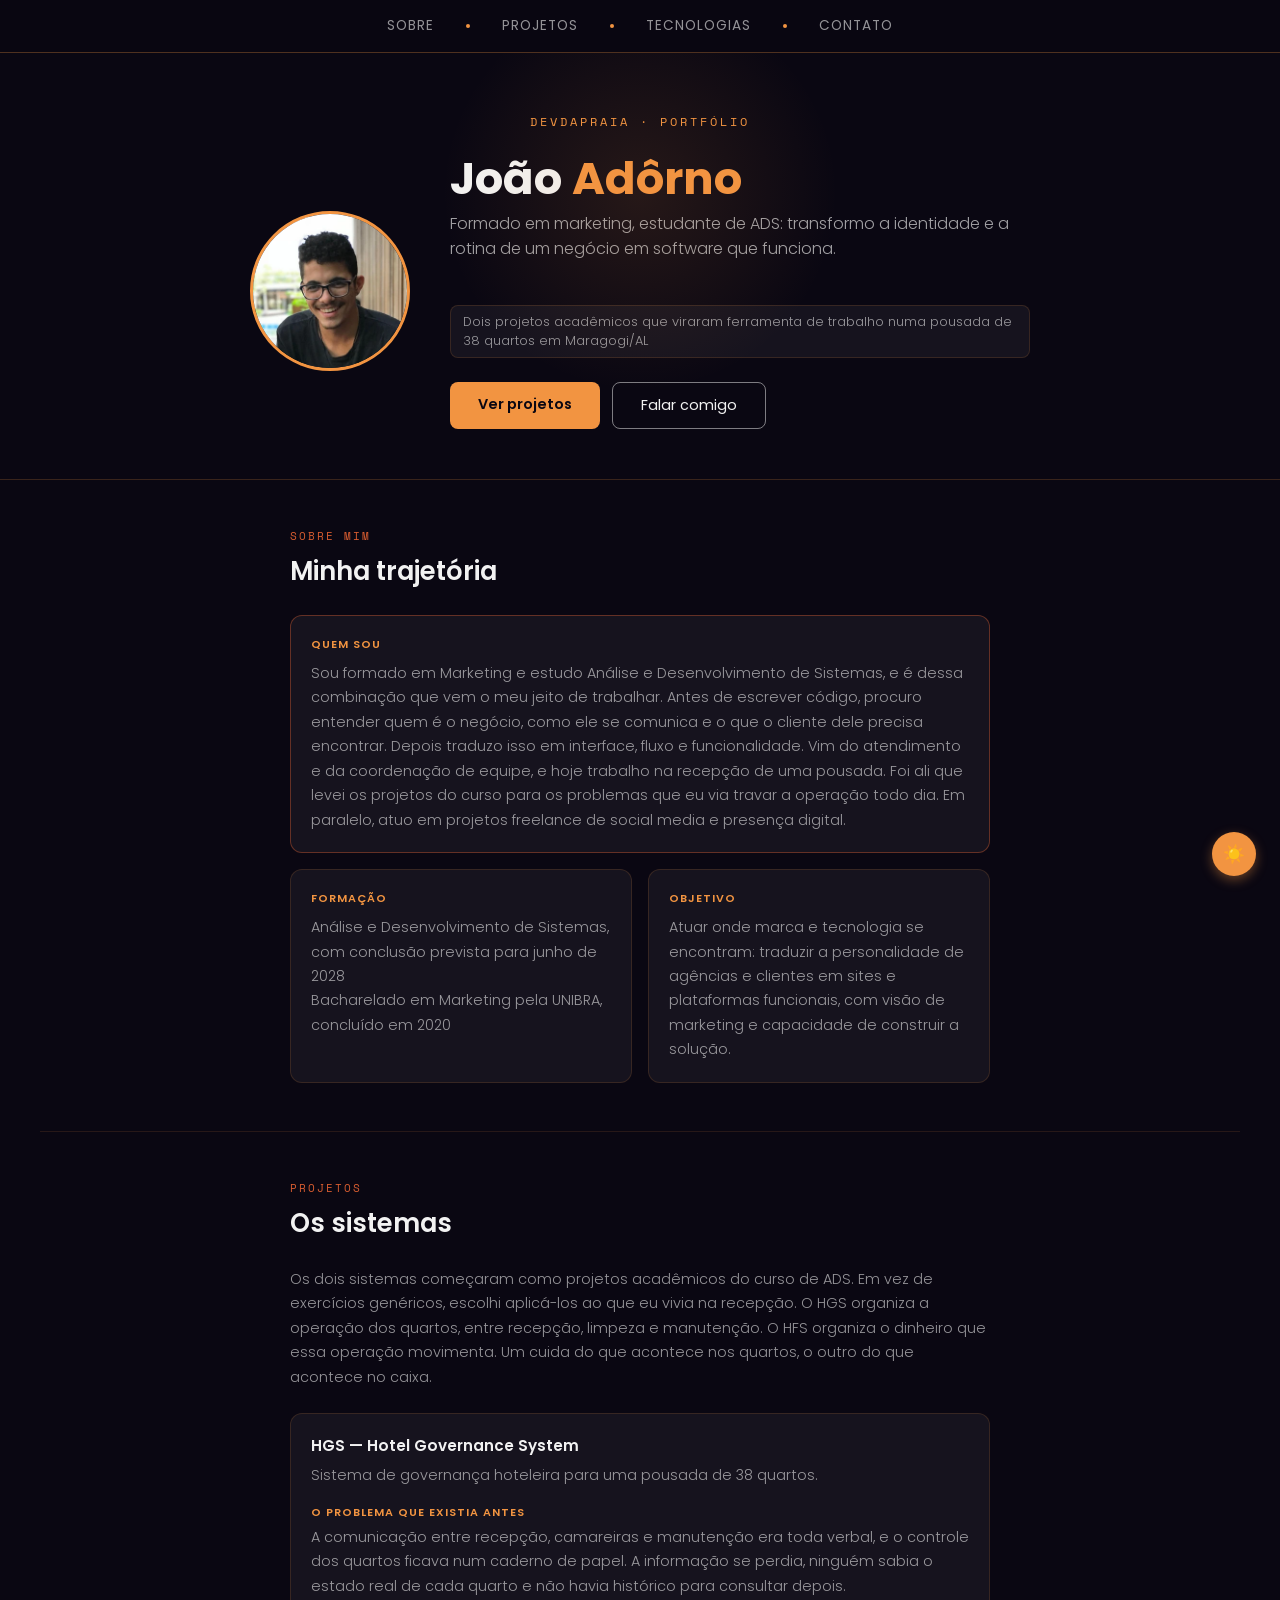
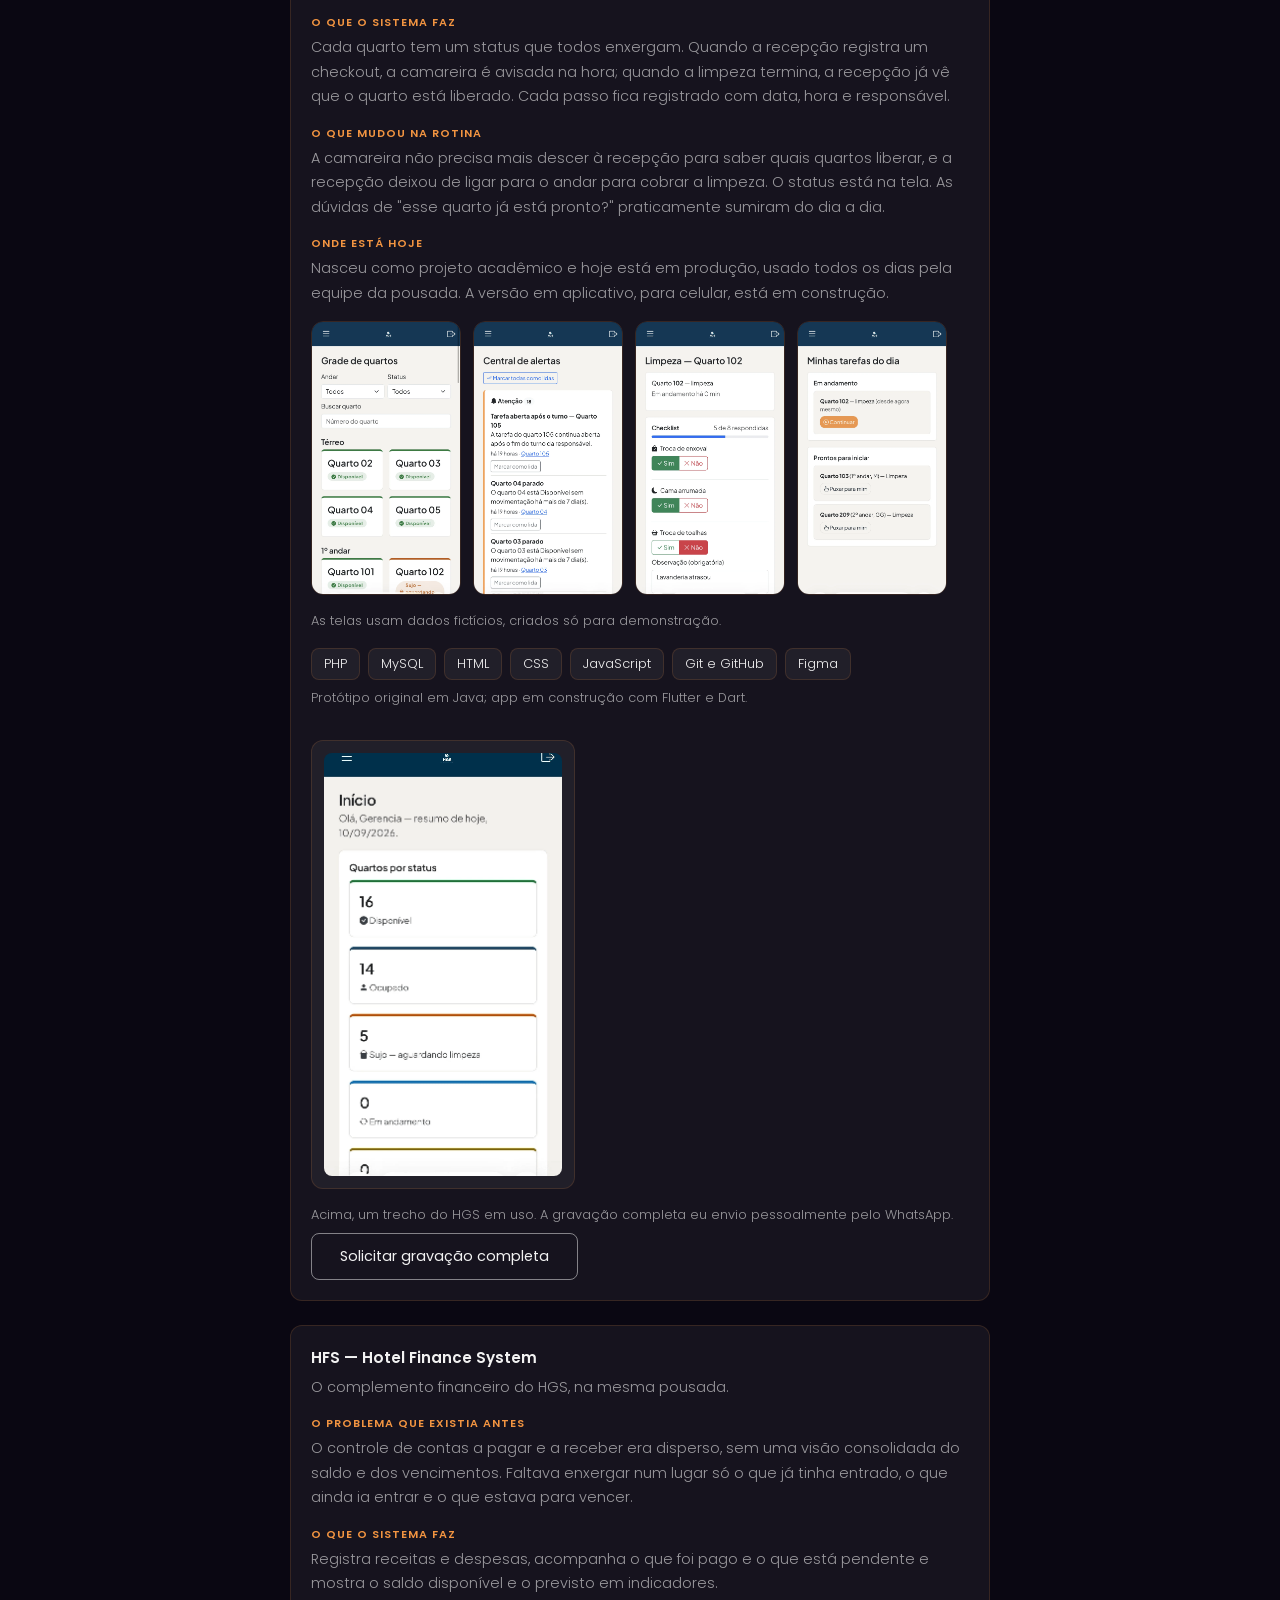
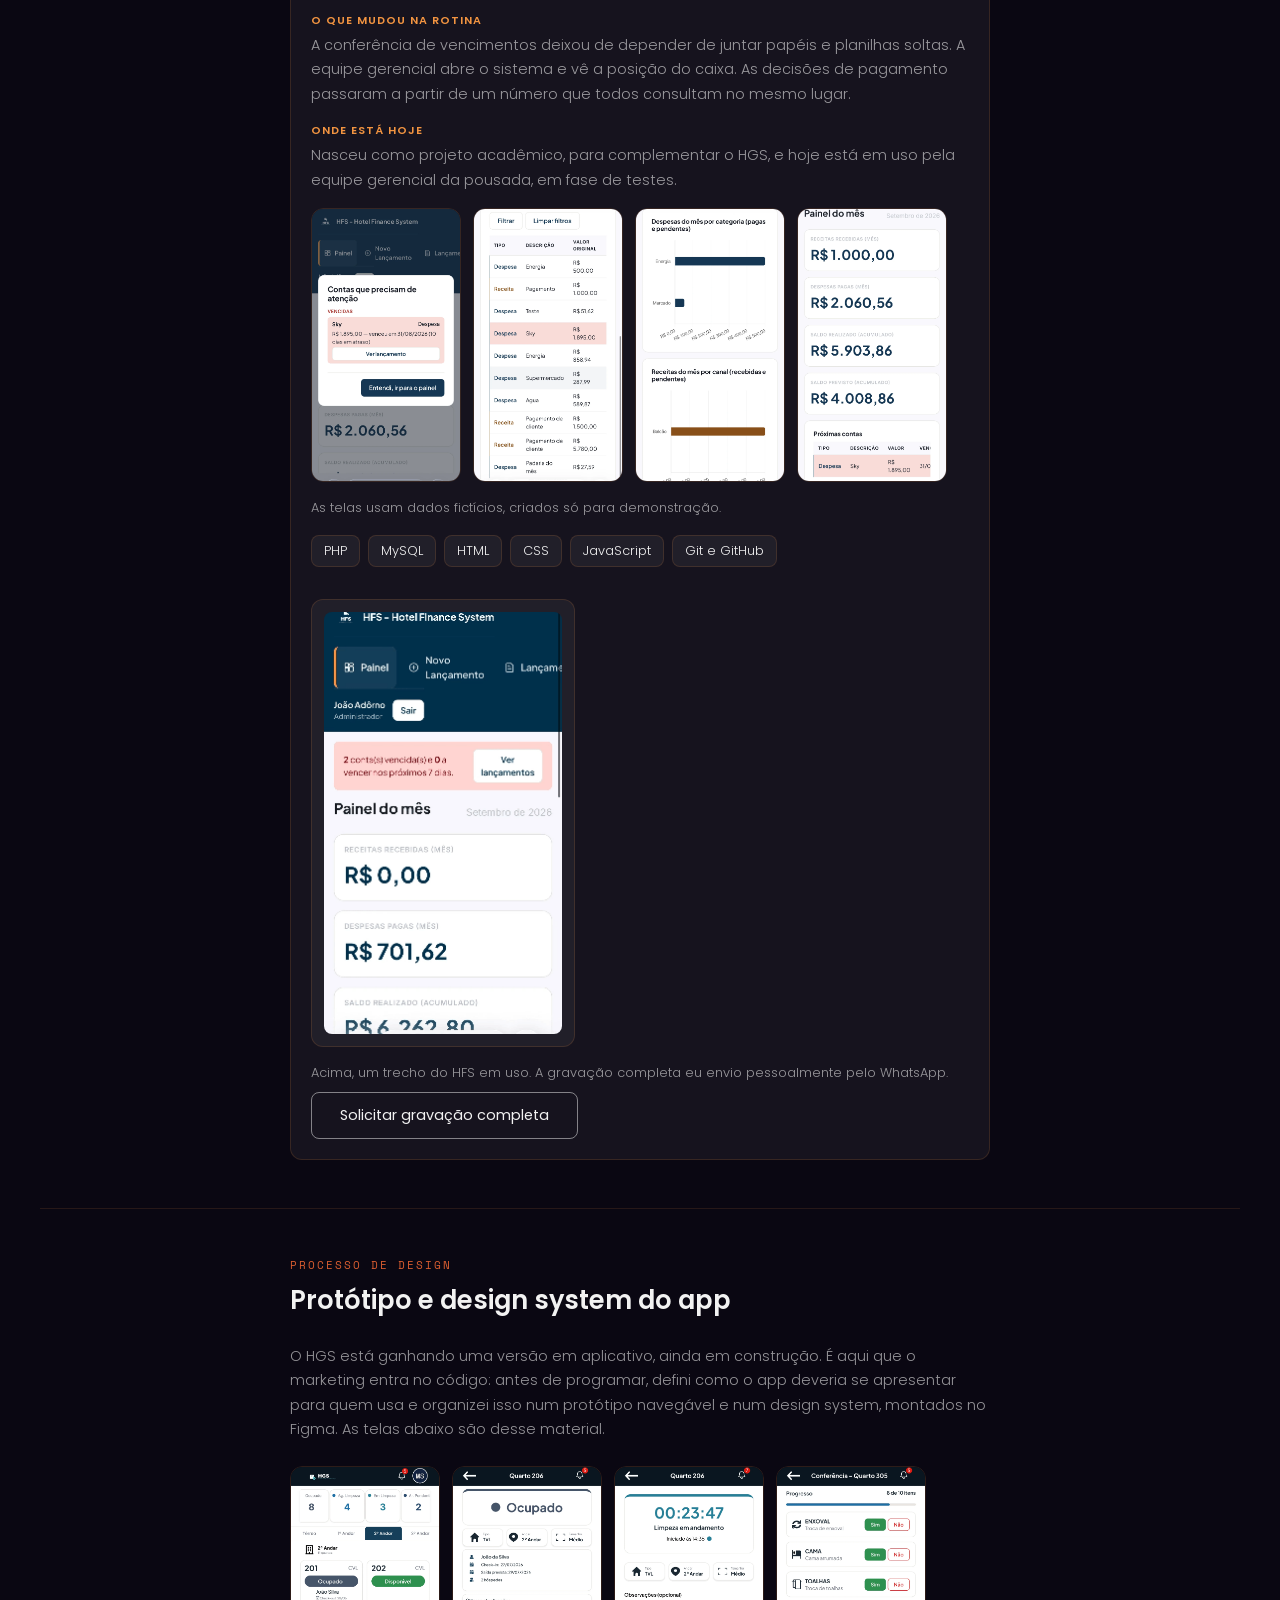
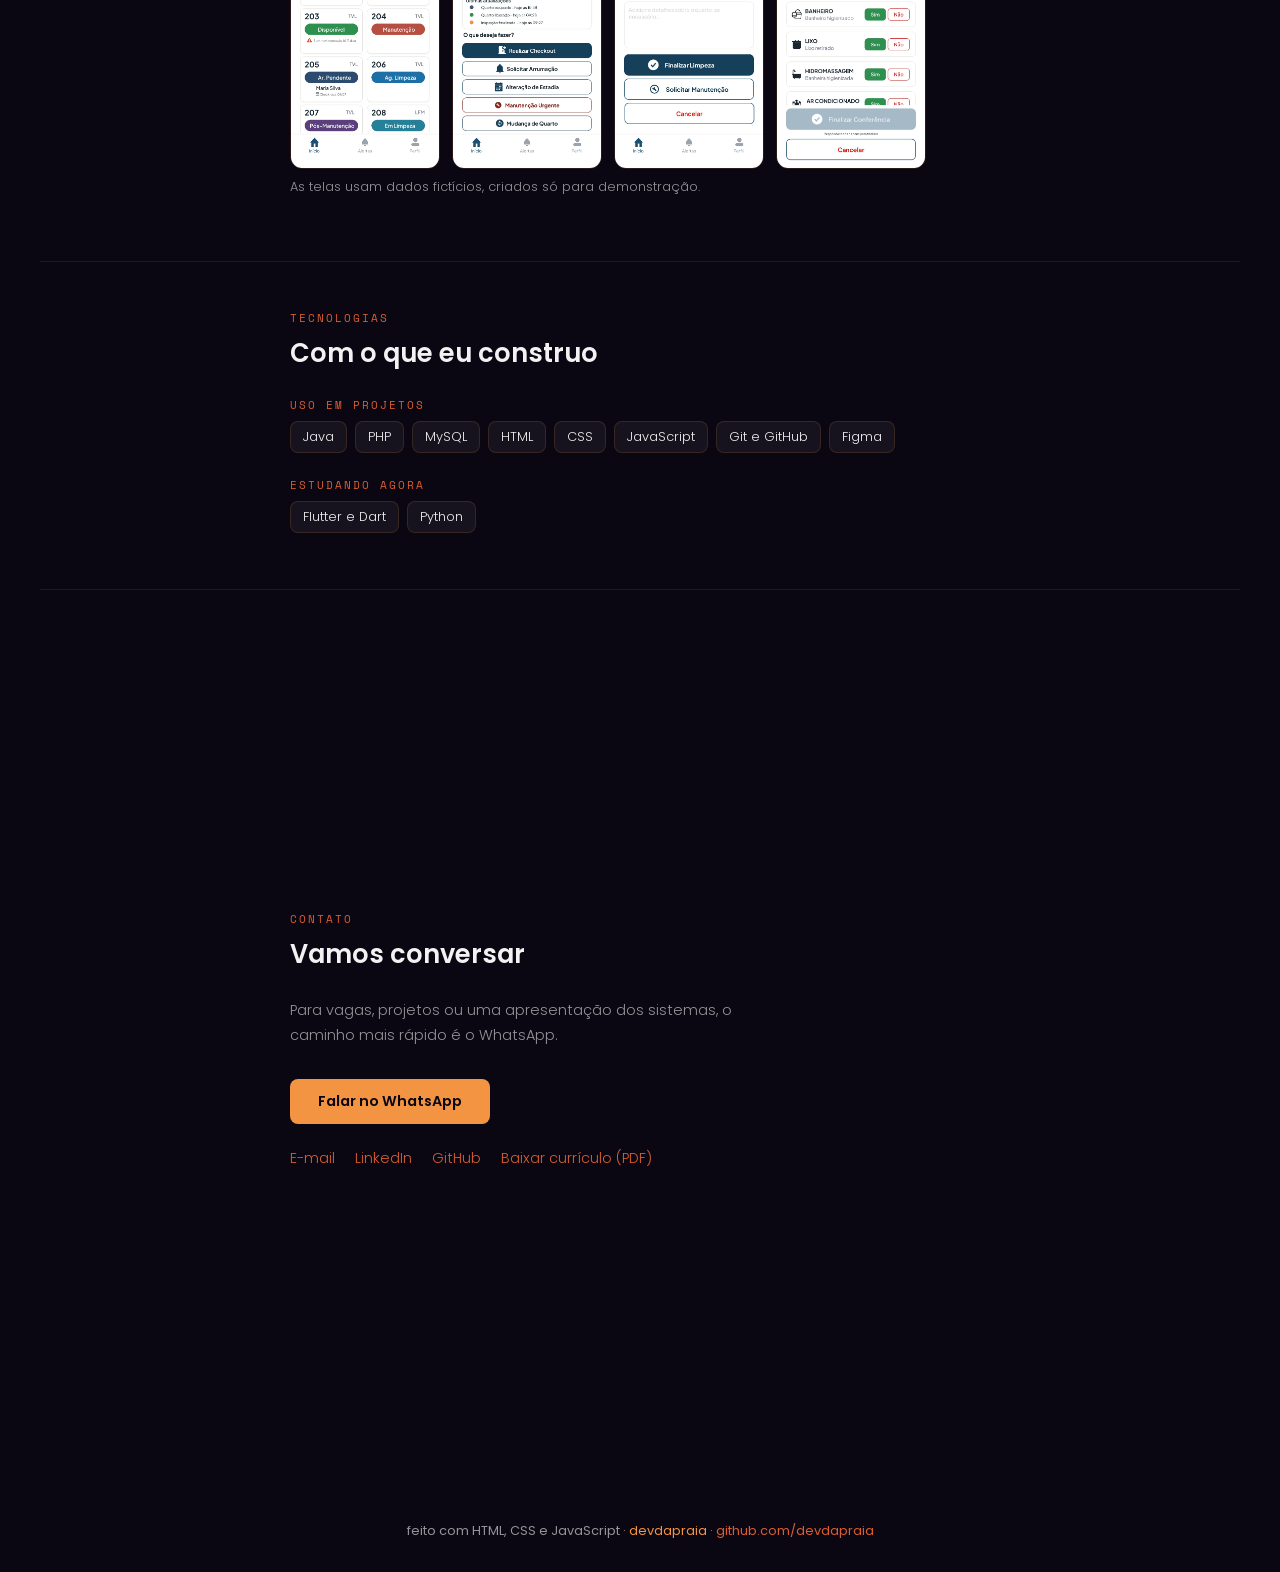
==== index.html @ b4928625 "Acabamento p/ apresentacao — PARTE 4: revisao de texto (travessoes) Travessao removido do texto corr" ====
<!DOCTYPE html>
<html lang="pt-br">
<head>
    <meta charset="UTF-8">
    <meta name="viewport" content="width=device-width, initial-scale=1.0">
    <title>devdapraia — Portfólio</title>
    <link rel="shortcut icon" href="favicon.ico" type="image/x-icon">
    <link rel="preconnect" href="https://fonts.googleapis.com">
    <link rel="preconnect" href="https://fonts.gstatic.com" crossorigin>
    <link href="https://fonts.googleapis.com/css2?family=Poppins:wght@300;400;600;700&family=Space+Mono:wght@400;700&display=swap" rel="stylesheet">
    <link rel="stylesheet" href="css/estilo.css">
</head>
<body>

    <button class="theme-toggle" type="button" title="Alternar tema">☀️</button>

    <nav>
        <a href="#sobre">sobre</a>
        <a href="#projetos">projetos</a>
        <a href="#tecnologias">tecnologias</a>
        <a href="#contato">contato</a>
    </nav>

    <div class="hero" id="inicio">
        <span class="hero-tag">devdapraia · portfólio</span>
        <div class="hero-content">
            <img src="imagens/avatar.webp" alt="Retrato de João Adôrno" class="hero-avatar" width="320" height="320">
            <div class="hero-text">
                <h1>João <span>Adôrno</span></h1>
                <p class="hero-sub">Formado em marketing, estudante de ADS: transformo a identidade e a rotina de um negócio em software que funciona.</p>
                <p class="hero-selo">Dois projetos acadêmicos que viraram ferramenta de trabalho numa pousada de 38 quartos em Maragogi/AL</p>
                <div class="hero-btns">
                    <a class="btn-primary" href="#projetos">Ver projetos</a>
                    <a class="btn-ghost" href="#contato">Falar comigo</a>
                </div>
            </div>
        </div>
    </div>

    <section class="section" id="sobre">
        <p class="section-label">sobre mim</p>
        <h2>Minha trajetória</h2>
        <div class="sobre-grid">
            <div class="sobre-card destaque-card">
                <span class="card-label">quem sou</span>
                <p>Sou formado em Marketing e estudo Análise e Desenvolvimento de Sistemas, e é dessa combinação que vem o meu jeito de trabalhar. Antes de escrever código, procuro entender quem é o negócio, como ele se comunica e o que o cliente dele precisa encontrar. Depois traduzo isso em interface, fluxo e funcionalidade. Vim do atendimento e da coordenação de equipe, e hoje trabalho na recepção de uma pousada. Foi ali que levei os projetos do curso para os problemas que eu via travar a operação todo dia. Em paralelo, atuo em projetos freelance de social media e presença digital.</p>
            </div>
            <div class="sobre-card">
                <span class="card-label">formação</span>
                <p>Análise e Desenvolvimento de Sistemas, com conclusão prevista para junho de 2028<br>Bacharelado em Marketing pela UNIBRA, concluído em 2020</p>
            </div>
            <div class="sobre-card">
                <span class="card-label">objetivo</span>
                <p>Atuar onde marca e tecnologia se encontram: traduzir a personalidade de agências e clientes em sites e plataformas funcionais, com visão de marketing e capacidade de construir a solução.</p>
            </div>
        </div>
    </section>

    <hr class="divider">

    <section class="section" id="projetos">
        <p class="section-label">projetos</p>
        <h2>Os sistemas</h2>
        <p class="section-intro">Os dois sistemas começaram como projetos acadêmicos do curso de ADS. Em vez de exercícios genéricos, escolhi aplicá-los ao que eu vivia na recepção. O HGS organiza a operação dos quartos, entre recepção, limpeza e manutenção. O HFS organiza o dinheiro que essa operação movimenta. Um cuida do que acontece nos quartos, o outro do que acontece no caixa.</p>

        <article class="projeto-card">
            <h3>HGS — Hotel Governance System</h3>
            <p class="projeto-resumo">Sistema de governança hoteleira para uma pousada de 38 quartos.</p>

            <div class="projeto-bloco">
                <span class="card-label">O problema que existia antes</span>
                <p>A comunicação entre recepção, camareiras e manutenção era toda verbal, e o controle dos quartos ficava num caderno de papel. A informação se perdia, ninguém sabia o estado real de cada quarto e não havia histórico para consultar depois.</p>
            </div>

            <div class="projeto-bloco">
                <span class="card-label">O que o sistema faz</span>
                <p>Cada quarto tem um status que todos enxergam. Quando a recepção registra um checkout, a camareira é avisada na hora; quando a limpeza termina, a recepção já vê que o quarto está liberado. Cada passo fica registrado com data, hora e responsável.</p>
            </div>

            <div class="projeto-bloco">
                <span class="card-label">O que mudou na rotina</span>
                <p>A camareira não precisa mais descer à recepção para saber quais quartos liberar, e a recepção deixou de ligar para o andar para cobrar a limpeza. O status está na tela. As dúvidas de "esse quarto já está pronto?" praticamente sumiram do dia a dia.</p>
            </div>

            <div class="projeto-bloco">
                <span class="card-label">Onde está hoje</span>
                <p>Nasceu como projeto acadêmico e hoje está em produção, usado todos os dias pela equipe da pousada. A versão em aplicativo, para celular, está em construção.</p>
            </div>

            <div class="projeto-imagens">
                <a class="projeto-imagem" href="imagens/hgs/grade-de-quartos.webp" target="_blank" rel="noopener">
                    <img src="imagens/hgs/grade-de-quartos.webp" width="1170" height="2150" loading="lazy"
                         alt="Tela do HGS com a grade de quartos: cada quarto é um cartão com número e status (disponível, sujo aguardando limpeza), agrupados por andar.">
                </a>
                <a class="projeto-imagem" href="imagens/hgs/central-de-alertas.webp" target="_blank" rel="noopener">
                    <img src="imagens/hgs/central-de-alertas.webp" width="1170" height="2150" loading="lazy"
                         alt="Tela do HGS com a central de alertas: lista de avisos como tarefa aberta após o turno e quarto parado há dias, cada um com data e a ação de marcar como lido.">
                </a>
                <a class="projeto-imagem" href="imagens/hgs/checklist-de-limpeza.webp" target="_blank" rel="noopener">
                    <img src="imagens/hgs/checklist-de-limpeza.webp" width="1170" height="2150" loading="lazy"
                         alt="Tela do HGS com o checklist de limpeza de um quarto: itens como troca de enxoval, cama arrumada e troca de toalhas, cada um marcado como sim ou não, com barra de progresso e campo de observação.">
                </a>
                <a class="projeto-imagem" href="imagens/hgs/tarefas-do-dia.webp" target="_blank" rel="noopener">
                    <img src="imagens/hgs/tarefas-do-dia.webp" width="1170" height="2150" loading="lazy"
                         alt="Tela do HGS com as tarefas do dia de um funcionário: uma limpeza em andamento com botão de continuar e outras prontas para iniciar, cada uma identificada por número de quarto e tipo.">
                </a>
            </div>
            <p class="nota-ficticia">As telas usam dados fictícios, criados só para demonstração.</p>

            <div class="projeto-tech">
                <ul class="tech-lista">
                    <li class="tech-pill">PHP</li>
                    <li class="tech-pill">MySQL</li>
                    <li class="tech-pill">HTML</li>
                    <li class="tech-pill">CSS</li>
                    <li class="tech-pill">JavaScript</li>
                    <li class="tech-pill">Git e GitHub</li>
                    <li class="tech-pill">Figma</li>
                </ul>
                <p class="tech-nota">Protótipo original em Java; app em construção com Flutter e Dart.</p>
            </div>

            <figure class="projeto-gif">
                <img src="imagens/hgs/sistema-em-uso.gif" width="240" height="426" loading="lazy"
                     alt="Trecho curto do HGS em uso: a grade de quartos e os alertas mudam de estado conforme a equipe registra as ações.">
            </figure>

            <p class="projeto-gravacao">Acima, um trecho do HGS em uso. A gravação completa eu envio pessoalmente pelo WhatsApp.</p>
            <a class="btn-ghost" href="https://wa.me/5581995212456?text=Olá,%20João.%20Vi%20seu%20portfólio%20e%20gostaria%20de%20receber%20a%20gravação%20do%20Hotel%20Governance%20System%20funcionando." target="_blank" rel="noopener noreferrer">Solicitar gravação completa</a>
        </article>

        <article class="projeto-card">
            <h3>HFS — Hotel Finance System</h3>
            <p class="projeto-resumo">O complemento financeiro do HGS, na mesma pousada.</p>

            <div class="projeto-bloco">
                <span class="card-label">O problema que existia antes</span>
                <p>O controle de contas a pagar e a receber era disperso, sem uma visão consolidada do saldo e dos vencimentos. Faltava enxergar num lugar só o que já tinha entrado, o que ainda ia entrar e o que estava para vencer.</p>
            </div>

            <div class="projeto-bloco">
                <span class="card-label">O que o sistema faz</span>
                <p>Registra receitas e despesas, acompanha o que foi pago e o que está pendente e mostra o saldo disponível e o previsto em indicadores.</p>
            </div>

            <div class="projeto-bloco">
                <span class="card-label">O que mudou na rotina</span>
                <p>A conferência de vencimentos deixou de depender de juntar papéis e planilhas soltas. A equipe gerencial abre o sistema e vê a posição do caixa. As decisões de pagamento passaram a partir de um número que todos consultam no mesmo lugar.</p>
            </div>

            <div class="projeto-bloco">
                <span class="card-label">Onde está hoje</span>
                <p>Nasceu como projeto acadêmico, para complementar o HGS, e hoje está em uso pela equipe gerencial da pousada, em fase de testes.</p>
            </div>

            <div class="projeto-imagens">
                <a class="projeto-imagem" href="imagens/hfs/contas-vencidas.webp" target="_blank" rel="noopener">
                    <img src="imagens/hfs/contas-vencidas.webp" width="1170" height="2150" loading="lazy"
                         alt="Tela do HFS com um aviso de contas que precisam de atenção: cartão destacando uma despesa vencida e, ao fundo, o total de despesas pagas no mês.">
                </a>
                <a class="projeto-imagem" href="imagens/hfs/lancamentos.webp" target="_blank" rel="noopener">
                    <img src="imagens/hfs/lancamentos.webp" width="1170" height="2150" loading="lazy"
                         alt="Tela do HFS com a lista de lançamentos: tabela com tipo (despesa ou receita), descrição e valor de cada movimentação, com filtros acima.">
                </a>
                <a class="projeto-imagem" href="imagens/hfs/despesas-e-receitas-do-mes.webp" target="_blank" rel="noopener">
                    <img src="imagens/hfs/despesas-e-receitas-do-mes.webp" width="1170" height="2150" loading="lazy"
                         alt="Tela do HFS com dois gráficos de barras: despesas do mês por categoria e receitas do mês por canal, com os valores no eixo horizontal.">
                </a>
                <a class="projeto-imagem" href="imagens/hfs/painel-do-mes.webp" target="_blank" rel="noopener">
                    <img src="imagens/hfs/painel-do-mes.webp" width="1170" height="2150" loading="lazy"
                         alt="Tela do HFS com o painel do mês: cartões de receitas recebidas, despesas pagas, saldo realizado e saldo previsto, e o início da lista de próximas contas.">
                </a>
            </div>
            <p class="nota-ficticia">As telas usam dados fictícios, criados só para demonstração.</p>

            <div class="projeto-tech">
                <ul class="tech-lista">
                    <li class="tech-pill">PHP</li>
                    <li class="tech-pill">MySQL</li>
                    <li class="tech-pill">HTML</li>
                    <li class="tech-pill">CSS</li>
                    <li class="tech-pill">JavaScript</li>
                    <li class="tech-pill">Git e GitHub</li>
                </ul>
            </div>

            <figure class="projeto-gif">
                <img src="imagens/hfs/sistema-em-uso.gif" width="240" height="426" loading="lazy"
                     alt="Trecho curto do HFS em uso: os painéis de saldo e a lista de lançamentos se atualizam conforme as movimentações são registradas.">
            </figure>

            <p class="projeto-gravacao">Acima, um trecho do HFS em uso. A gravação completa eu envio pessoalmente pelo WhatsApp.</p>
            <a class="btn-ghost" href="https://wa.me/5581995212456?text=Olá,%20João.%20Vi%20seu%20portfólio%20e%20gostaria%20de%20receber%20a%20gravação%20do%20Hotel%20Finance%20System%20funcionando." target="_blank" rel="noopener noreferrer">Solicitar gravação completa</a>
        </article>
    </section>

    <!-- ===== FASE 6 — BLOCO DE PROCESSO DE DESIGN (autocontido) =====
         Item de menor prioridade e primeiro candidato a corte (FSD 12.6 / C3):
         este bloco (o <hr> abaixo + a <section id="processo">) e as regras
         ".processo-*" no fim de css/estilo.css sao autocontidos — remove-los
         nao afeta nenhuma outra secao. As imagens reaproveitam a ampliacao ao
         toque da Fase 5 (JS intercepta ".projeto-imagem"). -->
    <hr class="divider">

    <section class="section" id="processo">
        <p class="section-label">processo de design</p>
        <h2>Protótipo e design system do app</h2>
        <p class="processo-intro">O HGS está ganhando uma versão em aplicativo, ainda em construção. É aqui que o marketing entra no código: antes de programar, defini como o app deveria se apresentar para quem usa e organizei isso num protótipo navegável e num design system, montados no Figma. As telas abaixo são desse material.</p>
        <div class="processo-imagens">
            <a class="projeto-imagem" href="imagens/processo/app-grade-de-quartos.webp" target="_blank" rel="noopener">
                <img src="imagens/processo/app-grade-de-quartos.webp" width="1170" height="2382" loading="lazy"
                     alt="Protótipo do app do HGS no Figma: tela inicial com os quartos de um andar em cartões, cada um com número e status (ocupado, disponível, em limpeza, manutenção), e um resumo por status no topo.">
            </a>
            <a class="projeto-imagem" href="imagens/processo/app-detalhe-do-quarto.webp" target="_blank" rel="noopener">
                <img src="imagens/processo/app-detalhe-do-quarto.webp" width="1170" height="2382" loading="lazy"
                     alt="Protótipo do app do HGS no Figma: tela de detalhe de um quarto com o status atual, os dados da estadia, o histórico das últimas atualizações e as ações possíveis, como realizar checkout e solicitar arrumação.">
            </a>
            <a class="projeto-imagem" href="imagens/processo/app-limpeza-em-andamento.webp" target="_blank" rel="noopener">
                <img src="imagens/processo/app-limpeza-em-andamento.webp" width="1170" height="2382" loading="lazy"
                     alt="Protótipo do app do HGS no Figma: tela de limpeza de um quarto em andamento, com cronômetro, horário de início, campo de observações e as ações de finalizar a limpeza ou solicitar manutenção.">
            </a>
            <a class="projeto-imagem" href="imagens/processo/app-conferencia-de-limpeza.webp" target="_blank" rel="noopener">
                <img src="imagens/processo/app-conferencia-de-limpeza.webp" width="1170" height="2382" loading="lazy"
                     alt="Protótipo do app do HGS no Figma: checklist de conferência de limpeza de um quarto, com barra de progresso e itens como enxoval, cama, toalhas e banheiro marcados com sim ou não.">
            </a>
        </div>
        <p class="nota-ficticia">As telas usam dados fictícios, criados só para demonstração.</p>
    </section>
    <!-- ===== fim FASE 6 ===== -->

    <hr class="divider">

    <section class="section" id="tecnologias">
        <p class="section-label">tecnologias</p>
        <h2>Com o que eu construo</h2>
        <!-- Conteudo da Fase 7 adiantado (fase "acabamento para apresentacao").
             Dois grupos por contexto de uso, com as etiquetas .tech-pill dos
             cards de projeto (FSD 12.5). Sem nivel, barra, estrela, percentual
             ou bolinha (RN16). Sem a linha de formacao: removida do FSD C2 por
             decisao do autor (redundante com o card "formacao" da secao Sobre). -->
        <div class="tech-grupo">
            <p class="tech-grupo-titulo">Uso em projetos</p>
            <ul class="tech-lista">
                <li class="tech-pill">Java</li>
                <li class="tech-pill">PHP</li>
                <li class="tech-pill">MySQL</li>
                <li class="tech-pill">HTML</li>
                <li class="tech-pill">CSS</li>
                <li class="tech-pill">JavaScript</li>
                <li class="tech-pill">Git e GitHub</li>
                <li class="tech-pill">Figma</li>
            </ul>
        </div>
        <div class="tech-grupo">
            <p class="tech-grupo-titulo">Estudando agora</p>
            <ul class="tech-lista">
                <li class="tech-pill">Flutter e Dart</li>
                <li class="tech-pill">Python</li>
            </ul>
        </div>
    </section>

    <hr class="divider">

    <section class="section contato" id="contato">
        <p class="section-label">contato</p>
        <h2>Vamos conversar</h2>
        <p class="section-intro">Para vagas, projetos ou uma apresentação dos sistemas, o caminho mais rápido é o WhatsApp.</p>
        <div class="contato-principal">
            <a class="btn-primary" href="https://wa.me/5581995212456?text=Olá,%20João.%20Vi%20seu%20portfólio%20e%20gostaria%20de%20conversar." target="_blank" rel="noopener noreferrer">Falar no WhatsApp</a>
        </div>
        <div class="contato-secundarios">
            <a href="mailto:jvictorna.dev@gmail.com">E-mail</a>
            <a href="https://linkedin.com/in/joaoadorno" target="_blank" rel="noopener noreferrer">LinkedIn</a>
            <a href="https://github.com/devdapraia" target="_blank" rel="noopener noreferrer">GitHub</a>
            <a href="arquivos/curriculo-joao-victor.pdf" download>Baixar currículo (PDF)</a>
        </div>
    </section>

    <footer>
        <p>feito com HTML, CSS e JavaScript · <span>devdapraia</span> · <a href="https://github.com/devdapraia" target="_blank" rel="noopener noreferrer">github.com/devdapraia</a></p>
    </footer>

    <script src="js/script.js"></script>

</body>
</html>
---- css/estilo.css ----
* {
            margin: 0;
            padding: 0;
            box-sizing: border-box;
        }

        :root {
            --base: #0a0712;
            --destaque: #F29441;
            --acento: #D95D30;
            --neutro: #F2F2F2;
            --card-bg: rgba(255, 255, 255, 0.05);
            --card-border: rgba(242, 148, 65, 0.15);
            --nav-bg: rgba(10, 7, 18, 0.97);
            --texto-muted: rgba(242, 242, 242, 0.6);
            --texto-sub: rgba(242, 242, 242, 0.65);
        }

        [data-tema="claro"] {
            --base: #F5F3F0;
            --neutro: #1a1a2e;
            --card-bg: rgba(0, 0, 0, 0.04);
            --card-border: rgba(242, 148, 65, 0.3);
            --nav-bg: rgba(245, 243, 240, 0.97);
            --texto-muted: rgba(26, 26, 46, 0.75);
            --texto-sub: rgba(26, 26, 46, 0.75);
        }

        body {
            font-family: 'Poppins', -apple-system, BlinkMacSystemFont, 'Segoe UI', Roboto, Helvetica, Arial, sans-serif;
            background: var(--base);
            color: var(--neutro);
            transition: background 0.3s, color 0.3s;
        }

        /* ========== TOGGLE ========== */

        .theme-toggle {
            position: fixed;
            bottom: 24px;
            right: 24px;
            width: 44px;
            height: 44px;
            border-radius: 50%;
            background: var(--destaque);
            color: #0a0712;
            border: none;
            cursor: pointer;
            font-size: 1.1em;
            display: flex;
            align-items: center;
            justify-content: center;
            z-index: 100;
            box-shadow: 0 4px 12px rgba(242, 148, 65, 0.4);
            transition: transform 0.2s, opacity 0.2s;
        }

        .theme-toggle:hover {
            transform: scale(1.1);
            opacity: 0.9;
        }

        /* ========== NAV ========== */

        nav {
            display: flex;
            justify-content: center;
            gap: 32px;
            padding: 16px 40px;
            background: var(--nav-bg);
            border-bottom: 1px solid rgba(242, 148, 65, 0.3);
            position: sticky;
            top: 0;
            z-index: 10;
            transition: background 0.3s;
        }

        nav a {
            color: var(--texto-muted);
            text-decoration: none;
            font-size: 0.85em;
            font-weight: 400;
            letter-spacing: 1px;
            text-transform: uppercase;
            transition: color 0.15s;
            cursor: pointer;
        }

        nav a:hover,
        nav a.active {
            color: var(--destaque);
        }

        /* ===== ACABAMENTO PARA APRESENTACAO — separadores do menu (PARTE 1) ===== */
        /* Bolinha ambar so ENTRE os itens (nenhuma antes do 1o, nenhuma depois
           do ultimo). Pseudo-elemento com content vazio, sem caractere no HTML:
           e decorativa, o leitor de tela nao anuncia nada. Mesmo tom das antigas
           bolinhas da secao de stack — cor pelo token --destaque, igual nos dois
           temas. `vertical-align: middle` centra a bolinha na altura do texto.
           Com o gap de 32px do nav + margin-right de 32px, a bolinha fica no meio
           do vao entre os itens; nas telas estreitas a margem acompanha o gap
           menor (bloco de responsividade) e, quando o menu quebra linha, a
           bolinha e removida para nao sobrar pendurada no inicio nem no fim. */
        nav a:not(:first-child)::before {
            content: "";
            display: inline-block;
            width: 4px;
            height: 4px;
            border-radius: 50%;
            background: var(--destaque);
            vertical-align: middle;
            margin-right: 32px;
        }

        /* ========== HERO ========== */

        .hero {
            padding: 60px 40px 50px;
            position: relative;
            overflow: hidden;
            border-bottom: 1px solid rgba(242, 148, 65, 0.2);
        }

        .hero::before {
            content: '';
            position: absolute;
            top: -60px;
            left: 50%;
            transform: translateX(-50%);
            width: 400px;
            height: 400px;
            background: radial-gradient(circle, rgba(242, 148, 65, 0.12) 0%, transparent 70%);
            pointer-events: none;
        }

        .hero-tag {
            font-family: 'Space Mono', ui-monospace, SFMono-Regular, Menlo, Consolas, monospace;
            font-size: 12px;
            color: var(--destaque);
            letter-spacing: 3px;
            text-transform: uppercase;
            margin-bottom: 24px;
            display: block;
            text-align: center;
        }

        .hero-content {
            display: flex;
            align-items: center;
            gap: 40px;
            max-width: 780px;
            margin: 0 auto;
            text-align: left;
        }

        .hero-avatar {
            width: 160px;
            height: 160px;
            border-radius: 50%;
            border: 3px solid var(--destaque);
            object-fit: cover;
            flex-shrink: 0;
        }

        .hero-text {
            flex: 1;
        }

        .hero h1 {
            font-size: 2.8em;
            font-weight: 700;
            color: var(--neutro);
            line-height: 1.1;
            margin-bottom: 8px;
        }

        .hero h1 span {
            color: var(--destaque);
        }

        .hero-sub {
            font-size: 1em;
            font-weight: 300;
            color: var(--texto-sub);
            margin-bottom: 32px;
        }

        .hero-sub strong {
            color: var(--acento);
            font-weight: 600;
        }

        .hero-btns {
            display: flex;
            gap: 12px;
            flex-wrap: wrap;
        }

        .btn-primary {
            background: var(--destaque);
            color: #0a0712;
            border: none;
            padding: 12px 28px;
            border-radius: 8px;
            font-family: 'Poppins', -apple-system, BlinkMacSystemFont, 'Segoe UI', Roboto, Helvetica, Arial, sans-serif;
            font-weight: 600;
            font-size: 0.9em;
            cursor: pointer;
            transition: transform 0.15s, opacity 0.15s;
        }

        .btn-primary:hover {
            opacity: 0.88;
            transform: translateY(-1px);
        }

        .btn-ghost {
            background: transparent;
            color: var(--neutro);
            border: 1px solid rgba(242, 242, 242, 0.5);
            padding: 12px 28px;
            border-radius: 8px;
            font-family: 'Poppins', -apple-system, BlinkMacSystemFont, 'Segoe UI', Roboto, Helvetica, Arial, sans-serif;
            font-weight: 400;
            font-size: 0.9em;
            cursor: pointer;
            transition: border-color 0.15s, transform 0.15s;
        }

        [data-tema="claro"] .btn-ghost {
            border-color: rgba(26, 26, 46, 0.3);
        }

        .btn-ghost:hover {
            border-color: var(--destaque);
            transform: translateY(-1px);
        }

        /* ========== SECTIONS ========== */

        .section {
            padding: 48px 40px;
            max-width: 780px;
            margin: 0 auto;
        }

        .section-label {
            font-family: 'Space Mono', ui-monospace, SFMono-Regular, Menlo, Consolas, monospace;
            font-size: 11px;
            color: var(--acento);
            letter-spacing: 2px;
            text-transform: uppercase;
            margin-bottom: 8px;
        }

        .section h2 {
            font-size: 1.6em;
            font-weight: 600;
            color: var(--neutro);
            margin-bottom: 24px;
        }

        .divider {
            border: none;
            border-top: 1px solid rgba(242, 148, 65, 0.12);
            margin: 0 40px;
        }

        /* ========== SOBRE ========== */

        .sobre-grid {
            display: grid;
            grid-template-columns: 1fr 1fr;
            gap: 16px;
        }

        .sobre-card {
            background: var(--card-bg);
            border: 1px solid var(--card-border);
            border-radius: 12px;
            padding: 20px;
            transition: background 0.3s, border-color 0.3s;
        }

        .sobre-card.destaque-card {
            border-color: rgba(217, 93, 48, 0.4);
            grid-column: 1 / -1;
        }

        .sobre-card p {
            font-size: 0.9em;
            font-weight: 300;
            color: var(--texto-muted);
            line-height: 1.7;
        }

        .sobre-card .card-label {
            font-size: 11px;
            color: var(--destaque);
            text-transform: uppercase;
            letter-spacing: 1px;
            margin-bottom: 8px;
            font-weight: 600;
            display: block;
        }

        /* ========== FOOTER ========== */

        footer {
            text-align: center;
            padding: 32px 40px;
            font-size: 0.8em;
            color: var(--texto-muted);
        }

        footer span { color: var(--destaque); }
        footer a { color: var(--acento); text-decoration: none; }
        footer a:hover { color: var(--destaque); }

        /* ========== FASE 1 — NAVEGACAO POR ANCORA (adicoes) ========== */
        /* Bloco aditivo: nao altera nenhuma regra herdada da base (FSD RT02). */

        /* Rolagem suave por CSS: navegar entre secoes dispensa JavaScript. */
        html {
            scroll-behavior: smooth;
        }

        /* Compensa a altura do menu fixo (~48px) ao saltar para uma ancora. */
        .hero,
        .section {
            scroll-margin-top: 56px;
        }

        /* Ancoras que reaproveitam o visual dos botoes, para funcionarem sem JS. */
        a.btn-primary,
        a.btn-ghost {
            display: inline-block;
            text-decoration: none;
            text-align: center;
        }

        /* ========== FASE 2 — BLOCO DE ABERTURA (adicoes) ========== */
        /* Bloco aditivo: consome variaveis de tema, funciona nos dois temas,
           usa a escala de espacamento e nao altera regra herdada (FSD RT02/RT04/RT05). */

        /* Selo de credibilidade: pilula discreta entre o posicionamento e os botoes. */
        .hero-selo {
            display: inline-block;
            margin: 12px 0 24px;
            padding: 6px 12px;
            border: 1px solid var(--card-border);
            border-radius: 8px;
            background: var(--card-bg);
            font-size: 0.8em;
            font-weight: 300;
            line-height: 1.5;
            color: var(--texto-muted);
            transition: background 0.3s, border-color 0.3s;
        }

        /* ========== FASE 3 — CARDS DE PROJETO (adicoes) ========== */
        /* Bloco aditivo: reaproveita a base visual de .sobre-card (FSD 12.3),
           consome variaveis de tema, funciona nos dois temas, usa a escala de
           espacamento e nao altera nenhuma regra herdada (FSD RT02/RT04/RT05). */

        /* Card de projeto: mesma base visual de .sobre-card, largura total da
           coluna de conteudo, empilhado na vertical (nunca lado a lado). */
        .projeto-card {
            background: var(--card-bg);
            border: 1px solid var(--card-border);
            border-radius: 12px;
            padding: 20px;
            transition: background 0.3s, border-color 0.3s;
        }

        .projeto-card + .projeto-card {
            margin-top: 24px;
        }

        /* Elemento 1 — nome do projeto. */
        .projeto-card h3 {
            font-size: 0.95em;
            font-weight: 600;
            color: var(--neutro);
            margin-bottom: 6px;
        }

        /* Elemento 2 — uma linha do que e o sistema. */
        .projeto-resumo {
            font-size: 0.9em;
            font-weight: 300;
            color: var(--texto-muted);
            line-height: 1.7;
            margin-bottom: 16px;
        }

        /* Elementos 3 a 6 — rotulo curto em maiusculas + paragrafo. */
        .projeto-bloco {
            margin-bottom: 16px;
        }

        .projeto-bloco .card-label {
            display: block;
            font-size: 11px;
            font-weight: 600;
            color: var(--destaque);
            text-transform: uppercase;
            letter-spacing: 1px;
            margin-bottom: 4px;
        }

        .projeto-bloco p {
            font-size: 0.9em;
            font-weight: 300;
            color: var(--texto-muted);
            line-height: 1.7;
        }

        /* Elemento 7 — area das imagens. A grade de duas colunas e a ampliacao
           ao toque estao no bloco "FASE 5", no fim deste arquivo. O placeholder
           textual temporario (.projeto-imagens-placeholder) saiu daqui e da
           marcacao quando as imagens reais entraram (FSD 12.3 / criterio 26.2). */
        .projeto-imagens {
            margin-bottom: 16px;
        }

        /* Elemento 8 — pilulas de tecnologia. Reaproveitado na secao de
           tecnologias (Fase 7). Sem icone, sem bolinha, sem barra, sem
           percentual, sem nivel (FSD 12.5 / RN16). Os itens nao sao links. */
        .tech-lista {
            display: flex;
            flex-wrap: wrap;
            gap: 8px;
            margin-bottom: 8px;
            list-style: none;
        }

        .tech-pill {
            padding: 6px 12px;
            border: 1px solid var(--card-border);
            border-radius: 8px;
            background: var(--card-bg);
            font-size: 0.8em;
            font-weight: 300;
            color: var(--neutro);
            transition: border-color 0.2s, transform 0.2s, background 0.3s;
        }

        .tech-pill:hover {
            border-color: var(--destaque);
            transform: translateY(-2px);
        }

        /* Nota curta abaixo das pilulas — presente apenas no card do HGS (B2). */
        .tech-nota {
            font-size: 0.8em;
            font-weight: 300;
            color: var(--texto-muted);
            line-height: 1.6;
            margin-top: 8px;
        }

        /* Botao "Pedir a gravacao" — nos dois cards desde 2026-09-10 (antes: so
           no HGS). Estilo secundario .btn-ghost; o ambar preenchido fica
           reservado ao hero e ao contato (FSD RN13). */
        .projeto-card .btn-ghost {
            margin-top: 16px;
        }

        /* Linha curta acima do botao "Pedir a gravacao" — nos dois cards
           (alteracao consciente de escopo 2026-09-10: o botao de contato passou
           a existir tambem no card do HFS; ver docs/FSD.md C1/B3/12.3 e
           docs/STATUS.md). Mesmo tratamento visual de .tech-nota; cola no botao
           que vem logo abaixo. */
        .projeto-gravacao {
            font-size: 0.8em;
            font-weight: 300;
            color: var(--texto-muted);
            line-height: 1.6;
            margin-top: 16px;
        }

        .projeto-gravacao + .btn-ghost {
            margin-top: 8px;
        }

        /* ========== FASE 4 — LIMPEZA DA AUTOAVALIACAO DE NIVEL (adicoes) ========== */
        /* O bloco STACK (.stack-item / .tech-dot / .dot-on / .dot-off e os textos
           de nivel) foi removido daqui e da marcacao — FSD 12.11 / RN16. A linha
           provisoria ".secao-preparo" ("Conteudo em preparacao.") saiu quando o
           conteudo real da secao #tecnologias entrou (ver bloco "ACABAMENTO PARA
           APRESENTACAO — PARTE 2", mais abaixo). */

        /* ========== FASE 5 — IMAGENS DE TELA + AMPLIACAO AO TOQUE (adicoes) ========== */
        /* Bloco aditivo: consome variaveis de tema, funciona nos dois temas, usa
           a escala de espacamento e nao reescreve nenhuma regra herdada (FSD RT02).
           O empilhamento das imagens em telas estreitas entra com as media
           queries da Fase 10 (FSD 12.4 / 12.8). */

        /* Elemento 7 — miniaturas das imagens do card. No fluxo da pagina elas
           ficam pequenas (miniatura) e expandem na sobreposicao ao toque/clique
           (ajuste pedido pelo autor na conferencia da Fase 6 — antes cada imagem
           ocupava metade da largura da coluna e ficava alta demais no celular).
           O mesmo tratamento vale para o bloco de processo (.processo-imagens). */
        .projeto-imagens,
        .processo-imagens {
            display: flex;
            flex-wrap: wrap;
            gap: 12px;
        }

        .projeto-imagem {
            display: block;
            width: 150px;
            flex: 0 0 auto;
            border-radius: 12px;
            overflow: hidden;
            cursor: zoom-in;
        }

        .projeto-imagem img {
            display: block;
            width: 100%;
            height: auto;
            border: 1px solid var(--card-border);
            border-radius: 12px;
            transition: border-color 0.3s;
        }

        .projeto-imagem:hover img {
            border-color: var(--destaque);
        }

        /* Sobreposicao de ampliacao — sem biblioteca externa (FSD 12.4). O fundo
           escuro translucido e mantido nos dois temas de proposito: a captura
           precisa de fundo neutro para leitura. Mesma constante que a base ja
           usa em --nav-bg (rgba de #0a0712). So transicao de opacidade. */
        .img-overlay {
            position: fixed;
            inset: 0;
            z-index: 200;
            display: flex;
            align-items: center;
            justify-content: center;
            padding: 24px;
            background: rgba(10, 7, 18, 0.92);
            opacity: 0;
            transition: opacity 0.2s;
            overflow: auto;
        }

        .img-overlay.aberto {
            opacity: 1;
        }

        .img-overlay img {
            display: block;
            max-width: 100%;
            max-height: 90vh;
            height: auto;
            border-radius: 12px;
        }

        /* Botao de fechar: mesmo padrao visual do .theme-toggle da base. O texto
           sobre --destaque e sempre #0a0712 (excecao documentada no DESIGN). */
        .img-overlay-fechar {
            position: fixed;
            top: 16px;
            right: 16px;
            width: 44px;
            height: 44px;
            border-radius: 50%;
            background: var(--destaque);
            color: #0a0712;
            border: none;
            font-size: 1.5em;
            line-height: 1;
            cursor: pointer;
            z-index: 201;
            display: flex;
            align-items: center;
            justify-content: center;
            transition: transform 0.2s, opacity 0.2s;
        }

        .img-overlay-fechar:hover {
            transform: scale(1.1);
            opacity: 0.9;
        }

        /* Enquanto a sobreposicao esta aberta, o corpo da pagina nao rola (FSD 12.4). */
        body.overlay-aberto {
            overflow: hidden;
        }

        /* ========== FASE 6 — BLOCO DE PROCESSO DE DESIGN (adicoes, autocontido) ========== */
        /* Secao #processo: recortes do prototipo e do design system do app do HGS,
           feitos no Figma. E o item de menor prioridade e o primeiro candidato a
           corte (FSD 12.6 / C3): tanto a marcacao (bloco delimitado por comentarios
           em index.html) quanto estas regras sao autocontidas — remove-las nao
           afeta nenhuma outra secao. As imagens reaproveitam .projeto-imagem /
           .img-overlay da Fase 5 para a ampliacao ao toque. Consome variaveis de
           tema, funciona nos dois temas, usa a escala de espacamento e nao
           reescreve nenhuma regra herdada (FSD RT02/RT04/RT05). */

        /* Linha curta de contexto acima dos recortes. */
        .processo-intro {
            font-size: 0.9em;
            font-weight: 300;
            color: var(--texto-muted);
            line-height: 1.7;
            margin-bottom: 24px;
        }

        /* Os recortes usam o mesmo layout de miniatura de .projeto-imagens
           (definido no bloco "FASE 5"): flex com quebra, miniaturas de 150px que
           expandem na sobreposicao ao toque/clique. Sem grade propria — o bloco
           inteiro sai junto se a secao for cortada (FSD 12.6 / C3). */

        /* Nota de "dados ficticios" abaixo de cada grupo de imagens — nos dois
           cards e no bloco de processo (pedido do autor na conferencia da Fase 6).
           Mesmo tratamento visual de .tech-nota / .projeto-gravacao. */
        .nota-ficticia {
            font-size: 0.8em;
            font-weight: 300;
            color: var(--texto-muted);
            line-height: 1.6;
            margin-top: 8px;
            margin-bottom: 16px;
        }

        /* (A centralizacao do botao "Pedir a gravacao" foi revertida a pedido do
           autor — ele volta encostado a esquerda, como o `.btn-ghost` inline-block
           padrao; ver bloco "FASE 3" para o margin-top.) */

        /* ========== AJUSTE POS-FASE 6 — GIF DO SISTEMA NO CARD (pedido do autor) ========== */
        /* "Uma caixa dentro da caixa do card" com uma gravacao curta do sistema
           em uso, uma por card (HGS e HFS). Reaproveita a base visual do card
           (fundo --card-bg, borda 1px --card-border, raio 12px da escala/DESIGN
           3.3). O GIF fica no tamanho nativo do recorte de celular (240px de
           largura); em telas estreitas o max-width cede e ele acompanha a
           coluna. O botao "Solicitar gravacao completa" vem logo abaixo — o
           margin-top do .btn-ghost continua vindo do bloco "FASE 3". Consome
           variaveis de tema; funciona nos dois temas; sem regra herdada
           reescrita (FSD RT02/RT04/RT05).

           Peso: os dois GIFs somam ~6,7 MB, acima do teto do FSD 21.2
           (150 KB por imagem, 1,5 MB por pagina) — mantidos sem tratamento
           por decisao do autor (ver docs/STATUS.md). O loading="lazy" na
           marcacao adia o download ate a rolagem chegar perto do card. */
        .projeto-gif {
            /* Espaco acima aumentado de 16px para 32px (valor da escala do
               DESIGN 3.2) para separar o GIF do bloco de tecnologias/nota
               tecnica que vem logo acima. Igual nos dois cards (mesma classe).
               Largura mantida no tamanho nativo do recorte (240px + 2x12 de
               padding = 264px) por decisao do autor. */
            margin: 32px 0 0;
            padding: 12px;
            border: 1px solid var(--card-border);
            border-radius: 12px;
            background: var(--card-bg);
            max-width: 264px;
            transition: background 0.3s, border-color 0.3s;
        }

        .projeto-gif img {
            display: block;
            width: 100%;
            height: auto;
            border-radius: 8px;
        }

        /* ========== REVISAO PARCIAL DE TEXTOS (fase fora da ordem do FSD) ========== */
        /* Paragrafo de abertura de secao em texto corrido, logo abaixo do <h2>.
           Criado para o paragrafo novo da secao "Os sistemas" (item 1.5 da
           revisao) porque nao havia um estilo generico adequado — .processo-intro
           e do bloco autocontido "FASE 6" e .secao-preparo e rotulo de
           placeholder. Segue os tokens do DESIGN (2.1: texto de card 0.9em/300;
           3.2: margem 24px da escala; cor de texto secundario por variavel de
           tema). Reutilizavel por outras secoes na revisao final do FSD. */
        .section-intro {
            font-size: 0.9em;
            font-weight: 300;
            color: var(--texto-muted);
            line-height: 1.7;
            margin-bottom: 24px;
        }

        /* ========== ACABAMENTO PARA APRESENTACAO — PARTE 2: secao de tecnologias ========== */
        /* Conteudo da Fase 7 adiantado. Dois grupos por contexto de uso; cada
           tecnologia e uma etiqueta .tech-pill (mesmo componente dos cards de
           projeto — FSD 12.5), sem nivel/barra/estrela/percentual/bolinha
           (RN16). O titulo de cada grupo segue o FSD 12.5: Space Mono,
           maiusculas, cor --acento (mesmo tratamento do .section-label).
           Consome variaveis de tema; funciona nos dois temas; nenhuma regra
           herdada reescrita. */
        .tech-grupo + .tech-grupo {
            margin-top: 24px;
        }

        .tech-grupo-titulo {
            font-family: 'Space Mono', ui-monospace, SFMono-Regular, Menlo, Consolas, monospace;
            font-size: 11px;
            color: var(--acento);
            letter-spacing: 2px;
            text-transform: uppercase;
            margin-bottom: 8px;
        }

        /* ========== SECAO DE CONTATO — Fase 9 antecipada (fora da ordem do FSD) ========== */
        /* Bloco de fechamento em tela cheia (FSD E1 / 12.7): altura minima da
           viewport, conteudo centrado na vertical. Herda .section (recuo lateral,
           max-width 780px, centralizado, scroll-margin-top do bloco "FASE 1").
           O WhatsApp em .btn-primary e o 2o e ultimo botao em destaque da pagina
           (FSD E2 / RN13); e-mail, LinkedIn, GitHub e curriculo sao links de
           texto subordinados, no mesmo padrao visual do rodape (--acento, hover
           --destaque). Consome variaveis de tema; funciona nos dois temas; sem
           regra herdada reescrita (FSD RT02). */
        .contato {
            min-height: 100vh;
            display: flex;
            flex-direction: column;
            justify-content: center;
        }

        .contato .section-intro {
            max-width: 52ch;
        }

        .contato-principal {
            margin: 8px 0 24px;
        }

        .contato-secundarios {
            display: flex;
            flex-wrap: wrap;
            gap: 20px;
            font-size: 0.9em;
        }

        .contato-secundarios a {
            color: var(--acento);
            text-decoration: none;
            font-weight: 300;
            transition: color 0.15s;
        }

        .contato-secundarios a:hover {
            color: var(--destaque);
        }

        /* ========== AJUSTE DE RESPONSIVIDADE (fora de fase, a pedido do autor) ========== */
        /* Antecipa parte da Fase 10 (FSD 12.8): foto do hero acima do texto no
           celular com espaco para respirar, menu sem encostar nas bordas, grades
           de duas colunas passando a uma e paddings laterais na mesma escala em
           todas as secoes. Bloco 100% aditivo — so media queries, que sobrescrevem
           por contexto sem reescrever nenhuma regra herdada (FSD RT02). O desktop
           fica igual (hero lado a lado e design aprovado). A varredura completa a
           partir de 360px, os detalhes de 480px e a revelacao por rolagem seguem
           na Fase 10. */

        @media (max-width: 768px) {
            /* Menu: cabe sem encostar nas bordas — menos espaco entre itens,
               fonte menor, quebra em vez de estourar, recuo lateral da escala. */
            nav {
                gap: 16px;
                padding: 16px 24px;
                flex-wrap: wrap;
            }

            nav a {
                font-size: 0.8em;
            }

            /* Separadores do menu: margem acompanha o gap menor. */
            nav a:not(:first-child)::before {
                margin-right: 16px;
            }

            /* Hero: foto acima do texto, tudo centralizado, com respiro. */
            .hero {
                padding: 48px 24px 40px;
            }

            .hero-content {
                flex-direction: column;
                gap: 24px;
                text-align: center;
            }

            .hero-avatar {
                width: 130px;
                height: 130px;
            }

            .hero h1 {
                font-size: 2.2em;
            }

            .hero-btns {
                justify-content: center;
            }

            /* Secoes, divisor e rodape com o mesmo recuo lateral do hero,
               para tudo alinhar na mesma margem. */
            .section {
                padding: 32px 24px;
            }

            .divider {
                margin: 0 24px;
            }

            footer {
                padding: 32px 24px;
            }

            /* A grade "quem sou / formacao / objetivo" passa a uma coluna, sem
               card espremido. (As imagens dos cards e do processo agora sao
               miniaturas em flex-wrap — nao precisam mais de regra aqui; ver o
               bloco "FASE 5".) */
            .sobre-grid {
                grid-template-columns: 1fr;
            }
        }

        @media (max-width: 480px) {
            nav {
                gap: 12px;
                padding: 14px 16px;
            }

            /* Nesta largura o menu quebra em duas linhas; sem os pontos para
               nenhum ficar pendurado no inicio nem no fim de uma linha. O gap
               de 12px mantem a separacao entre os itens. */
            nav a:not(:first-child)::before {
                content: none;
            }

            .hero {
                padding: 40px 16px 32px;
            }

            .hero-avatar {
                width: 110px;
                height: 110px;
            }

            .hero h1 {
                font-size: 1.9em;
            }

            .hero-selo {
                font-size: 0.78em;
            }

            .section {
                padding: 24px 16px;
            }

            .divider {
                margin: 0 16px;
            }

            footer {
                padding: 24px 16px;
            }

            /* Botoes do hero ocupam a largura toda quando quebram (FSD 12.8). */
            .hero-btns .btn-primary,
            .hero-btns .btn-ghost {
                width: 100%;
            }
        }
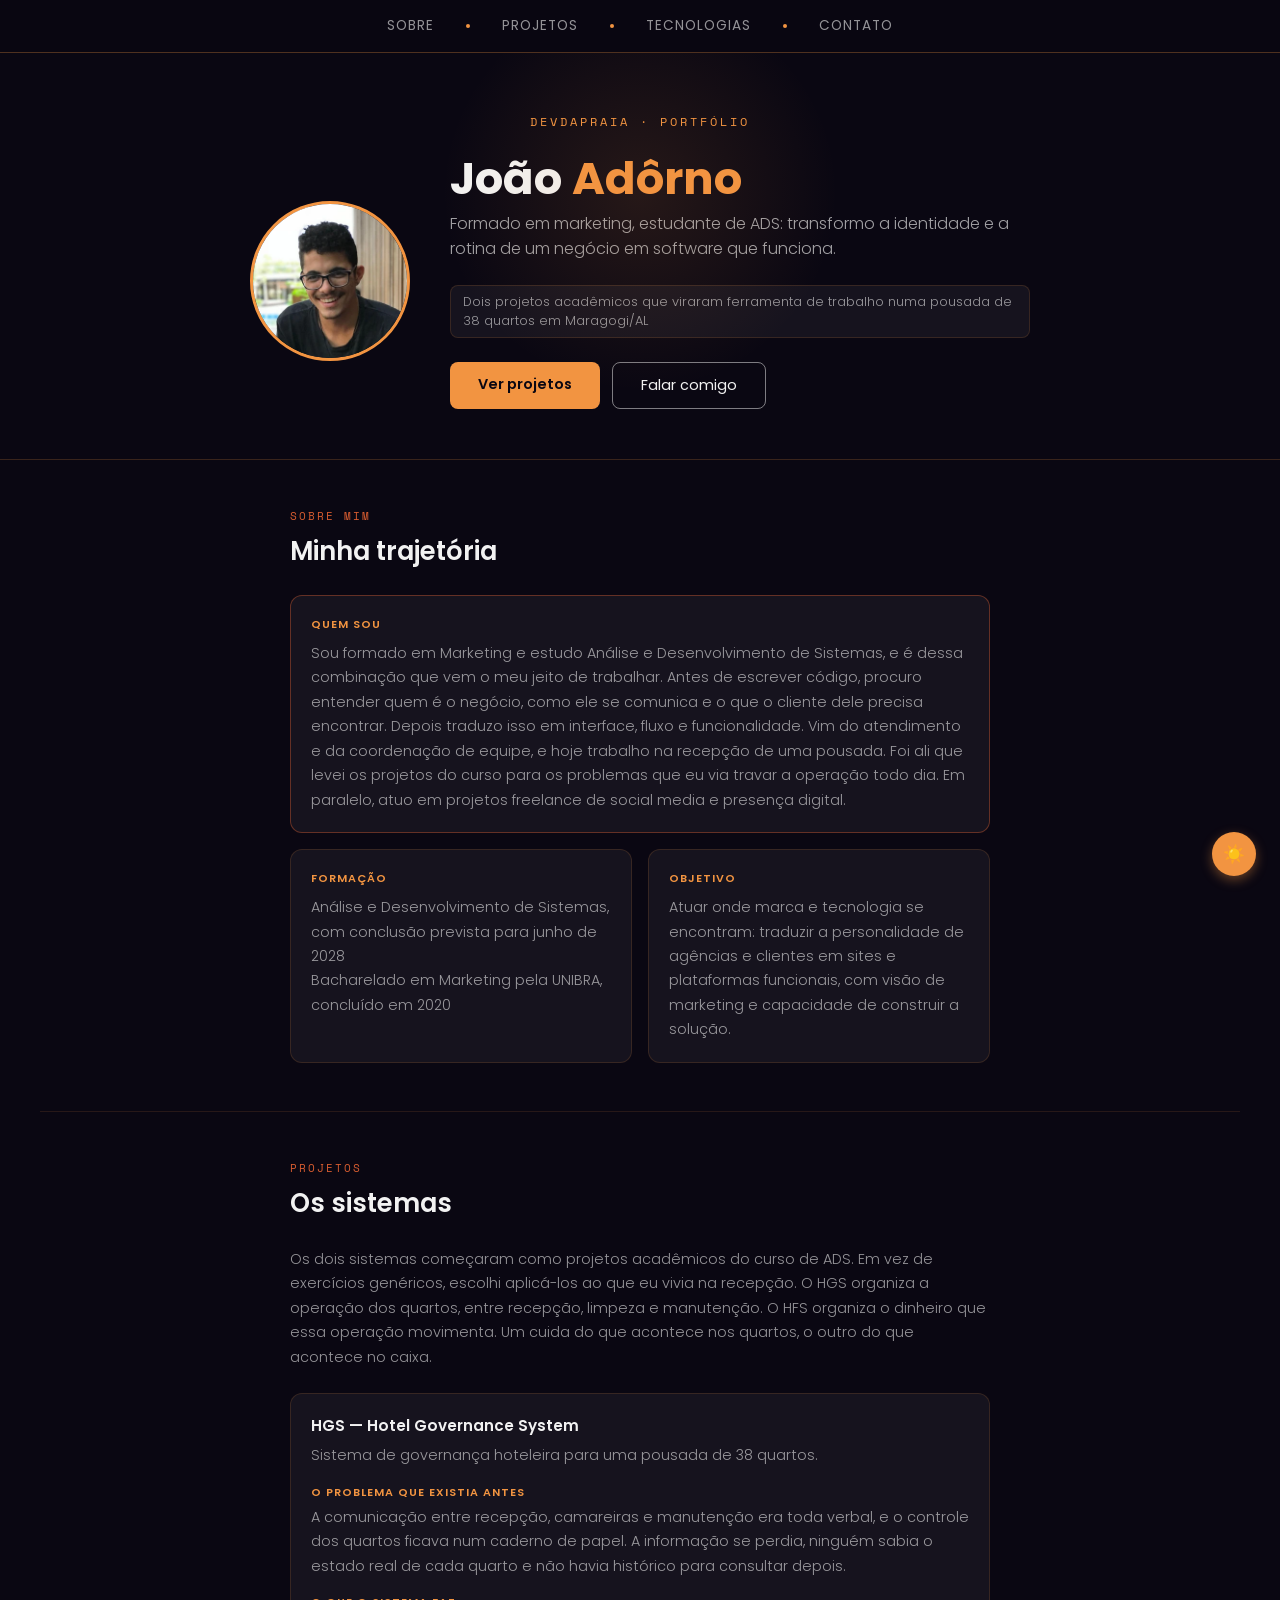
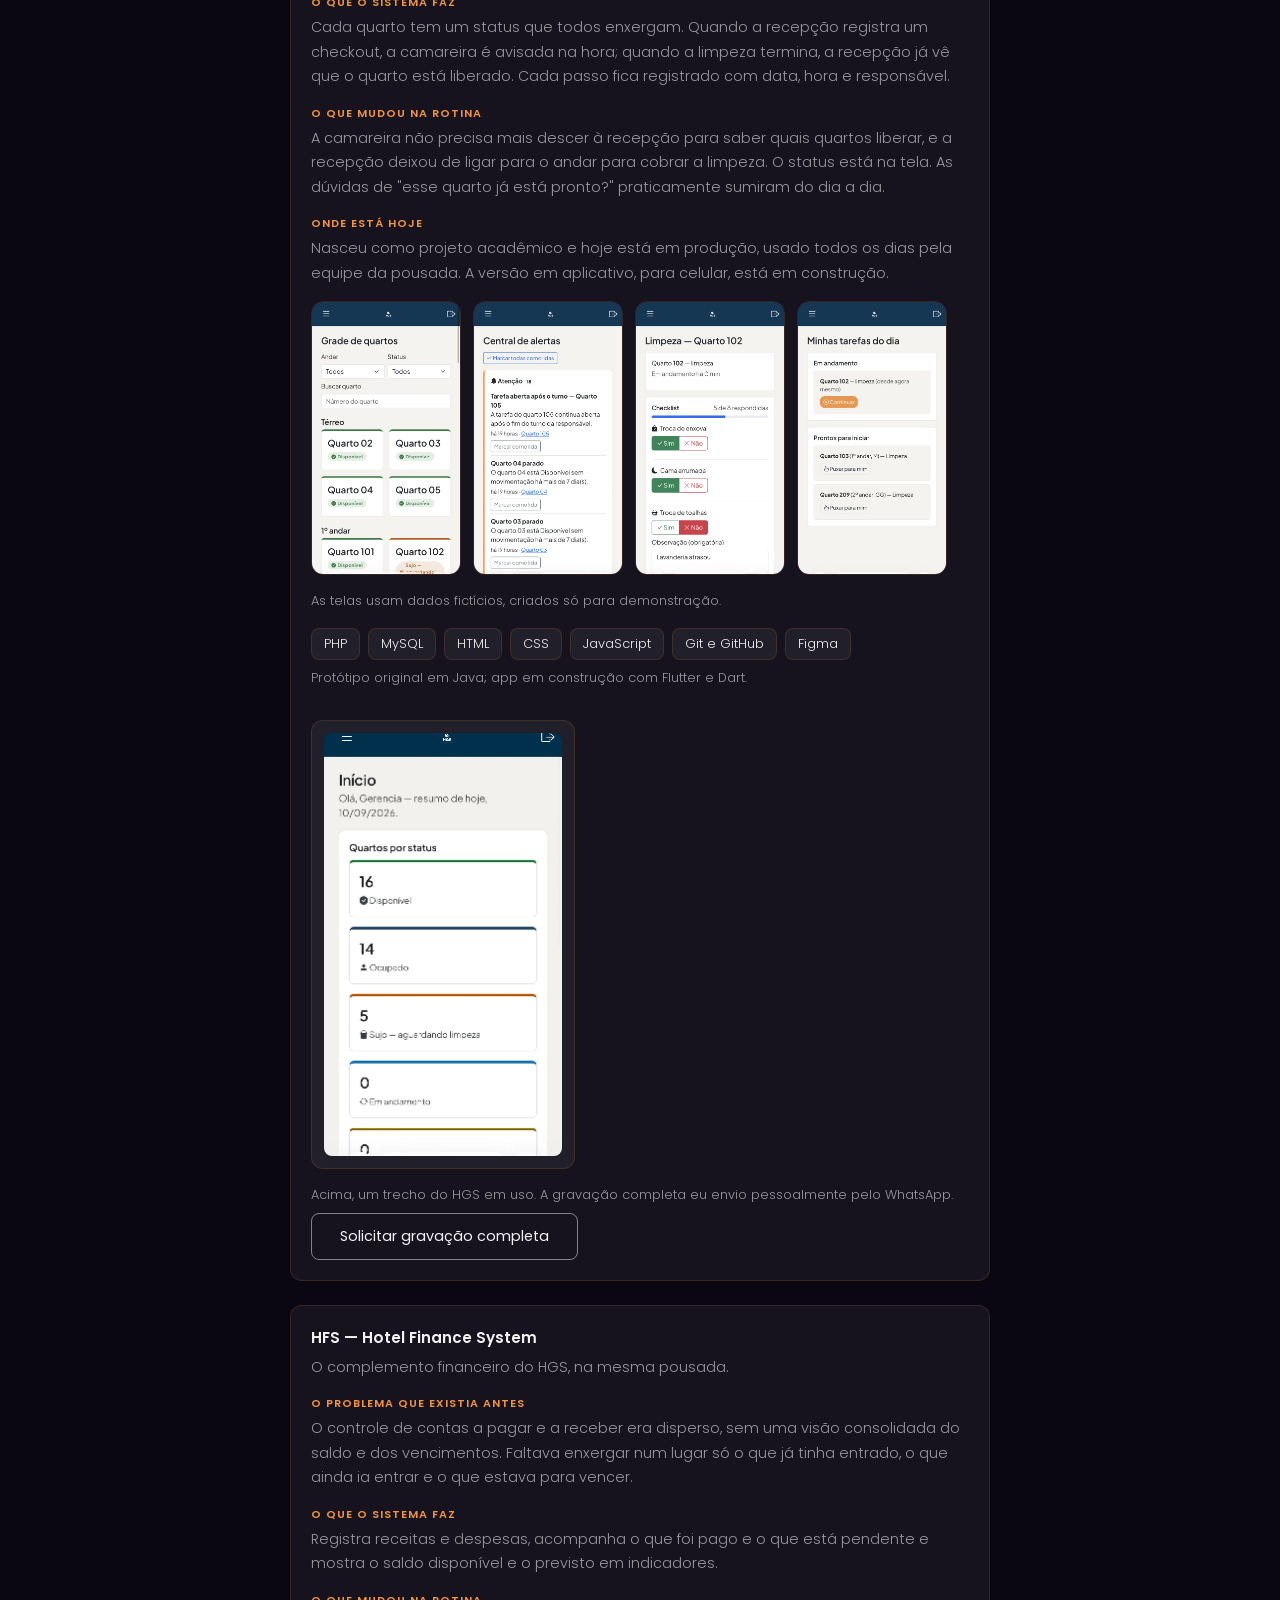
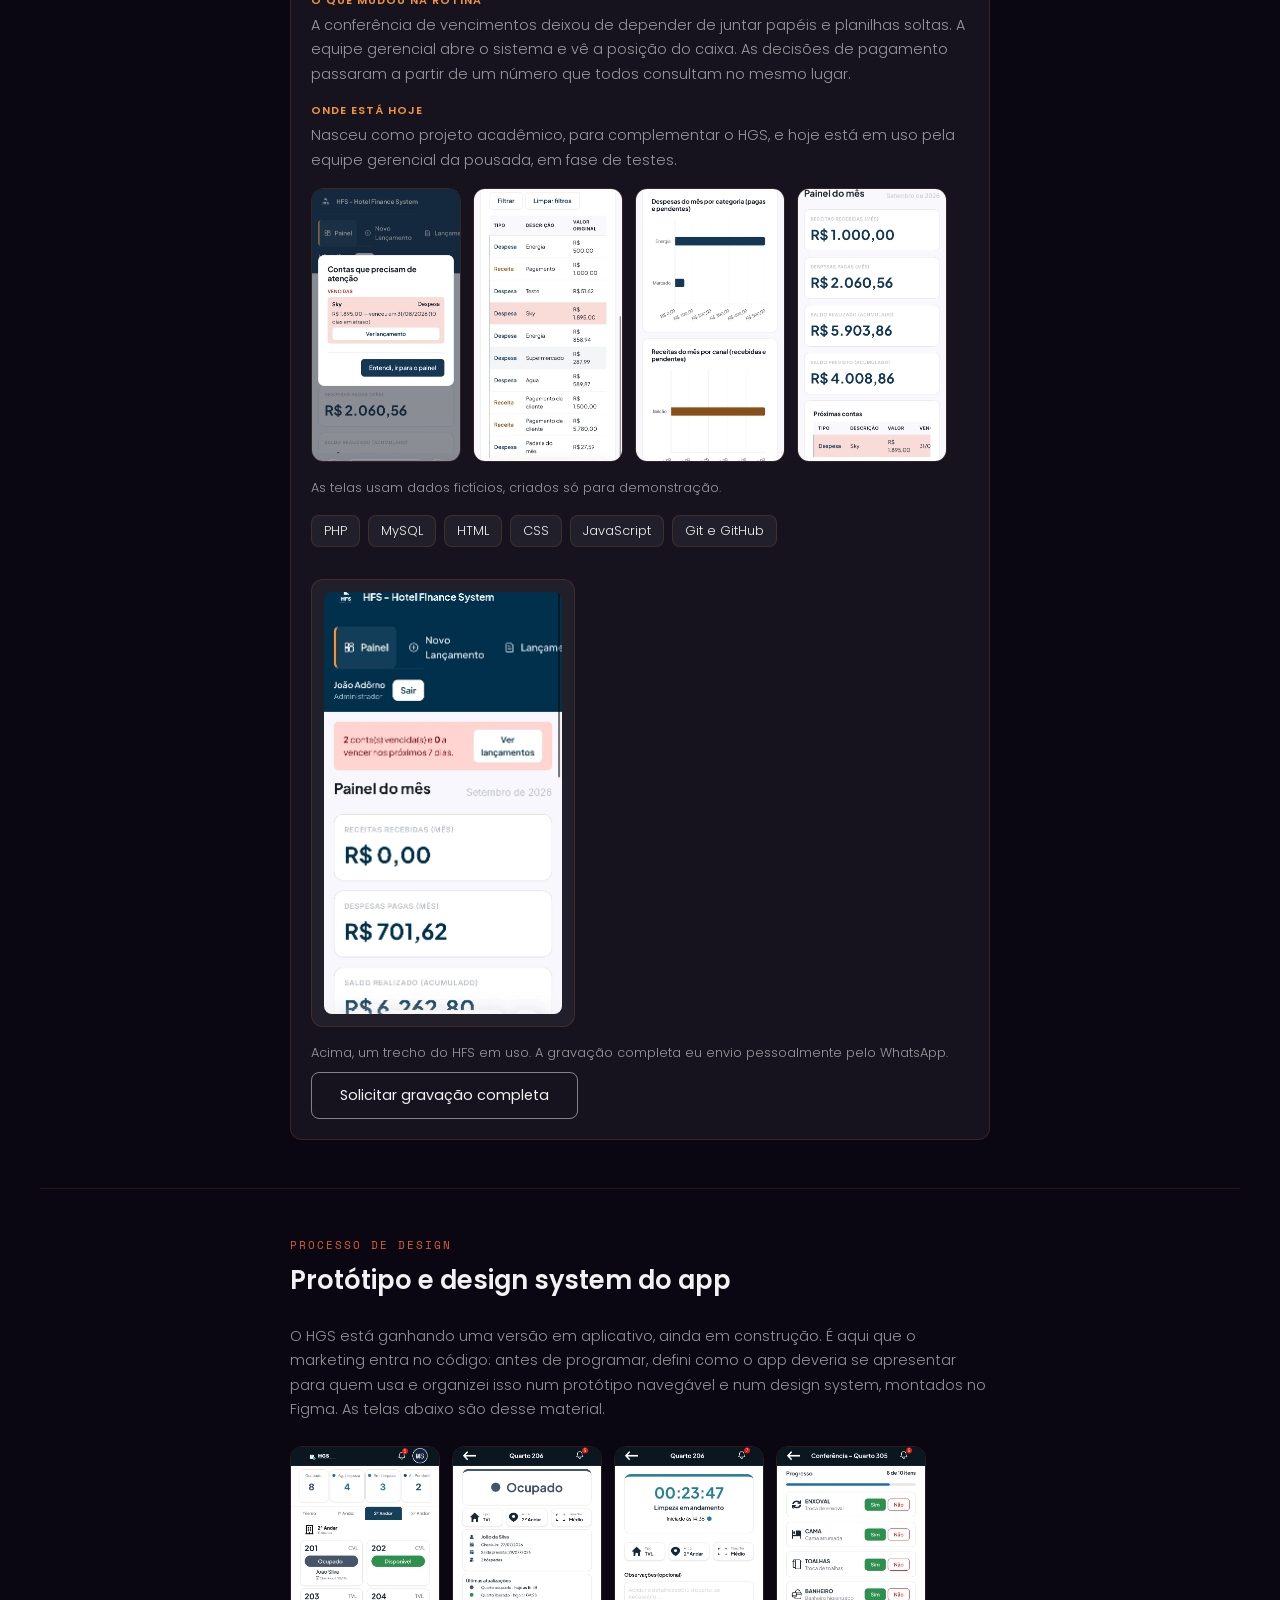
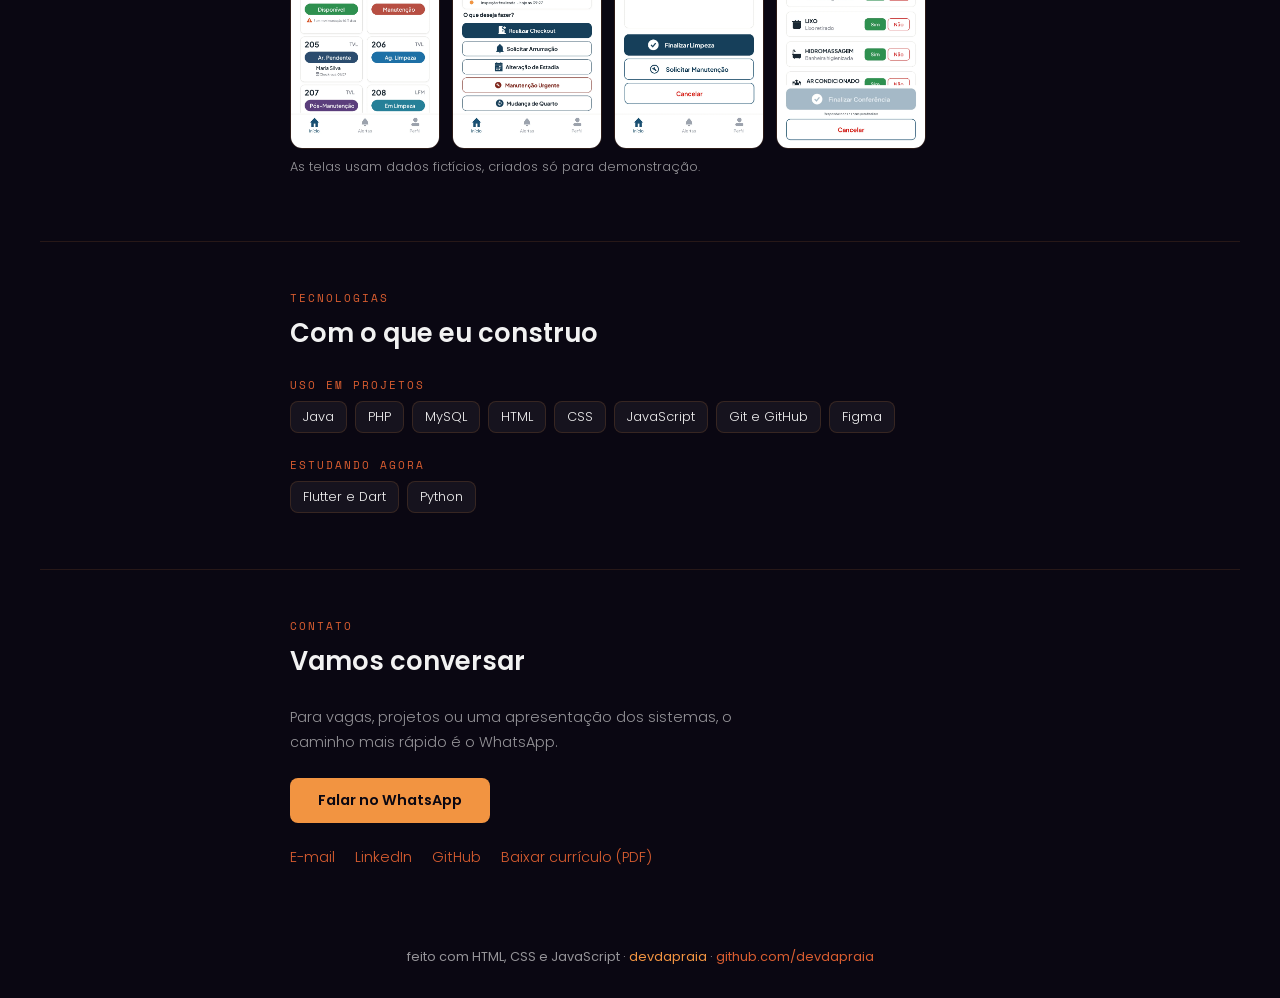
==== commit 84c39a53: "Ajuste pre-publicacao — item 3: descricao da previa alinhada ao hero meta description e og:descripti" ====
--- a/index.html
+++ b/index.html
@@ -3,7 +3,13 @@
 <head>
     <meta charset="UTF-8">
     <meta name="viewport" content="width=device-width, initial-scale=1.0">
-    <title>devdapraia — Portfólio</title>
+    <title>João Adôrno · Portfólio</title>
+    <meta name="description" content="Formado em marketing, estudante de ADS. Dois projetos acadêmicos em uso real numa pousada de 38 quartos.">
+    <meta property="og:type" content="website">
+    <meta property="og:title" content="João Adôrno · Portfólio">
+    <meta property="og:description" content="Formado em marketing, estudante de ADS. Dois projetos acadêmicos em uso real numa pousada de 38 quartos.">
+    <meta property="og:url" content="https://devdapraia.github.io/">
+    <meta property="og:image" content="https://devdapraia.github.io/imagens/avatar.webp">
     <link rel="shortcut icon" href="favicon.ico" type="image/x-icon">
     <link rel="preconnect" href="https://fonts.googleapis.com">
     <link rel="preconnect" href="https://fonts.gstatic.com" crossorigin>
--- a/css/estilo.css
+++ b/css/estilo.css
@@ -182,7 +182,10 @@
             font-size: 1em;
             font-weight: 300;
             color: var(--texto-sub);
-            margin-bottom: 32px;
+            /* 32px -> 24px (escala do DESIGN 3.2): com o selo logo abaixo, o
+               espaco frase -> caixa (aqui + margin-top do selo) estava em 44px,
+               contra 24px de caixa -> botoes. Agora os dois vaos ficam em 24px. */
+            margin-bottom: 24px;
         }
 
         .hero-sub strong {
@@ -346,7 +349,9 @@
         /* Selo de credibilidade: pilula discreta entre o posicionamento e os botoes. */
         .hero-selo {
             display: inline-block;
-            margin: 12px 0 24px;
+            /* margin-top 12px -> 0: o vao acima vem so do margin-bottom (24px) da
+               .hero-sub. Assim frase -> caixa (24px) = caixa -> botoes (24px). */
+            margin: 0 0 24px;
             padding: 6px 12px;
             border: 1px solid var(--card-border);
             border-radius: 8px;
@@ -708,21 +713,19 @@
         }
 
         /* ========== SECAO DE CONTATO — Fase 9 antecipada (fora da ordem do FSD) ========== */
-        /* Bloco de fechamento em tela cheia (FSD E1 / 12.7): altura minima da
-           viewport, conteudo centrado na vertical. Herda .section (recuo lateral,
-           max-width 780px, centralizado, scroll-margin-top do bloco "FASE 1").
-           O WhatsApp em .btn-primary e o 2o e ultimo botao em destaque da pagina
-           (FSD E2 / RN13); e-mail, LinkedIn, GitHub e curriculo sao links de
-           texto subordinados, no mesmo padrao visual do rodape (--acento, hover
-           --destaque). Consome variaveis de tema; funciona nos dois temas; sem
-           regra herdada reescrita (FSD RT02). */
-        .contato {
-            min-height: 100vh;
-            display: flex;
-            flex-direction: column;
-            justify-content: center;
-        }
-
+        /* Bloco de fechamento da pagina. Herda .section: recuo lateral, max-width
+           780px, centralizado, scroll-margin-top do bloco "FASE 1" e o MESMO
+           espacamento vertical das outras secoes (padding 48/32/24px da escala
+           do DESIGN 3.1/3.2). O `min-height: 100vh` + flex de centragem vertical
+           foi REMOVIDO em 2026-09-10 a pedido do autor: forcava a secao a ocupar
+           quase uma tela inteira, com espaco vazio exagerado acima e abaixo do
+           conteudo. Por ser a ultima secao, nao ha problema a ancora #contato
+           nao levar o topo dela ate o topo da viewport (revisa FSD E1 / 12.7:
+           "tela cheia" / "altura minima equivalente a viewport" / "conteudo
+           centralizado verticalmente"). O WhatsApp em .btn-primary segue o 2o e
+           ultimo botao em destaque (FSD E2 / RN13); e-mail, LinkedIn, GitHub e
+           curriculo sao links de texto subordinados (--acento, hover --destaque).
+           Consome variaveis de tema; funciona nos dois temas. */
         .contato .section-intro {
             max-width: 52ch;
         }
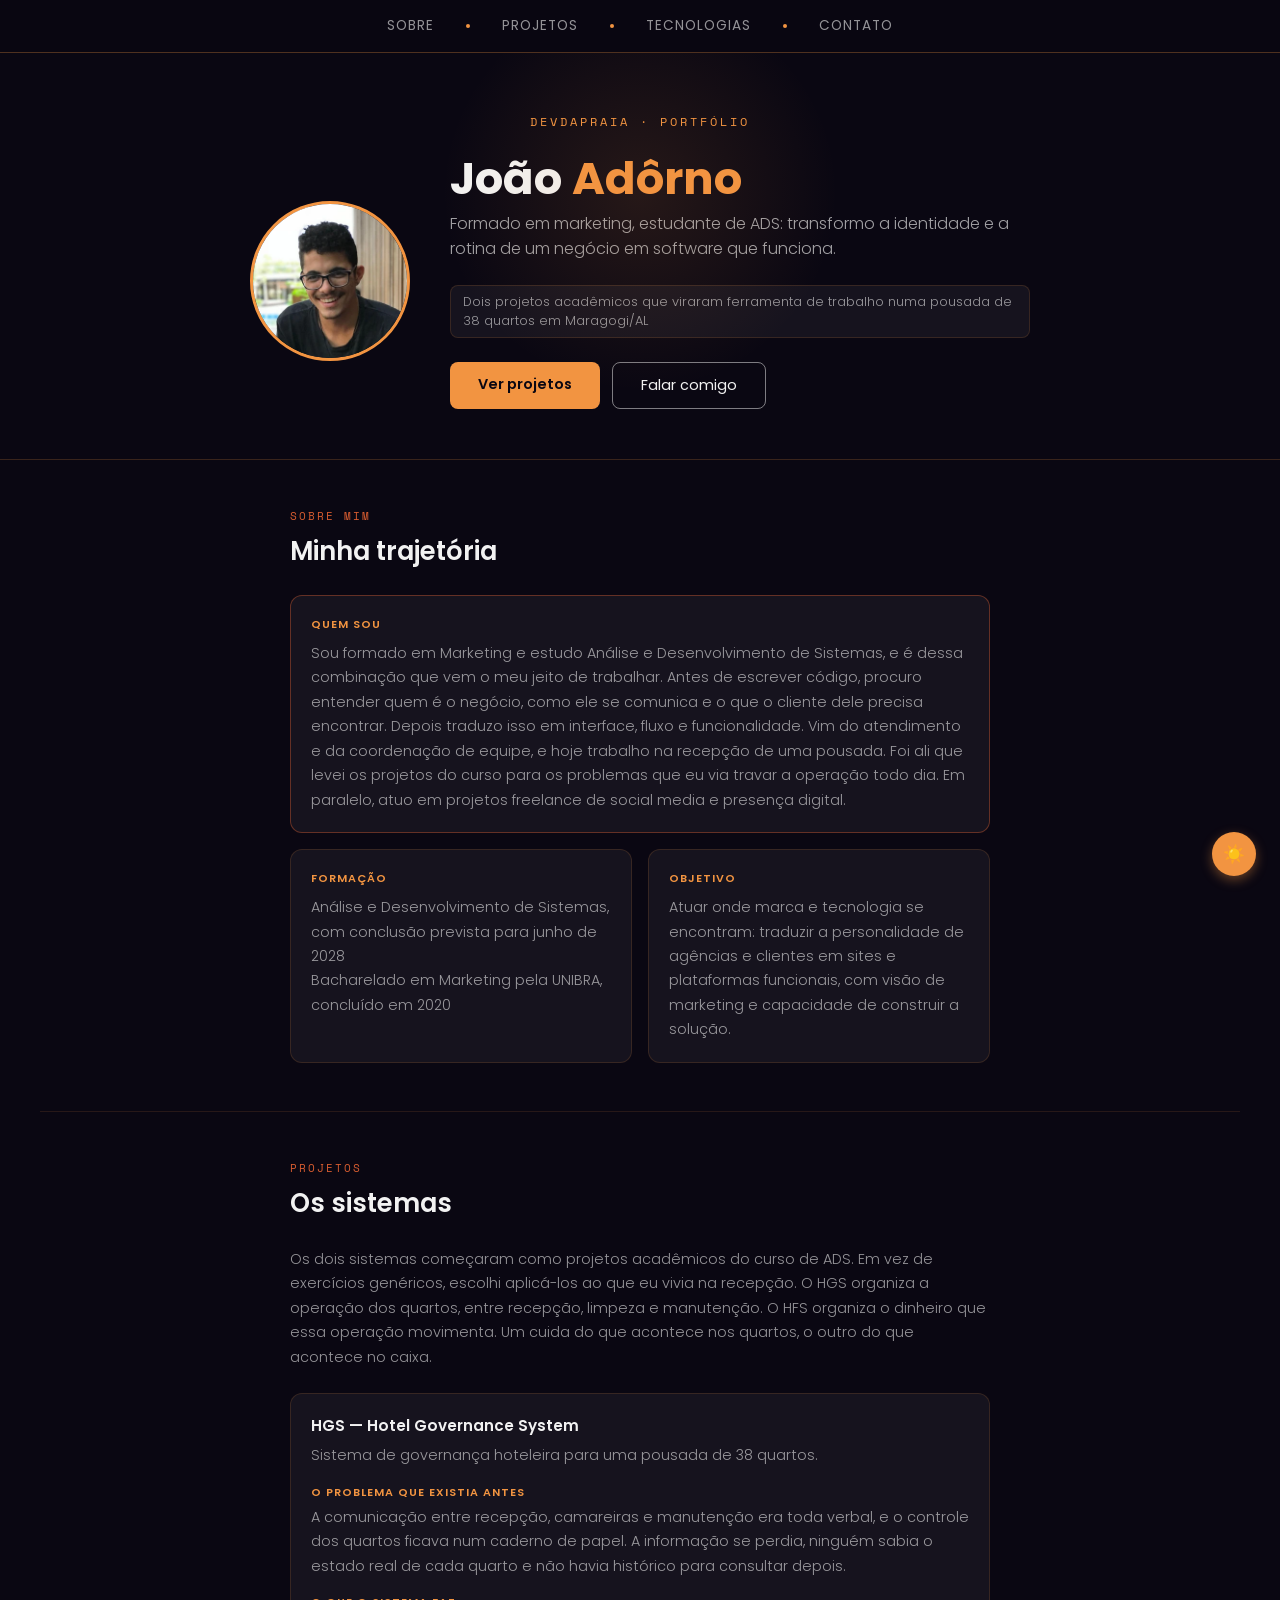
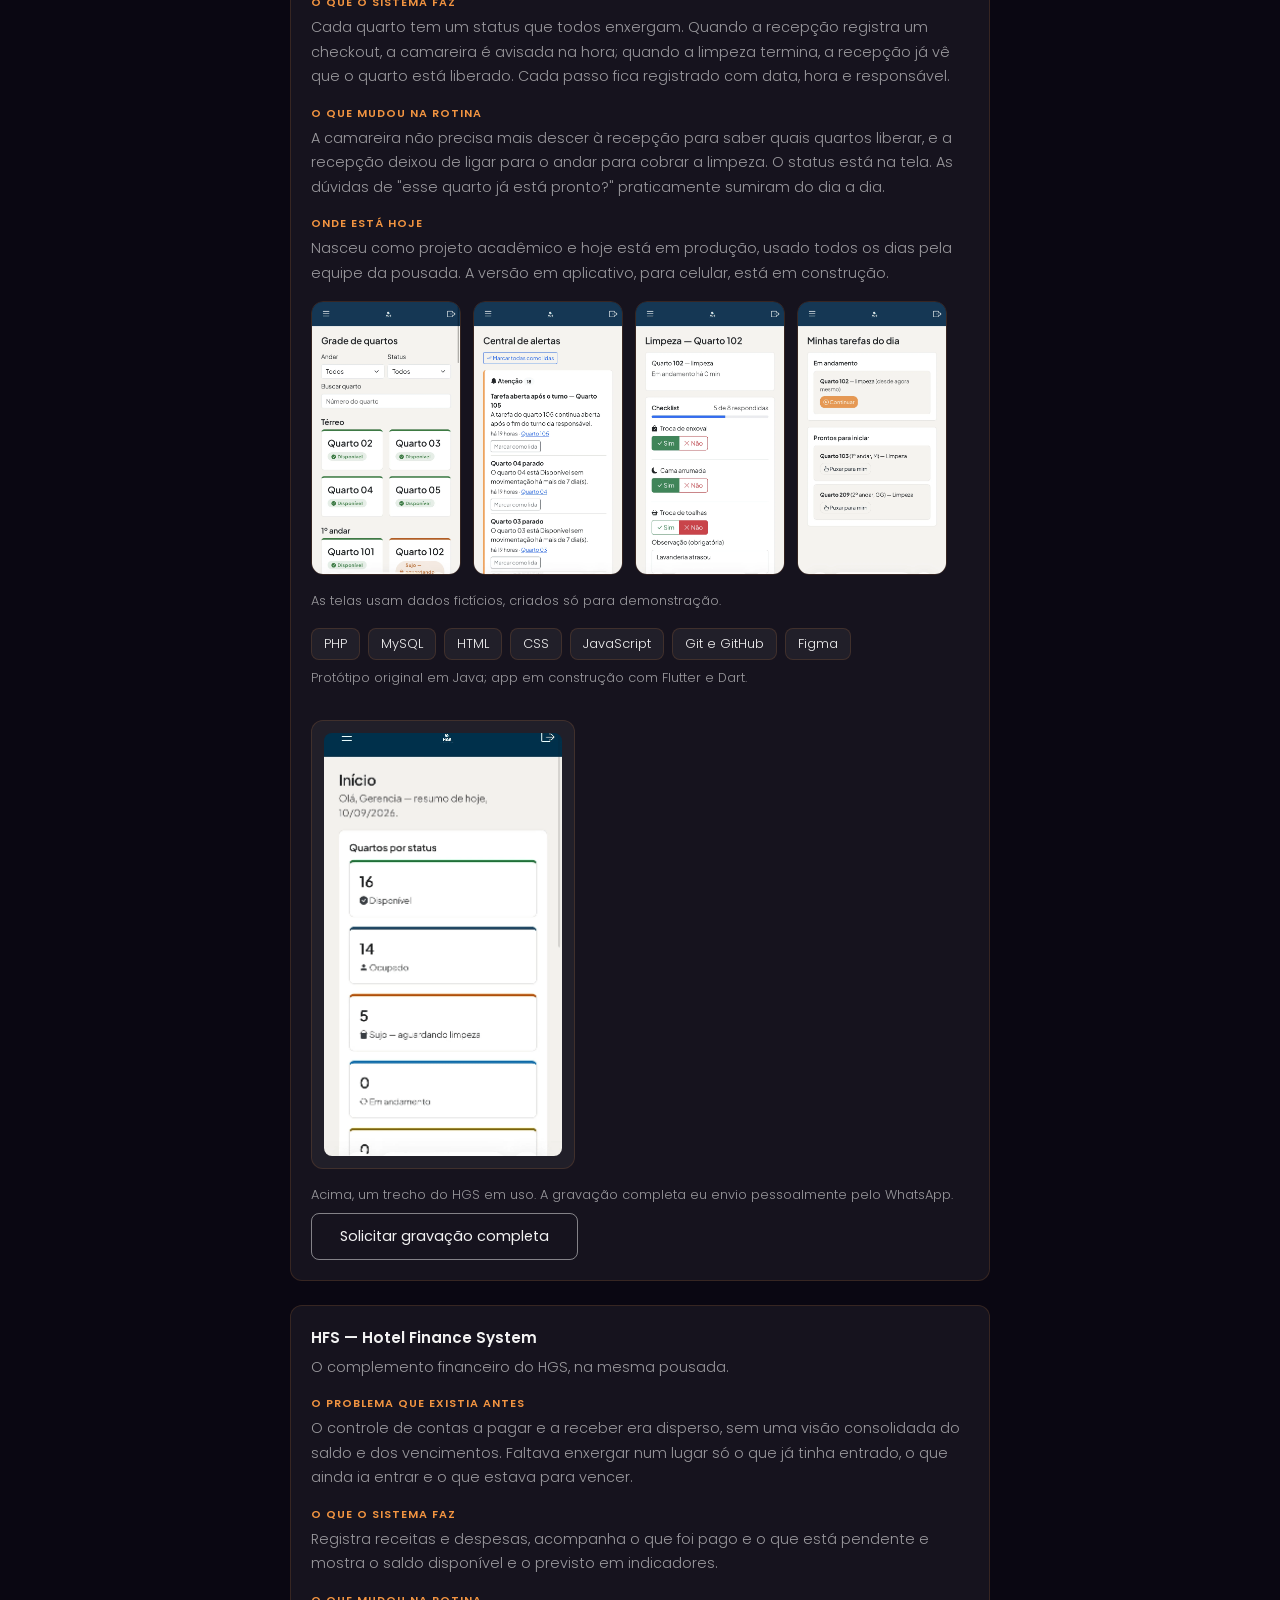
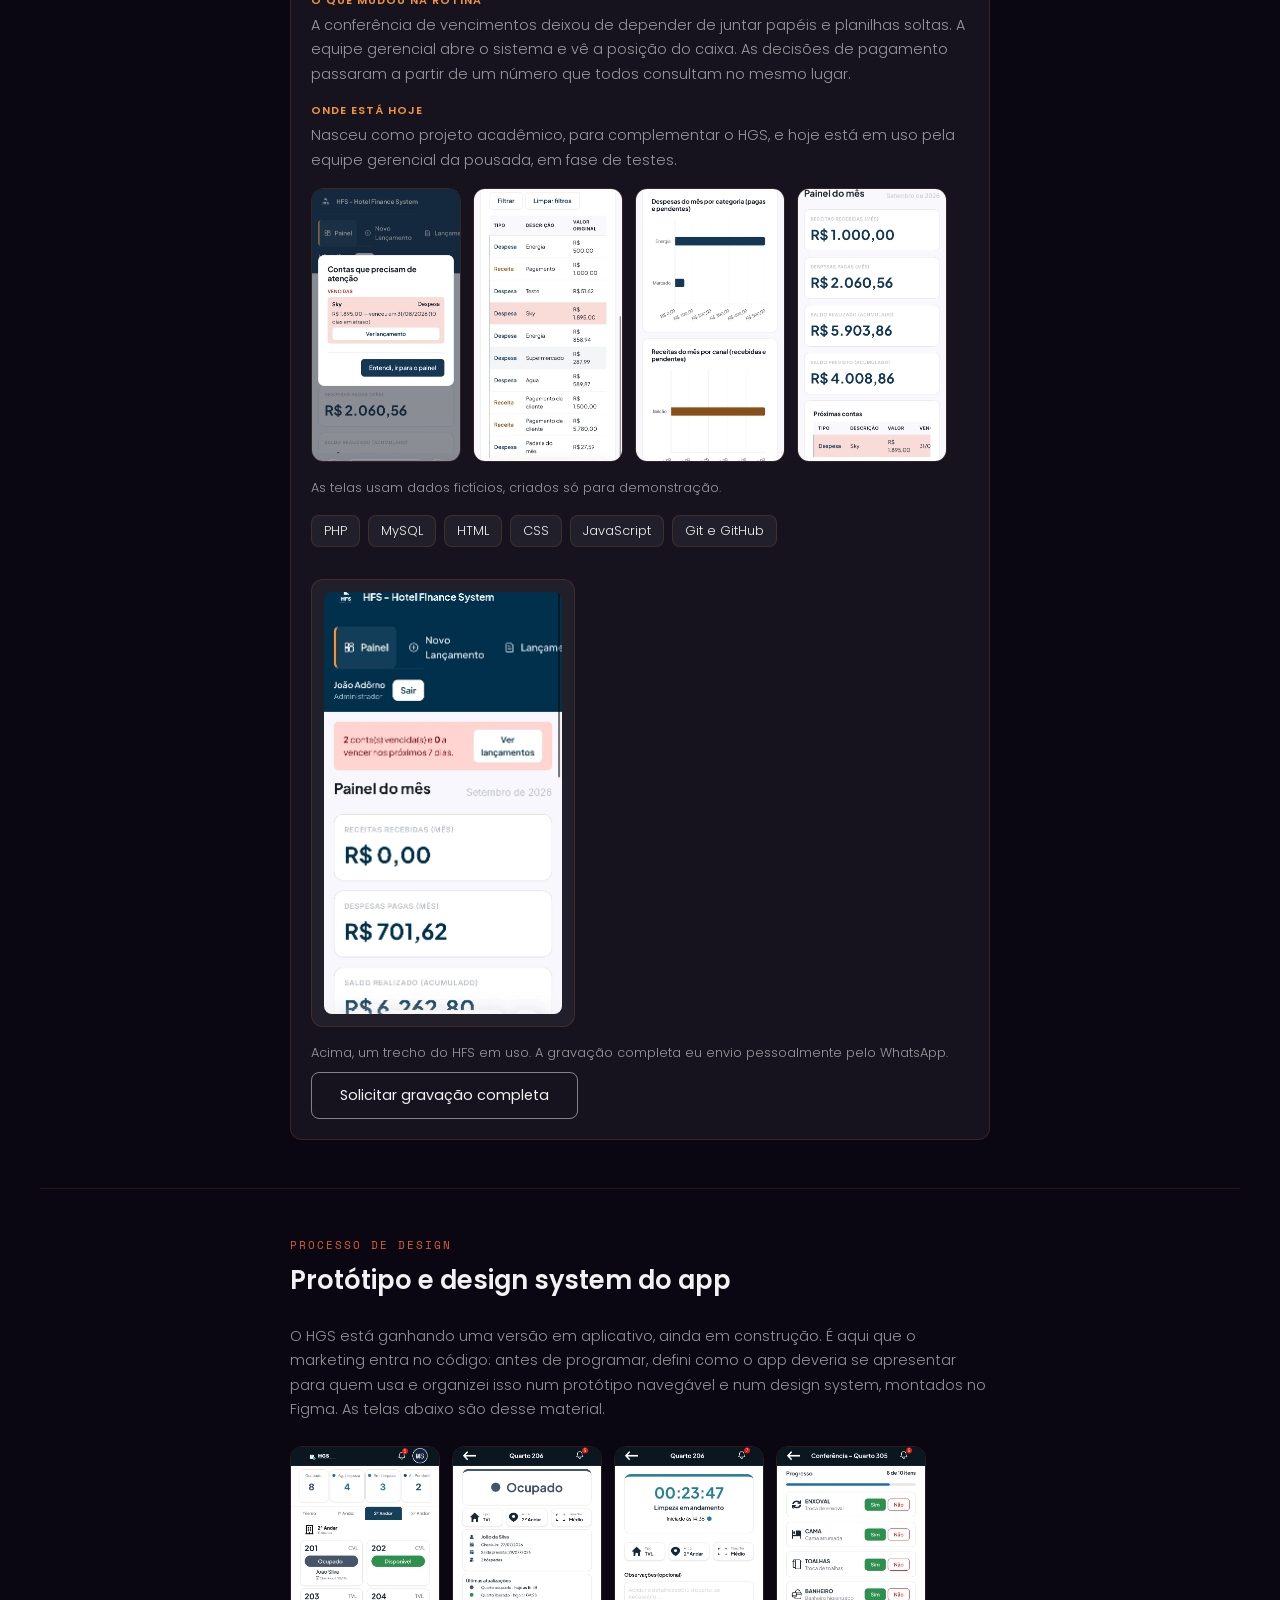
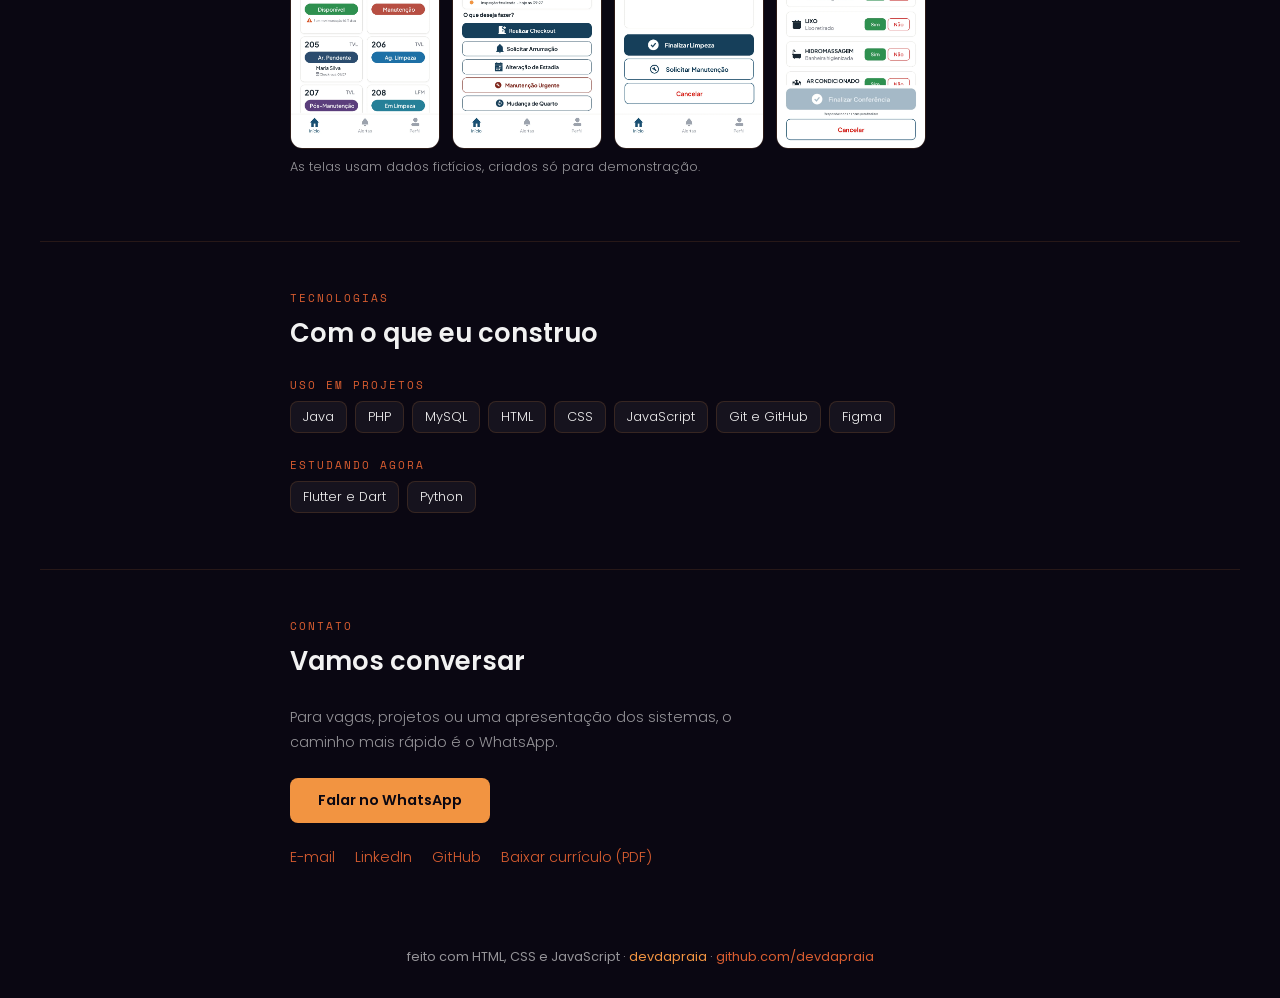
==== commit 98374843: "Ajuste pre-publicacao — item 4: imagem da previa em JPG imagens/avatar.jpg: copia do retrato atual (" ====
--- a/index.html
+++ b/index.html
@@ -9,7 +9,7 @@
     <meta property="og:title" content="João Adôrno · Portfólio">
     <meta property="og:description" content="Formado em marketing, estudante de ADS. Dois projetos acadêmicos em uso real numa pousada de 38 quartos.">
     <meta property="og:url" content="https://devdapraia.github.io/">
-    <meta property="og:image" content="https://devdapraia.github.io/imagens/avatar.webp">
+    <meta property="og:image" content="https://devdapraia.github.io/imagens/avatar.jpg">
     <link rel="shortcut icon" href="favicon.ico" type="image/x-icon">
     <link rel="preconnect" href="https://fonts.googleapis.com">
     <link rel="preconnect" href="https://fonts.gstatic.com" crossorigin>
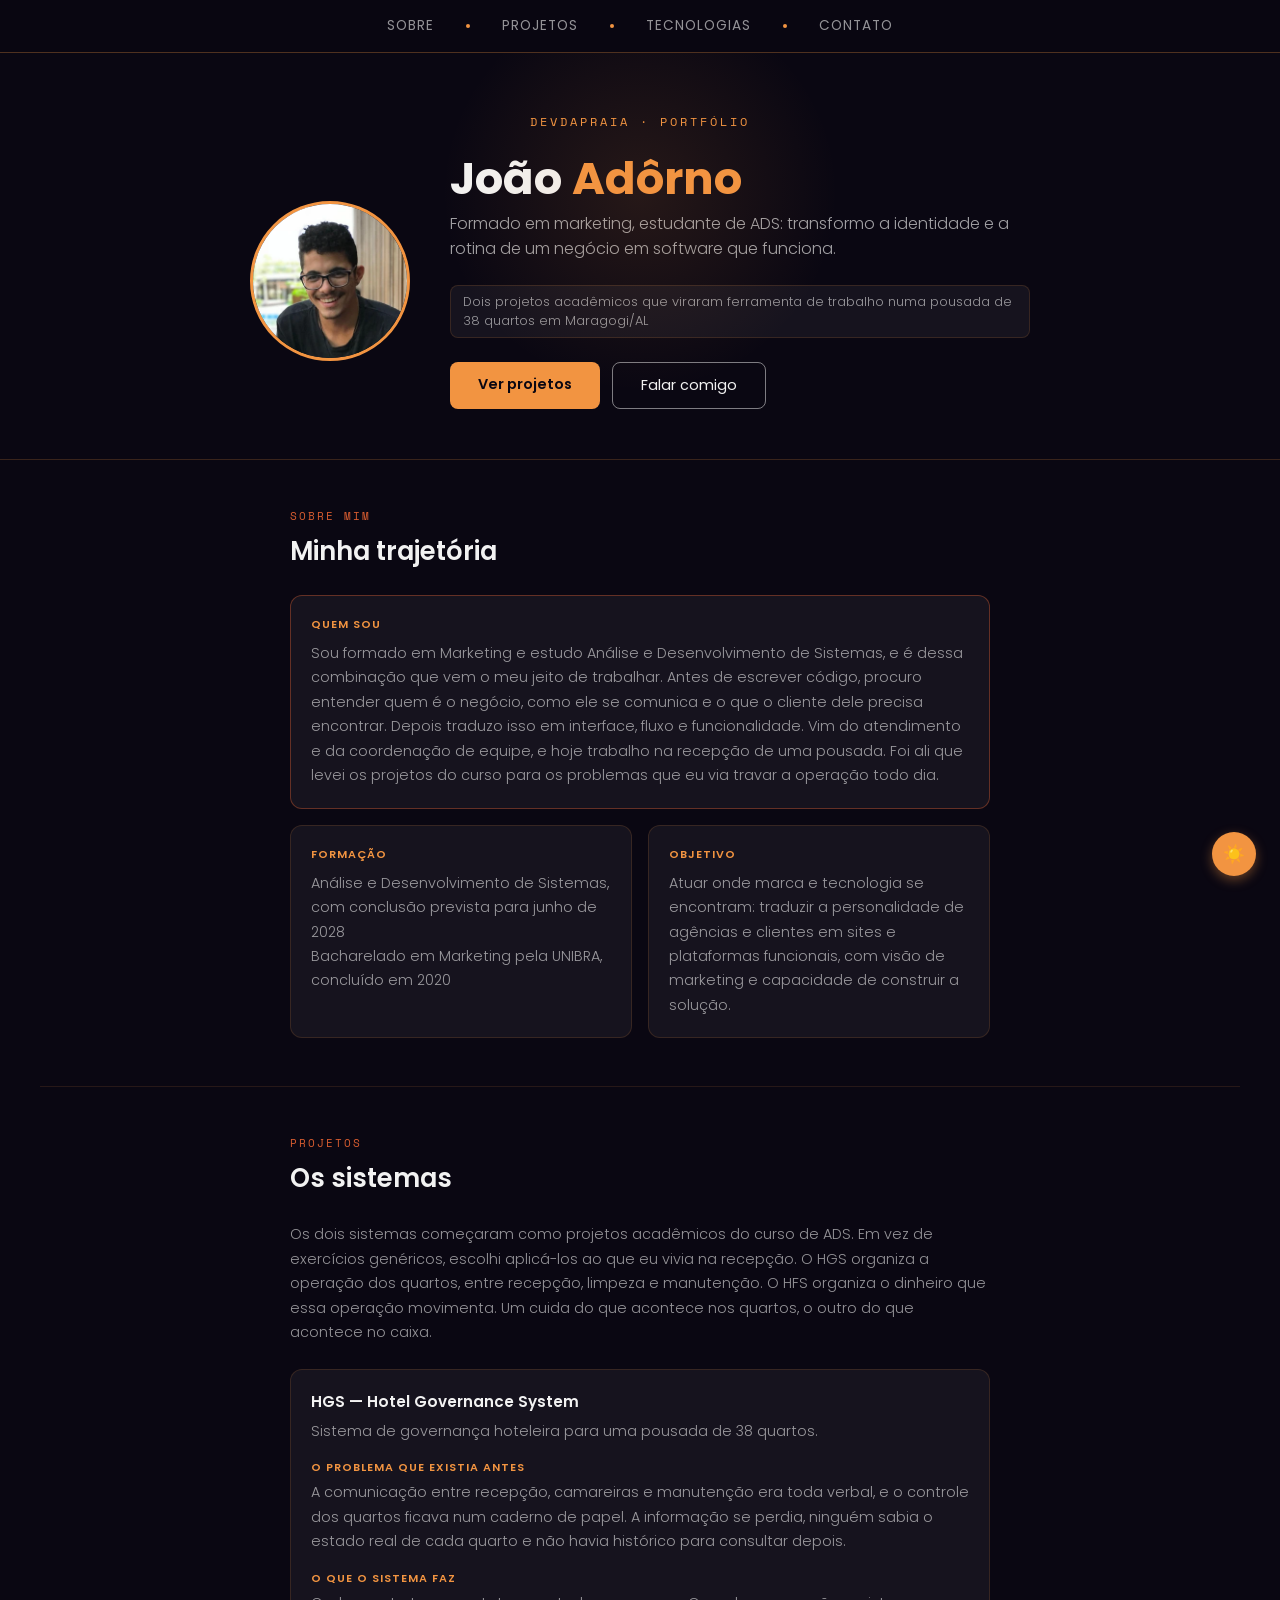
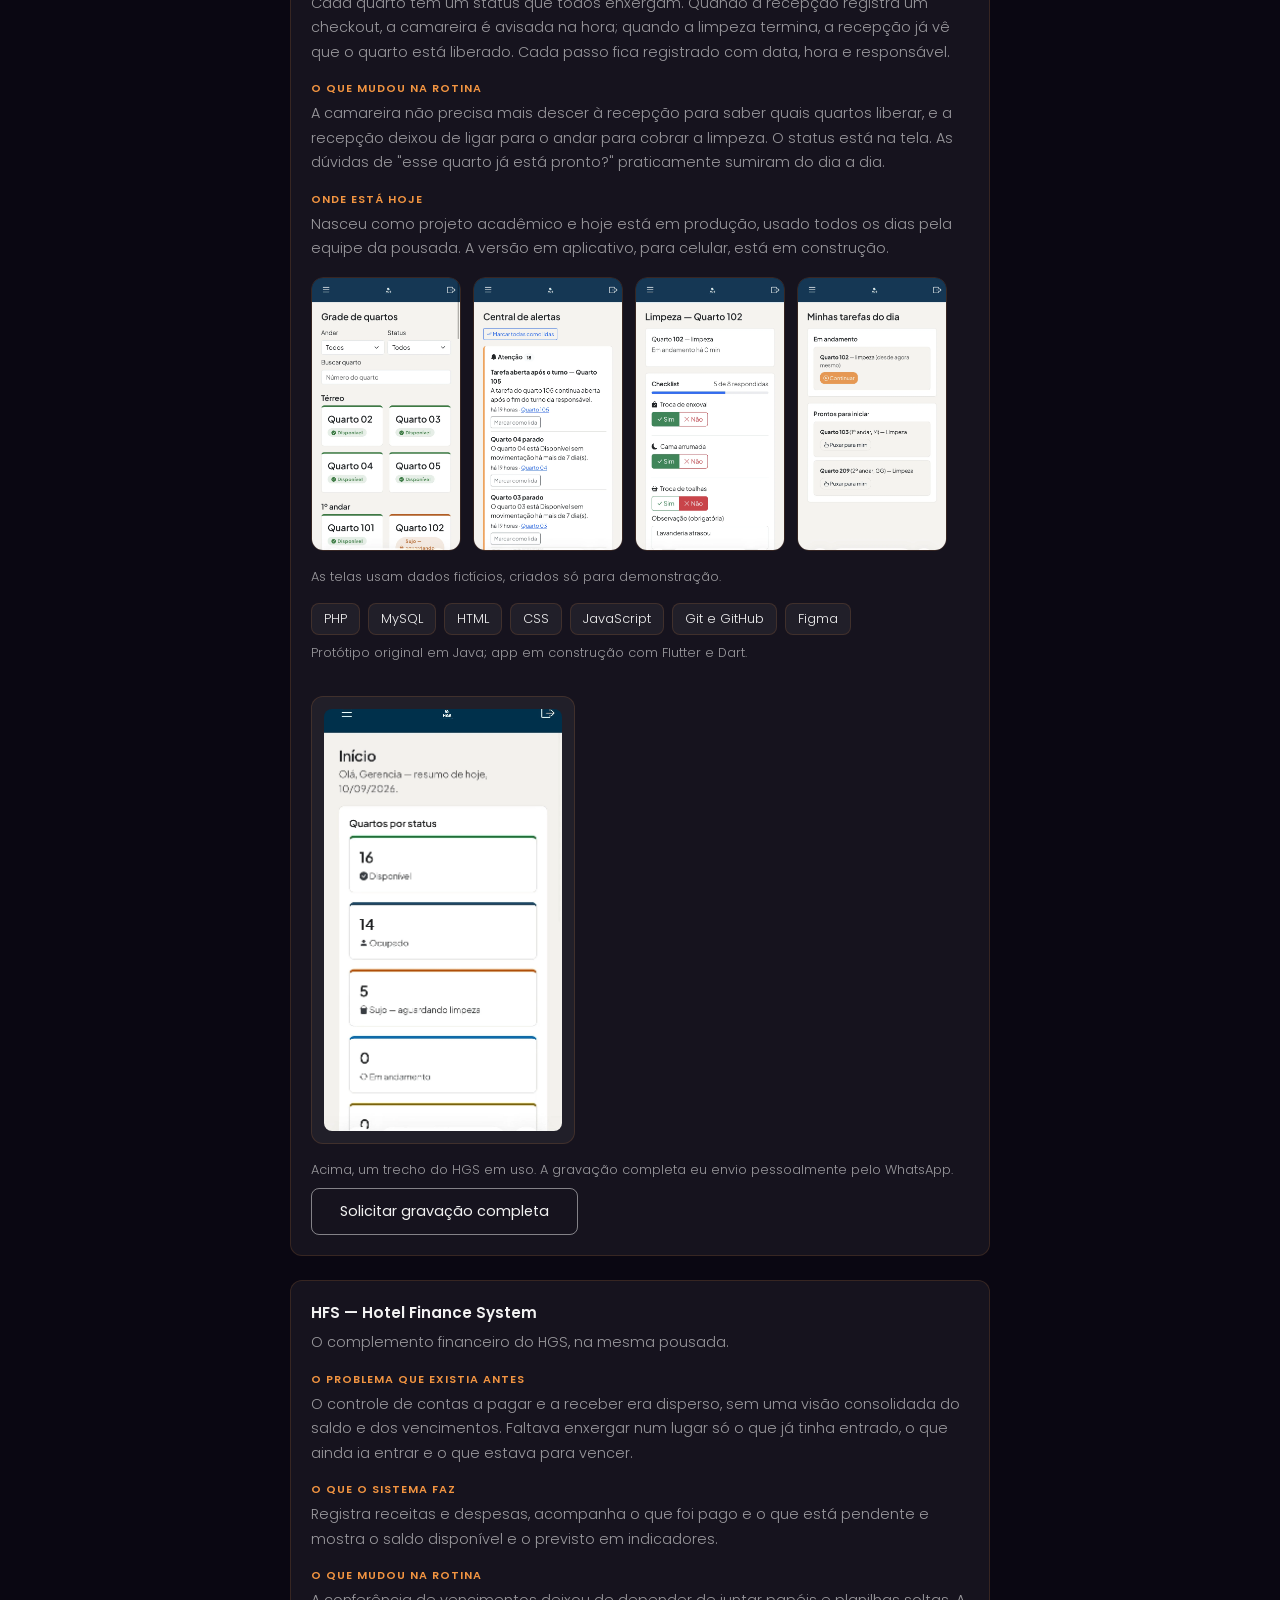
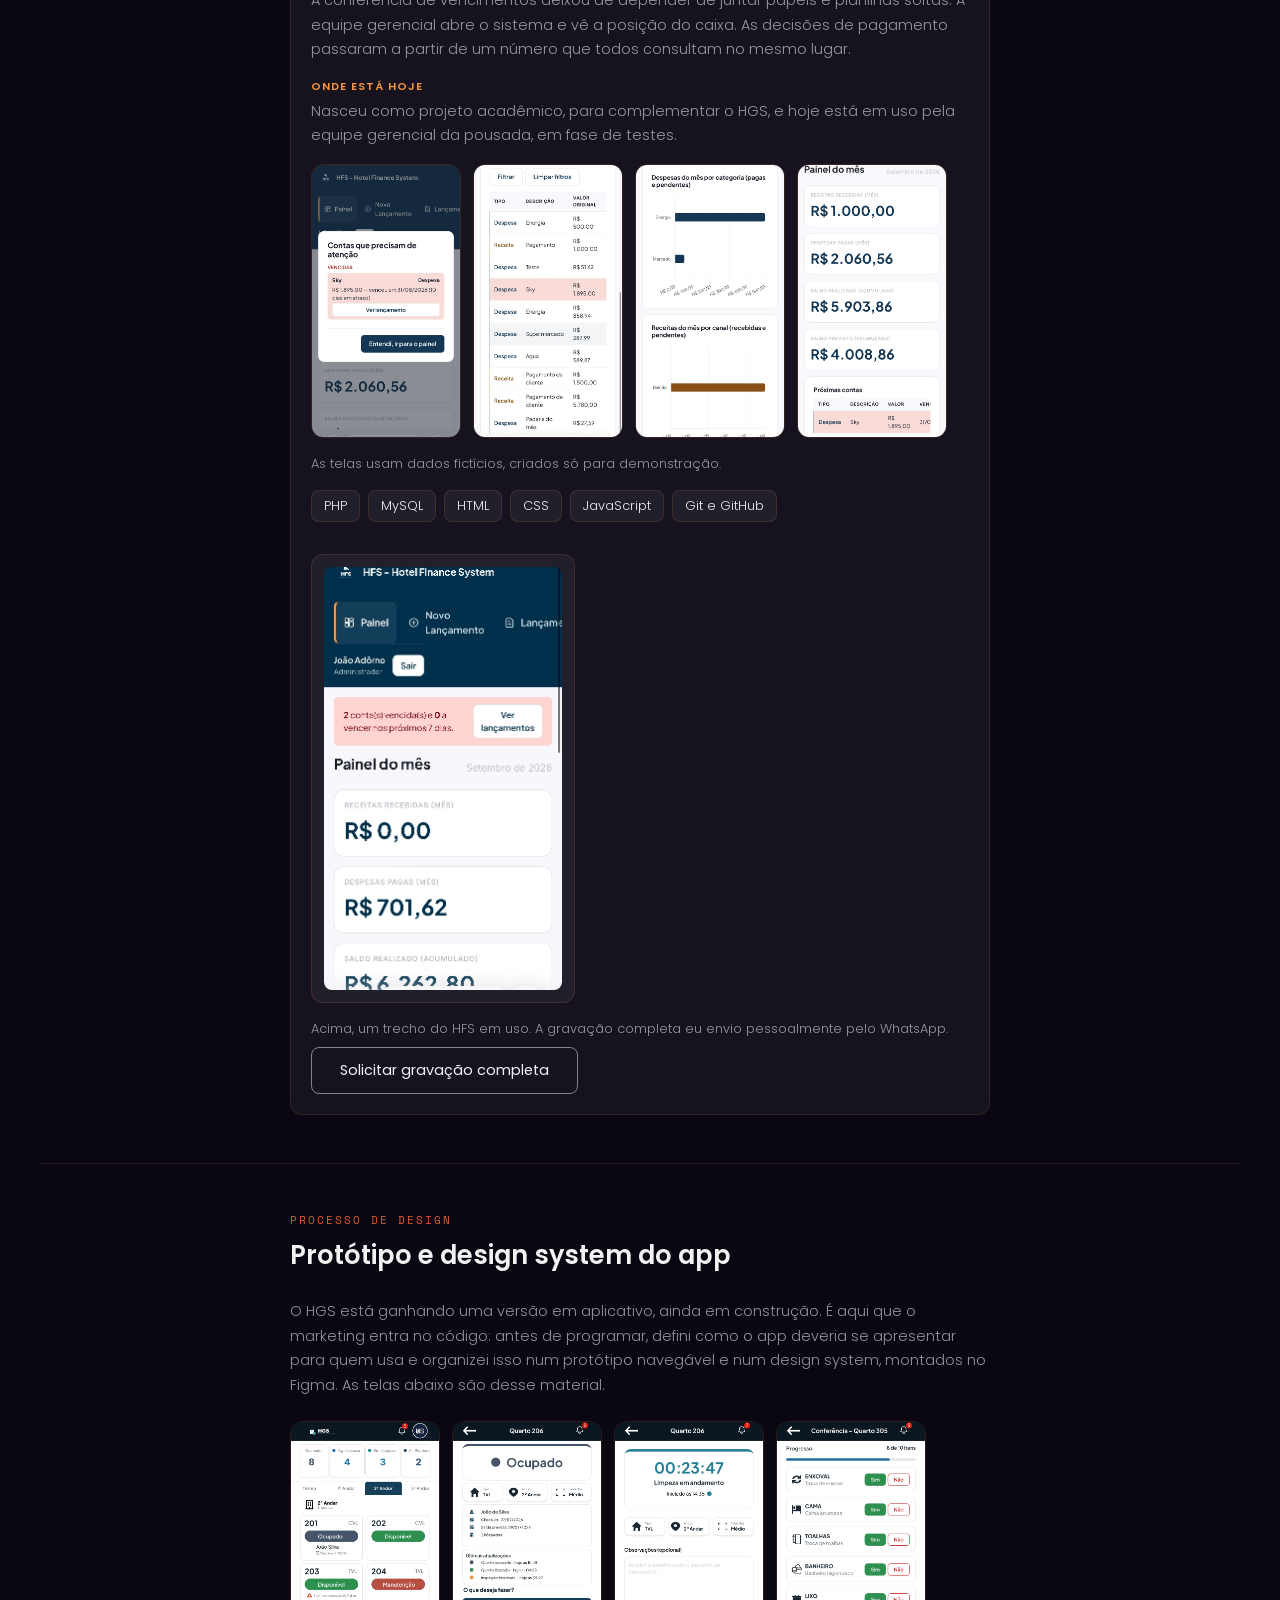
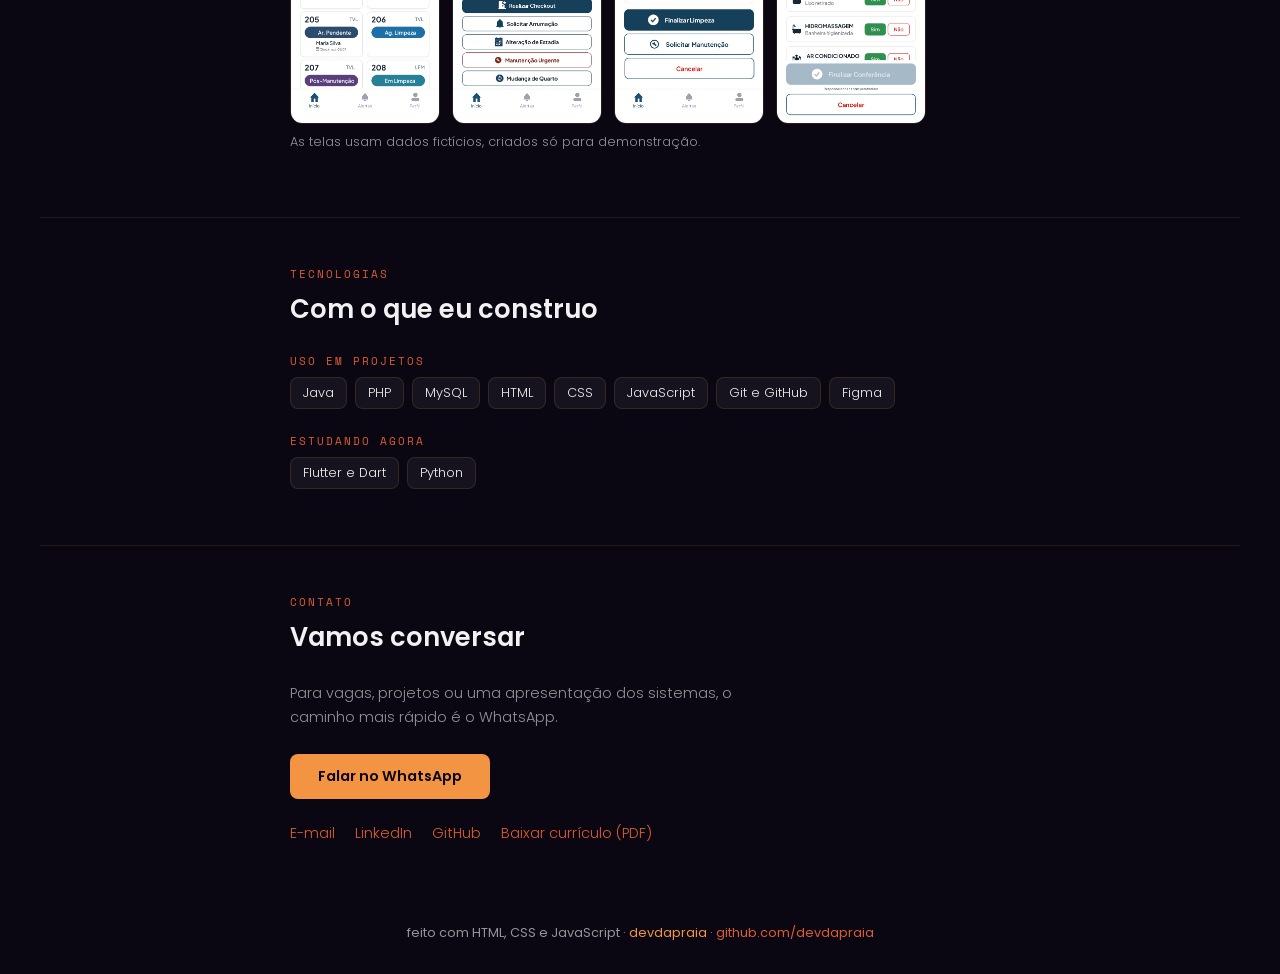
==== commit a19e8606: "Ajuste de texto: card "quem sou" sem a frase de freelance Removida a ultima frase do paragrafo do ca" ====
--- a/index.html
+++ b/index.html
@@ -49,7 +49,7 @@
         <div class="sobre-grid">
             <div class="sobre-card destaque-card">
                 <span class="card-label">quem sou</span>
-                <p>Sou formado em Marketing e estudo Análise e Desenvolvimento de Sistemas, e é dessa combinação que vem o meu jeito de trabalhar. Antes de escrever código, procuro entender quem é o negócio, como ele se comunica e o que o cliente dele precisa encontrar. Depois traduzo isso em interface, fluxo e funcionalidade. Vim do atendimento e da coordenação de equipe, e hoje trabalho na recepção de uma pousada. Foi ali que levei os projetos do curso para os problemas que eu via travar a operação todo dia. Em paralelo, atuo em projetos freelance de social media e presença digital.</p>
+                <p>Sou formado em Marketing e estudo Análise e Desenvolvimento de Sistemas, e é dessa combinação que vem o meu jeito de trabalhar. Antes de escrever código, procuro entender quem é o negócio, como ele se comunica e o que o cliente dele precisa encontrar. Depois traduzo isso em interface, fluxo e funcionalidade. Vim do atendimento e da coordenação de equipe, e hoje trabalho na recepção de uma pousada. Foi ali que levei os projetos do curso para os problemas que eu via travar a operação todo dia.</p>
             </div>
             <div class="sobre-card">
                 <span class="card-label">formação</span>
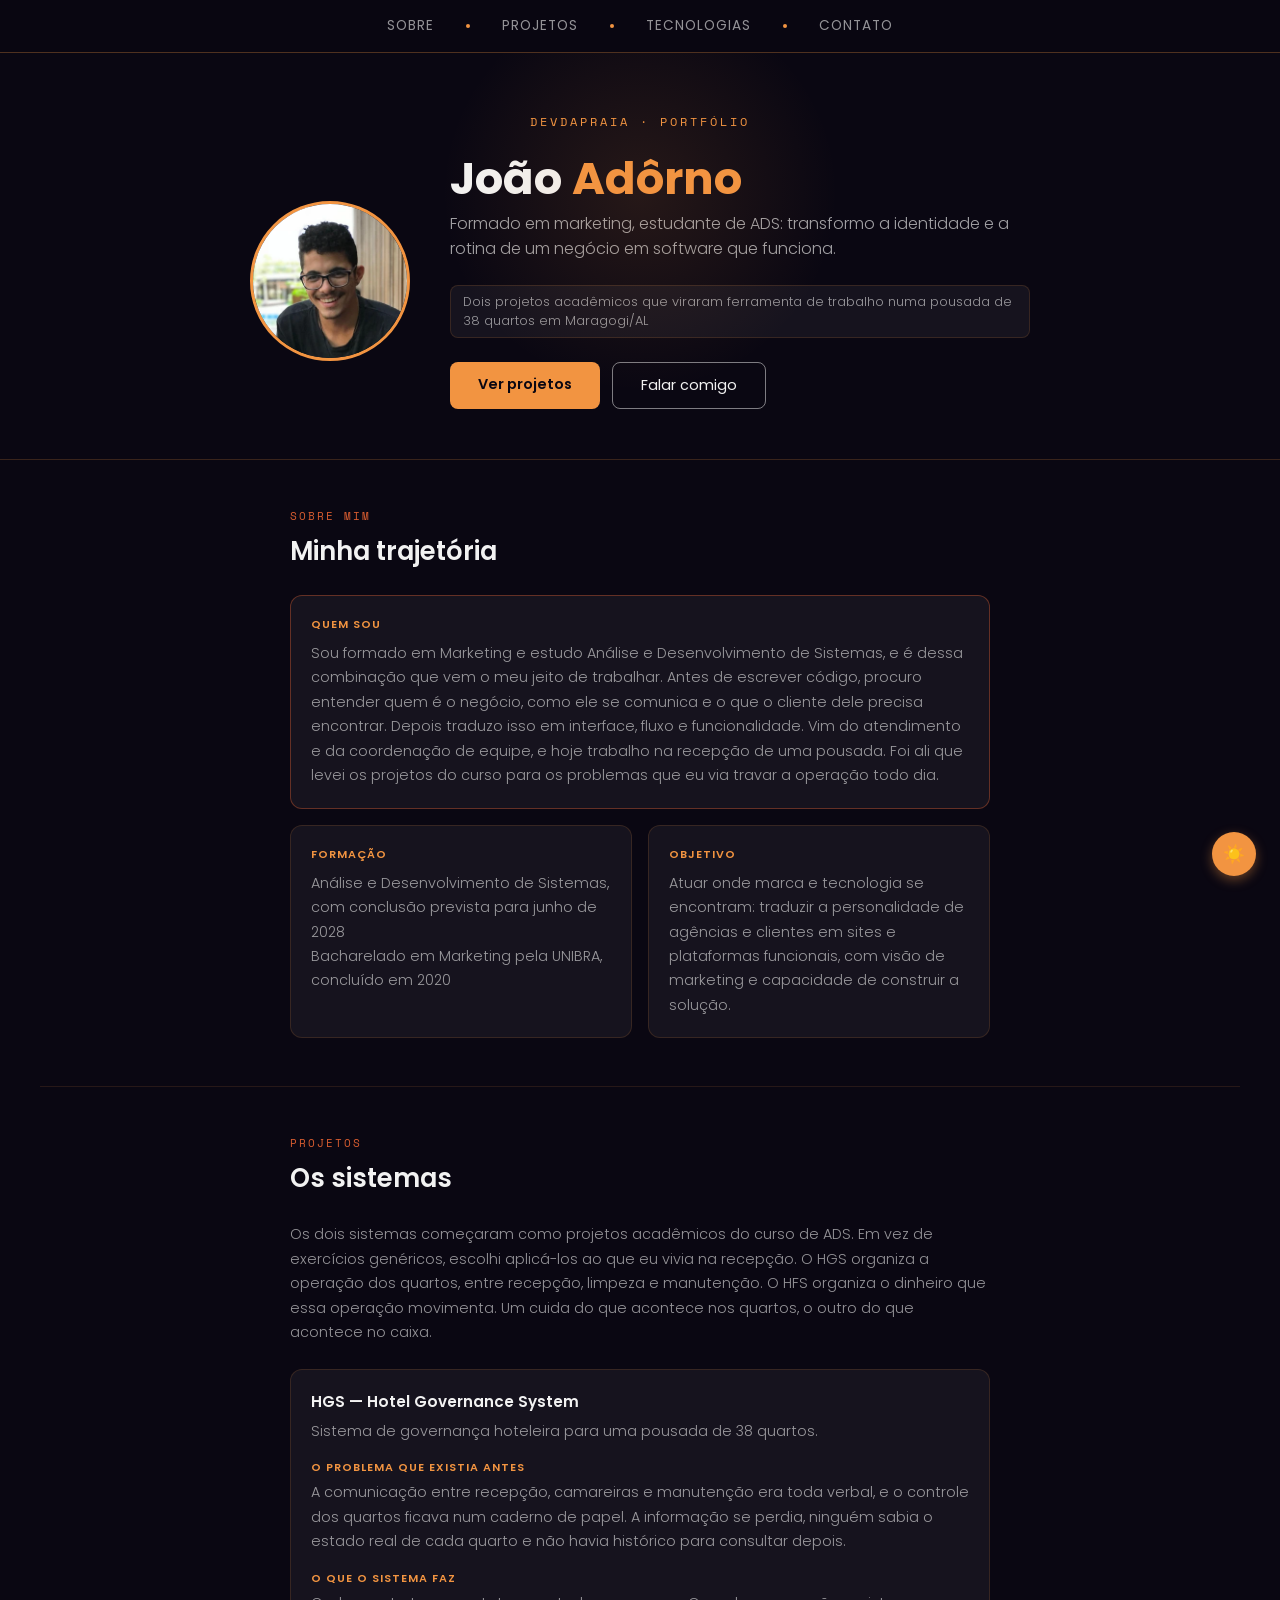
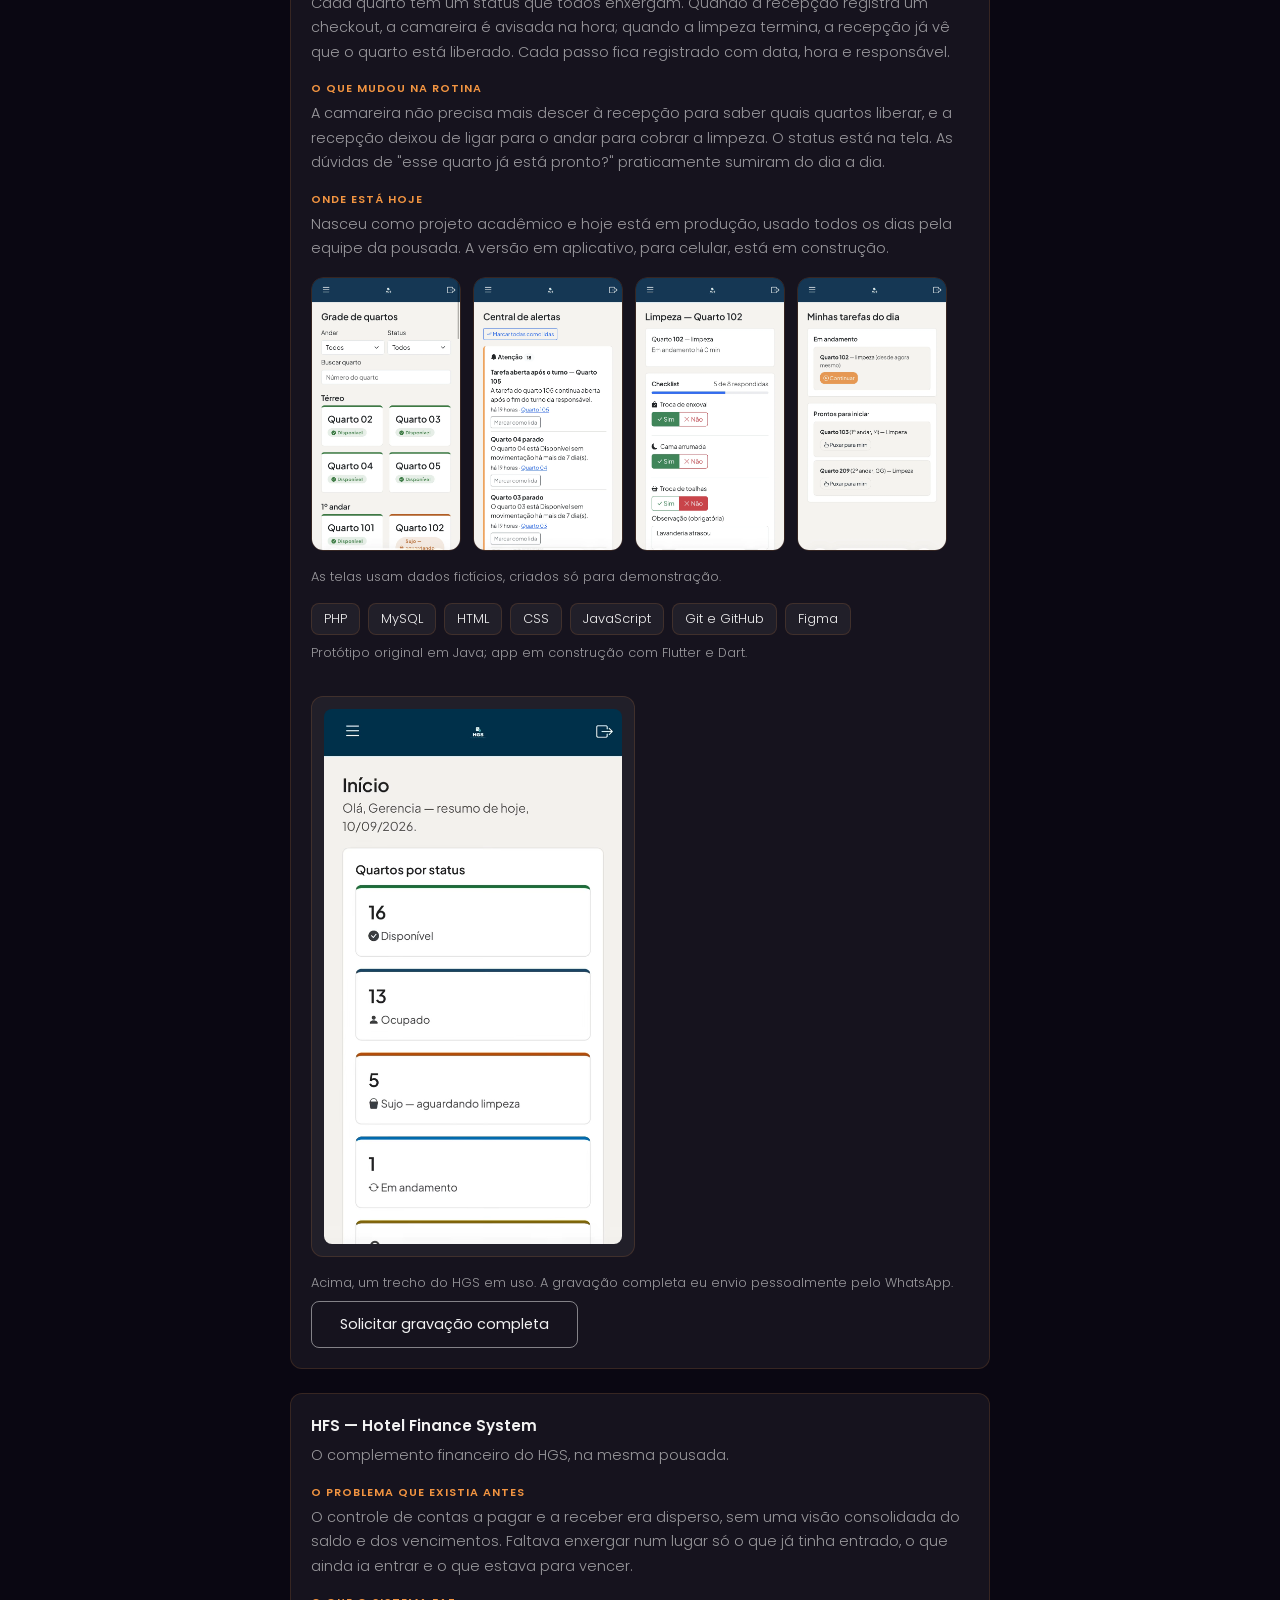
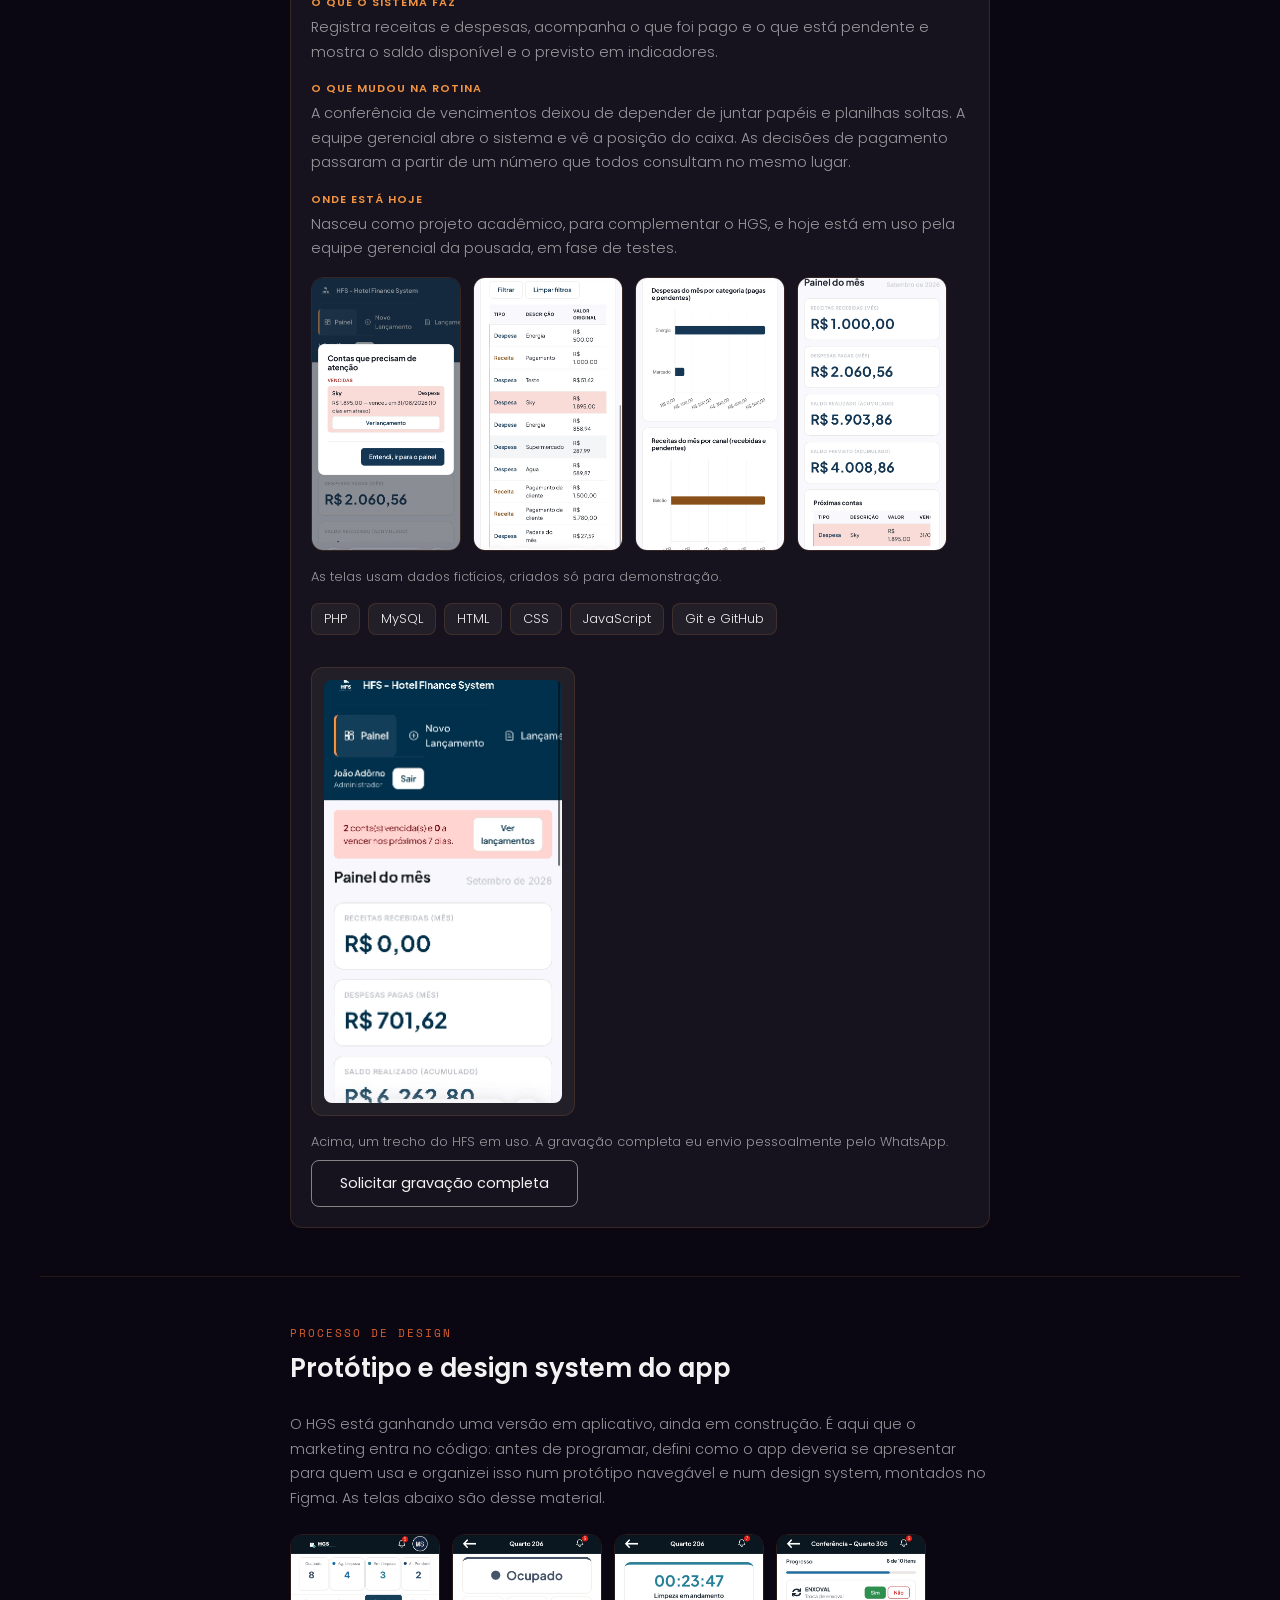
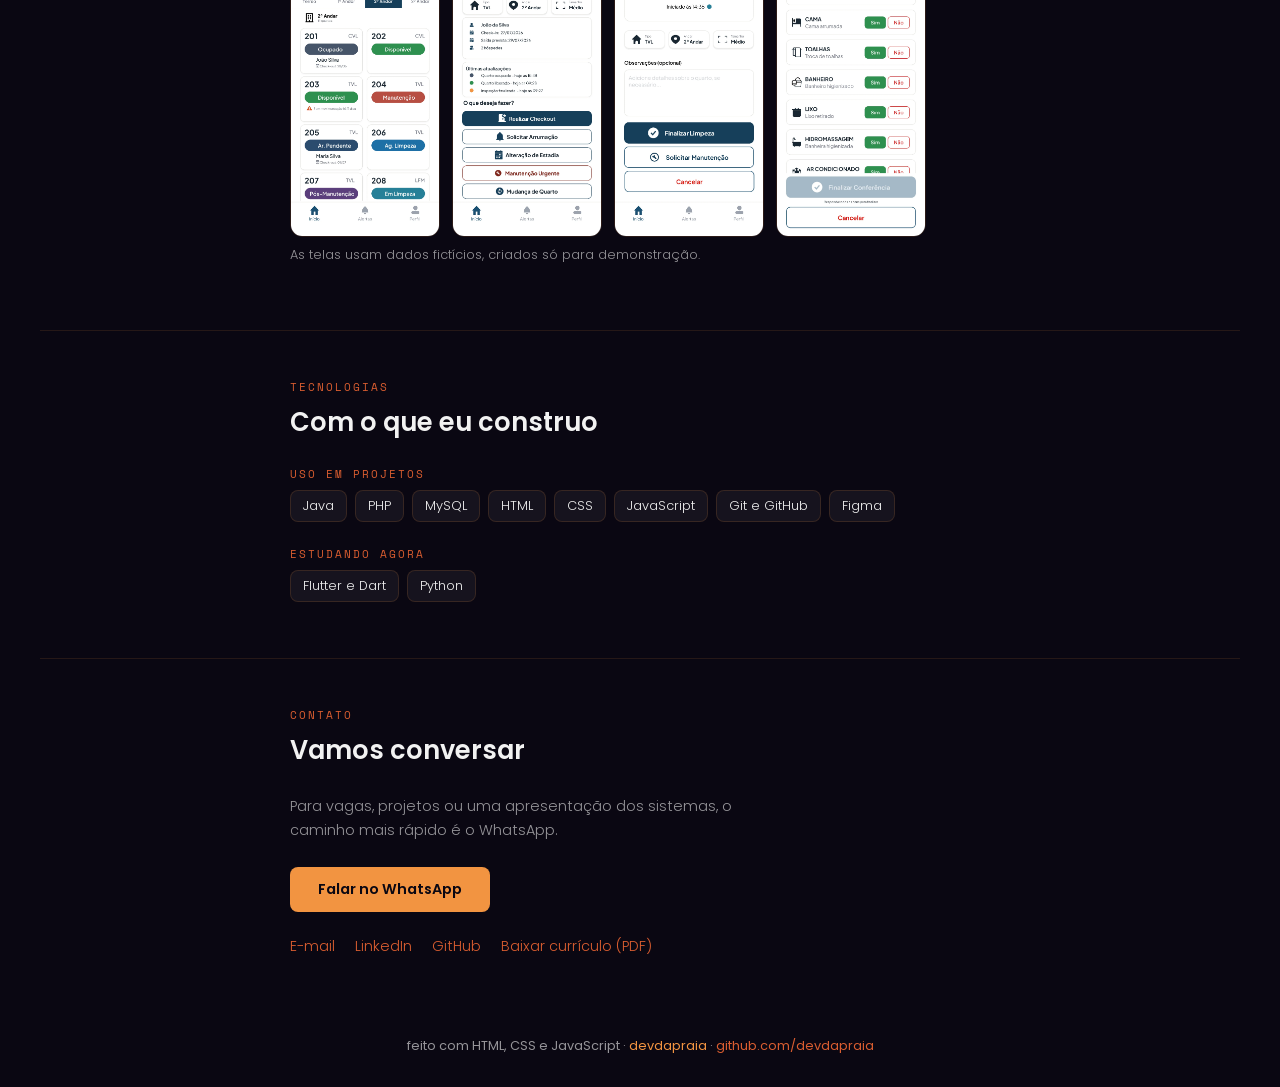
==== commit fdbd3a17: "Teste: GIF do HGS -> video (com 3 cortes; nao publicado) video-hgs-teste.mp4 (producao, dados fictic" ====
--- a/index.html
+++ b/index.html
@@ -126,9 +126,13 @@
                 <p class="tech-nota">Protótipo original em Java; app em construção com Flutter e Dart.</p>
             </div>
 
-            <figure class="projeto-gif">
-                <img src="imagens/hgs/sistema-em-uso.gif" width="240" height="426" loading="lazy"
-                     alt="Trecho curto do HGS em uso: a grade de quartos e os alertas mudam de estado conforme a equipe registra as ações.">
+            <figure class="projeto-gif projeto-gif--v">
+                <video class="projeto-video" width="600" height="1078" muted loop playsinline preload="metadata"
+                       poster="imagens/hgs/hgs-demo-poster.jpg"
+                       aria-label="Trecho curto do HGS em uso: a grade de quartos e os alertas mudam de estado conforme a equipe registra as ações.">
+                    <source src="imagens/hgs/hgs-demo.mp4" type="video/mp4">
+                    <source src="imagens/hgs/hgs-demo.webm" type="video/webm">
+                </video>
             </figure>
 
             <p class="projeto-gravacao">Acima, um trecho do HGS em uso. A gravação completa eu envio pessoalmente pelo WhatsApp.</p>
--- a/css/estilo.css
+++ b/css/estilo.css
@@ -675,6 +675,25 @@
             border-radius: 8px;
         }
 
+        /* ===== TESTE — video no card do HGS (substitui o GIF; so no HGS) ===== */
+        /* O card do HGS troca o GIF por <video muted loop playsinline> com poster.
+           .projeto-gif--v abre a caixa ate 300px de video (+ 2x12 de padding) no
+           desktop; no celular o max-width e um teto e a caixa acompanha a largura
+           do card, sem estourar. O <video> preenche 100% da caixa, mesmo raio do
+           GIF. O play/pause por rolagem e o respeito a prefers-reduced-motion
+           ficam no js/script.js (reutilizavel para o HFS depois). O card do HFS
+           segue com o GIF e a caixa de 264px (bloco acima, inalterado). */
+        .projeto-gif--v {
+            max-width: 324px;
+        }
+
+        .projeto-gif video {
+            display: block;
+            width: 100%;
+            height: auto;
+            border-radius: 8px;
+        }
+
         /* ========== REVISAO PARCIAL DE TEXTOS (fase fora da ordem do FSD) ========== */
         /* Paragrafo de abertura de secao em texto corrido, logo abaixo do <h2>.
            Criado para o paragrafo novo da secao "Os sistemas" (item 1.5 da
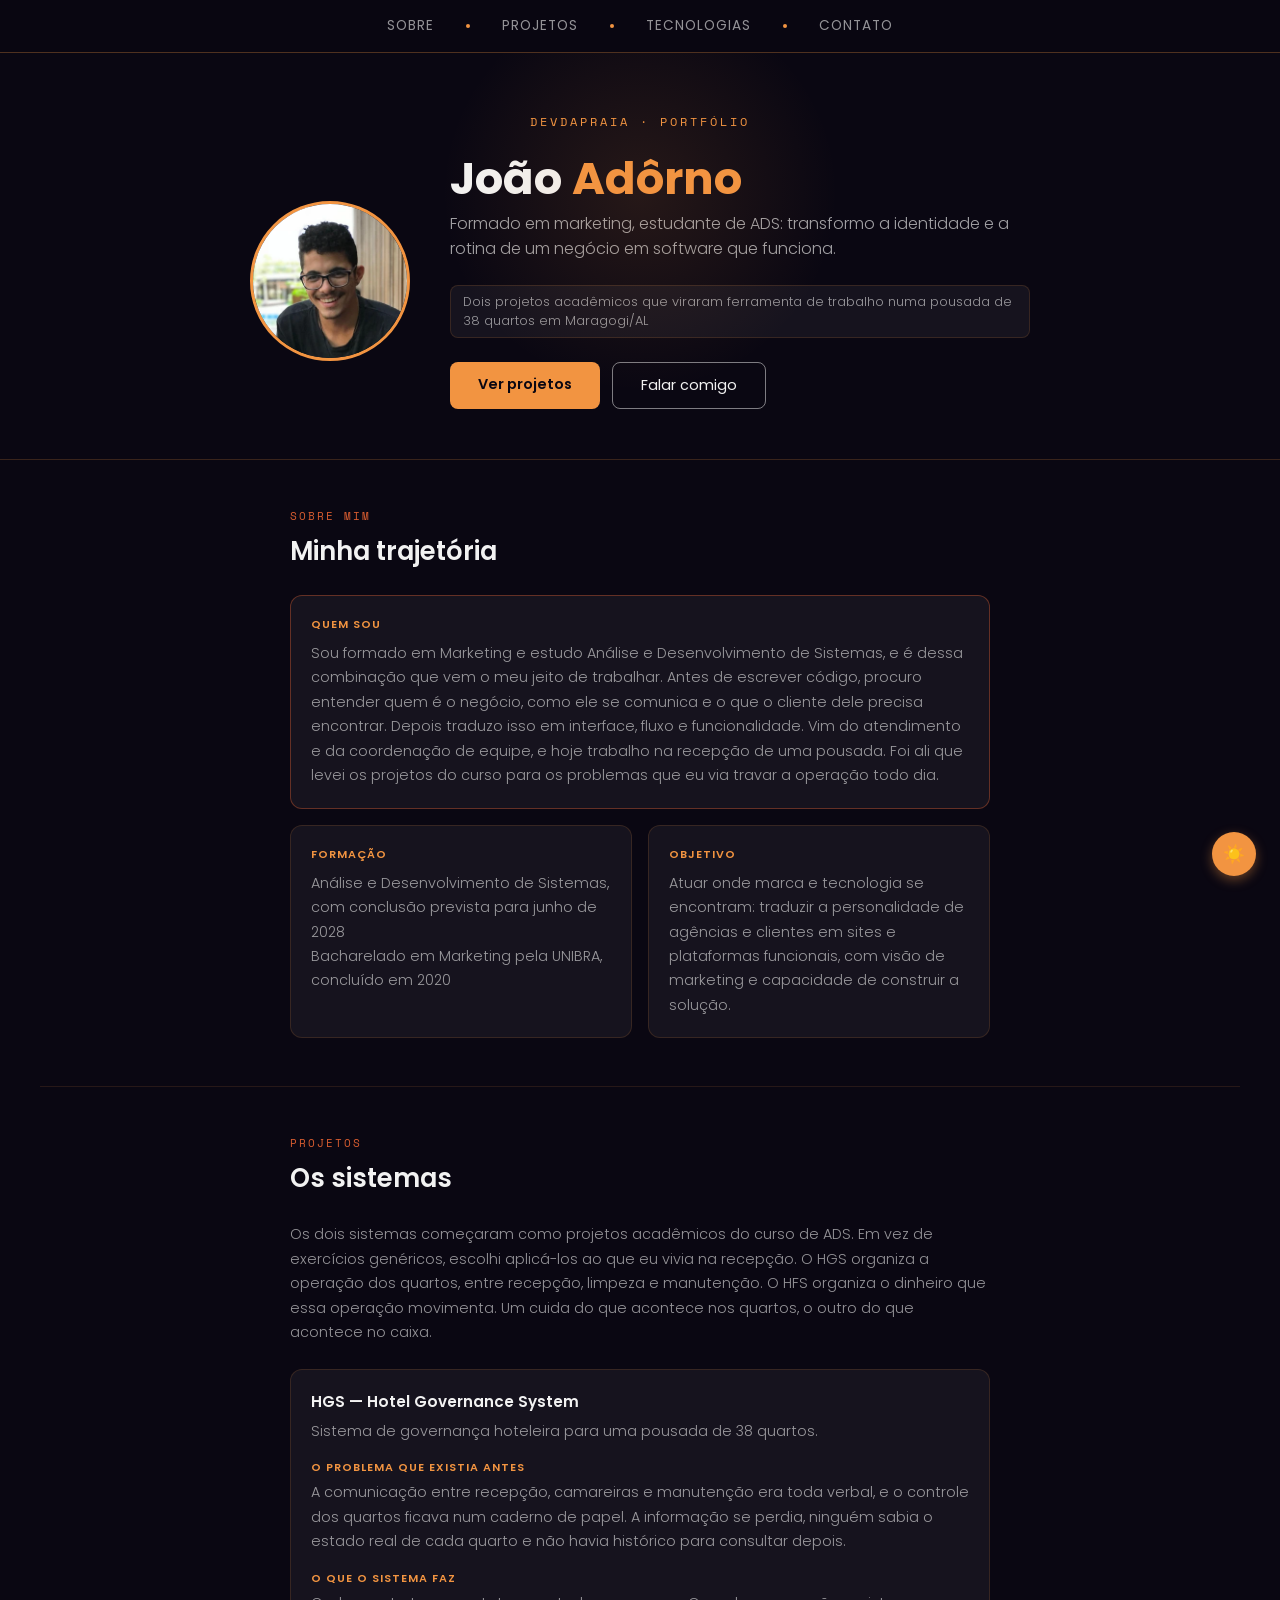
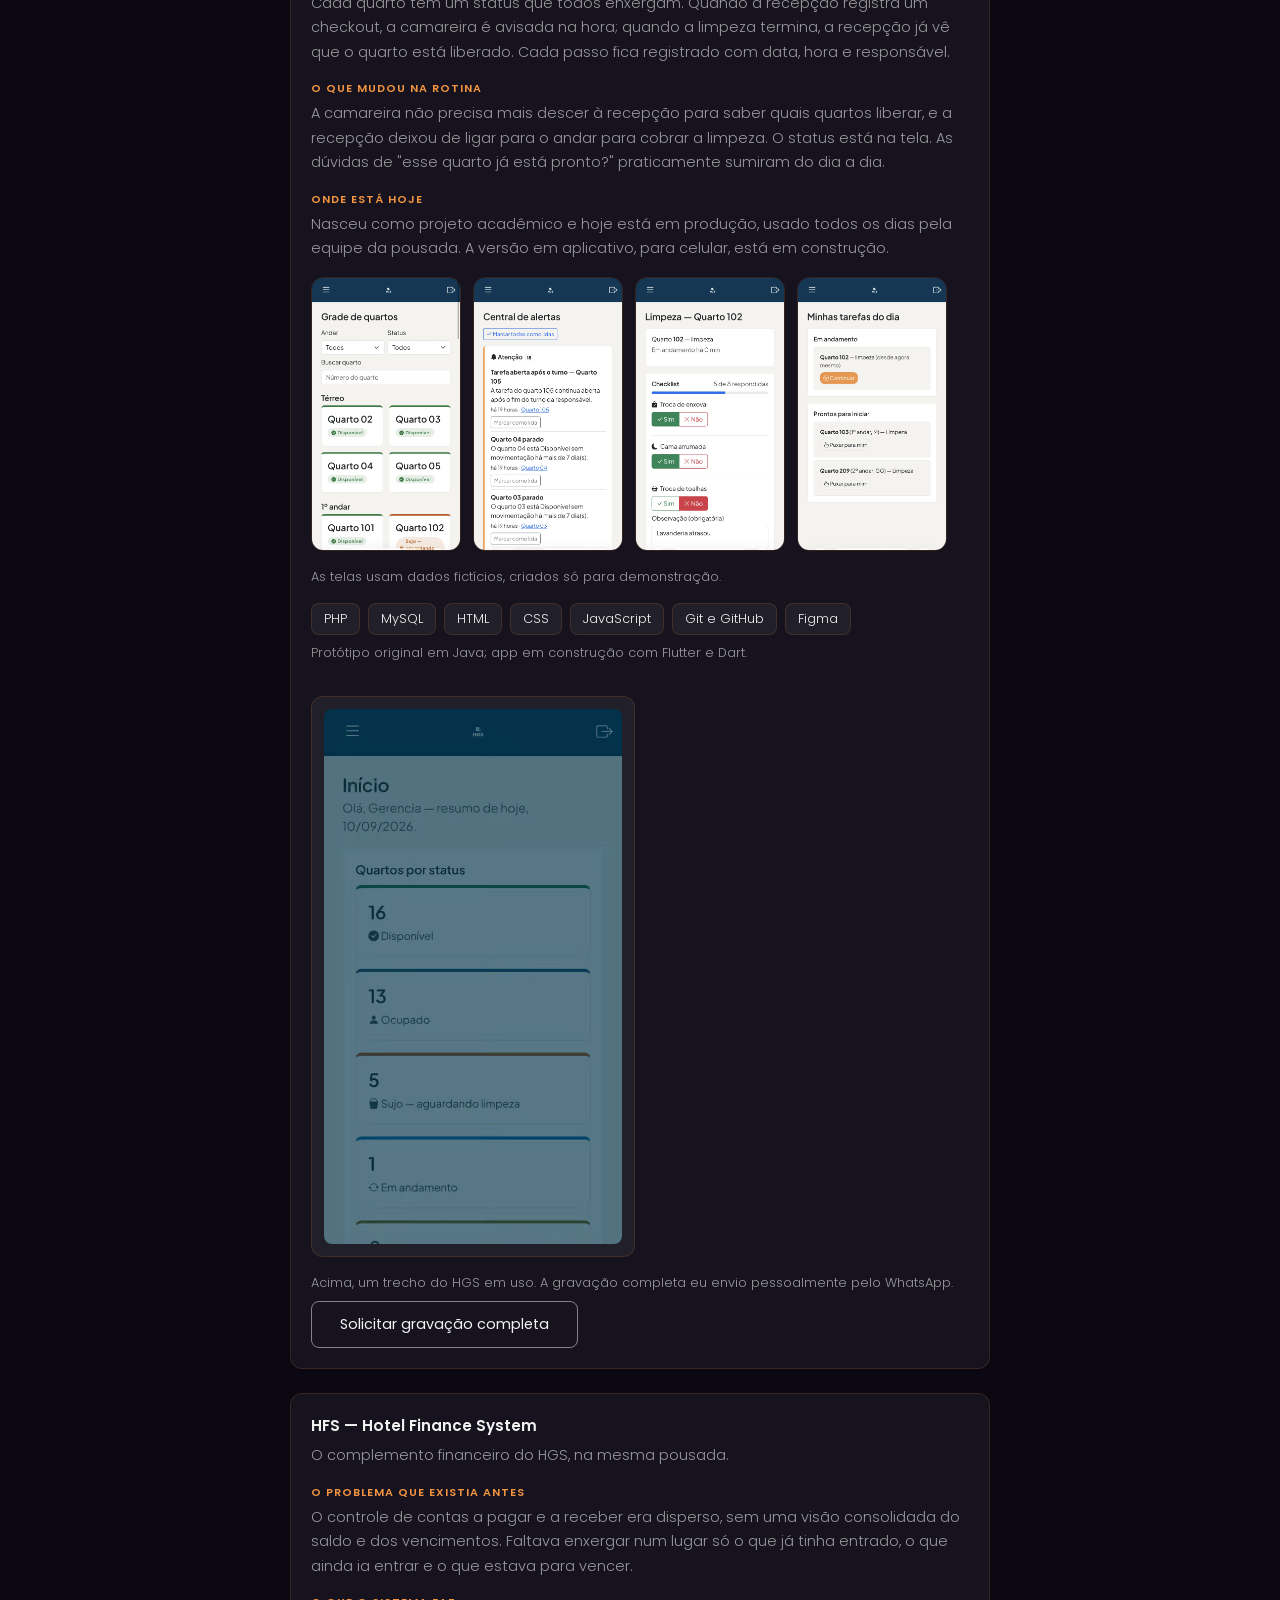
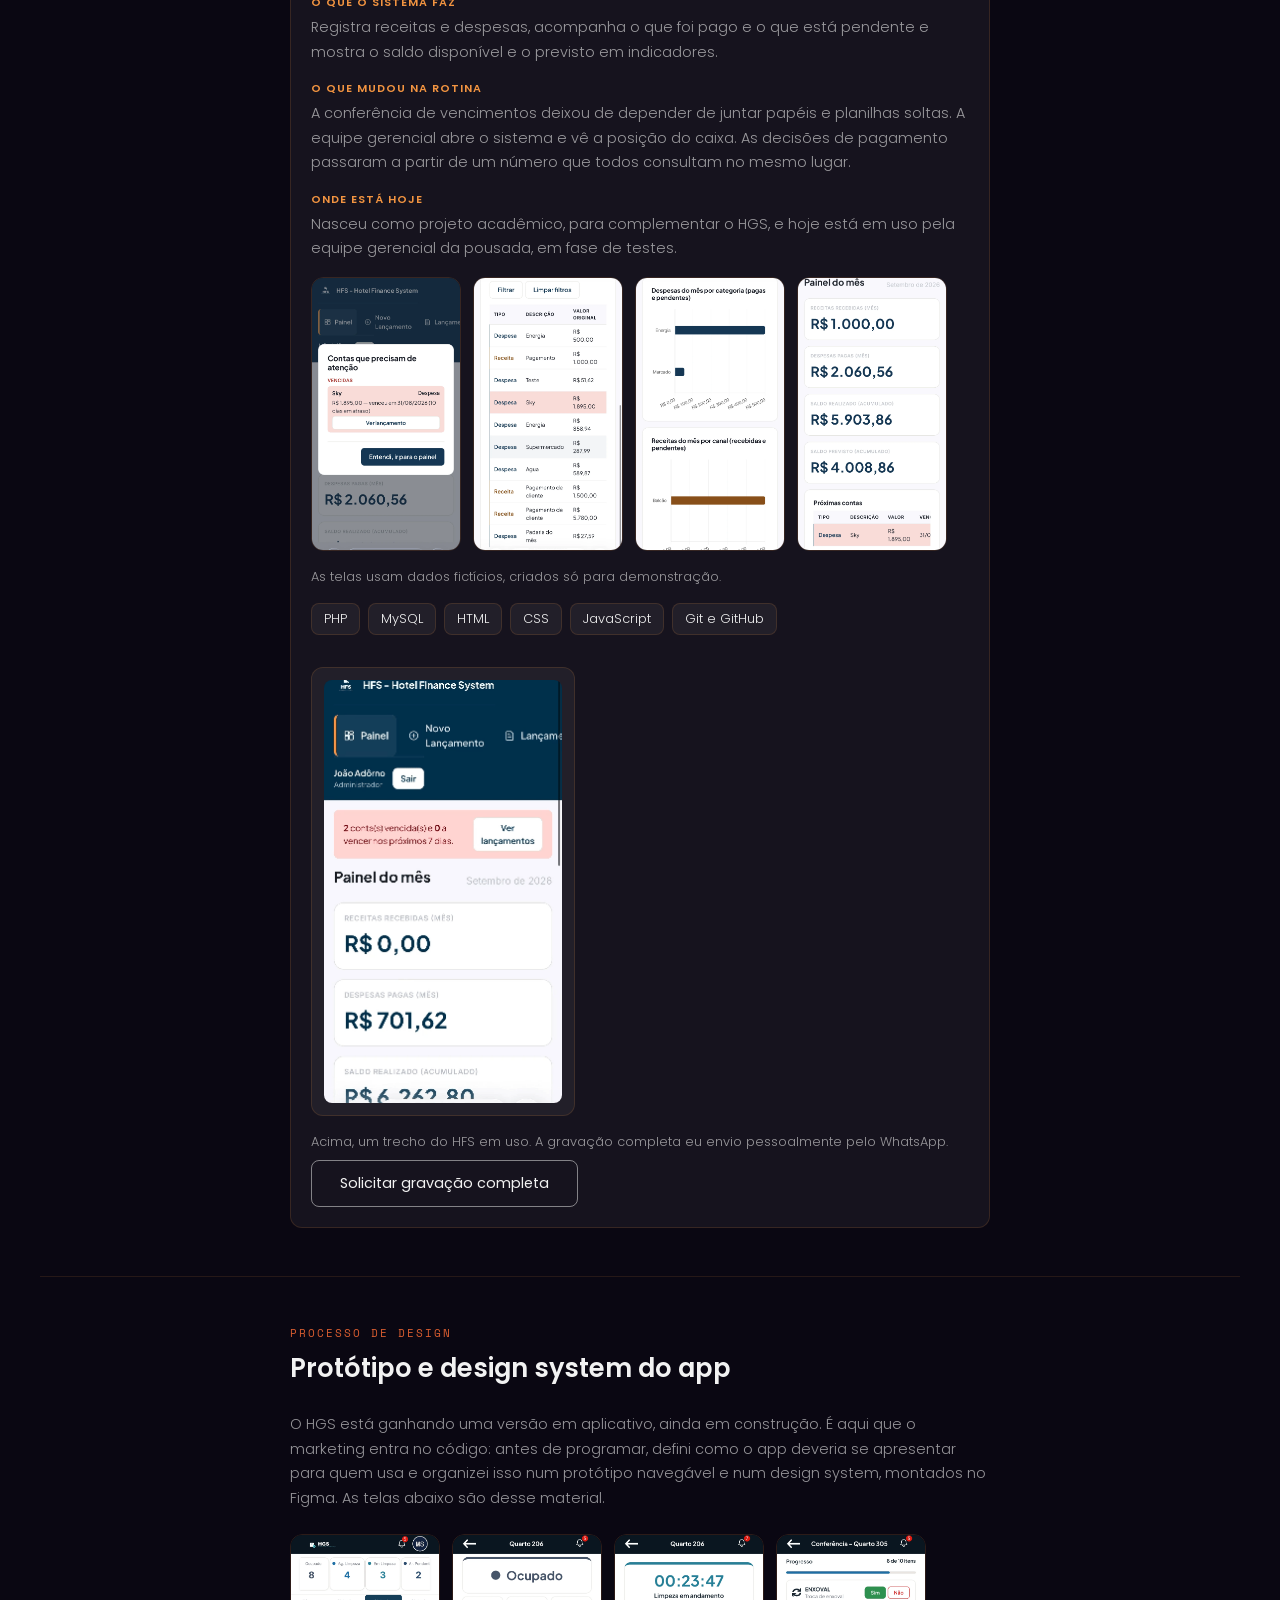
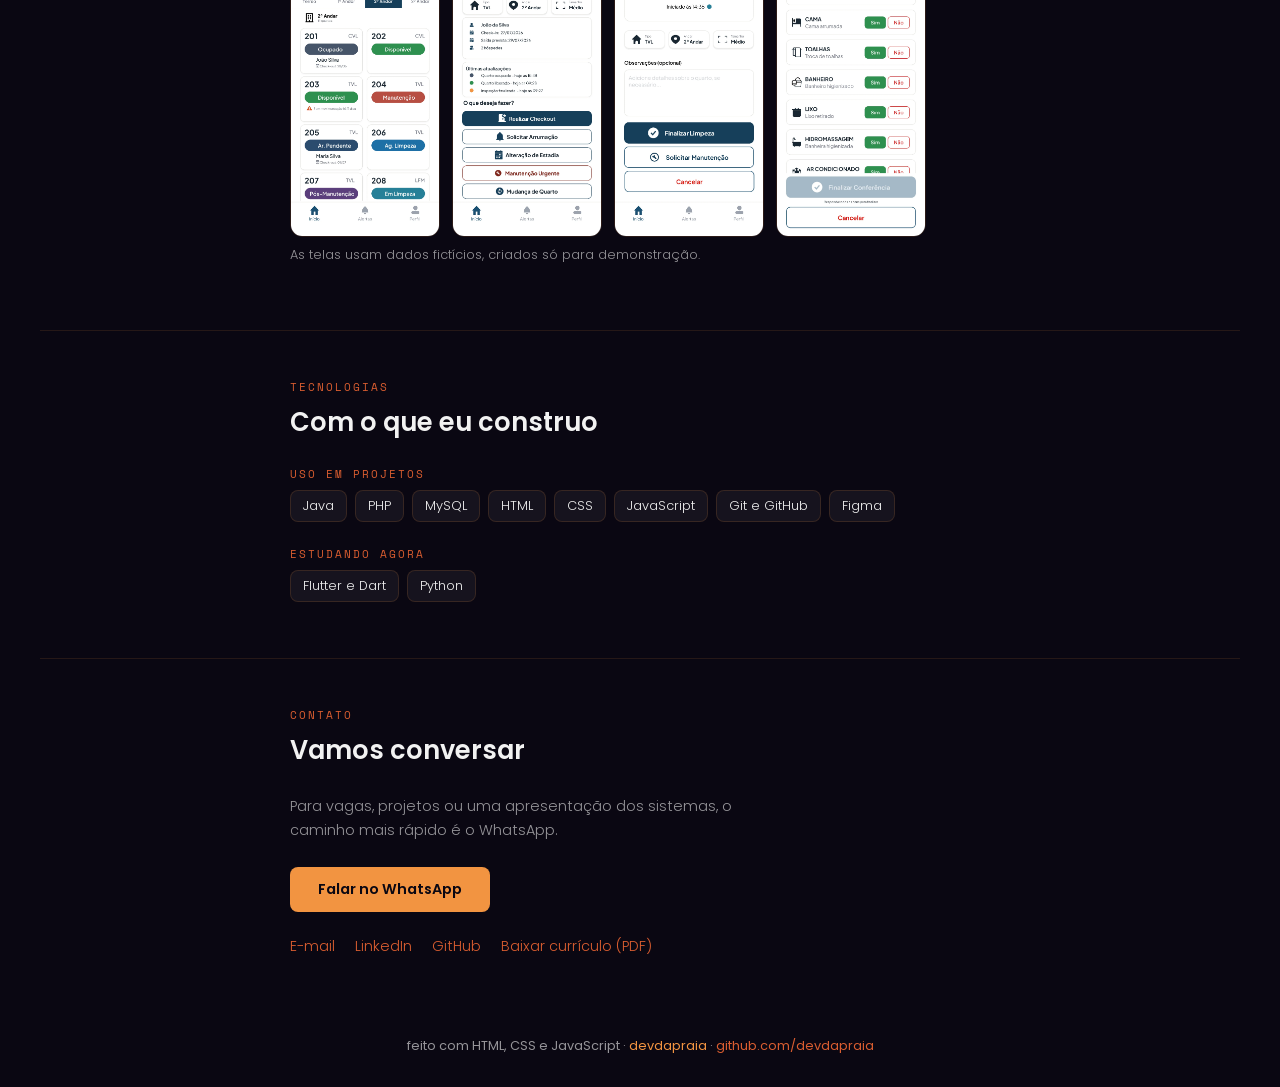
==== commit 0e53dbc2: "Teste HGS->video: 2 ajustes (aria-label + fade no loop). Nao publicado. 1. aria-label reescrito para" ====
--- a/index.html
+++ b/index.html
@@ -129,7 +129,7 @@
             <figure class="projeto-gif projeto-gif--v">
                 <video class="projeto-video" width="600" height="1078" muted loop playsinline preload="metadata"
                        poster="imagens/hgs/hgs-demo-poster.jpg"
-                       aria-label="Trecho curto do HGS em uso: a grade de quartos e os alertas mudam de estado conforme a equipe registra as ações.">
+                       aria-label="O HGS em uso: a recepção registra o checkout de um quarto, a camareira confere a limpeza item por item e, ao final, o quarto é encaminhado para manutenção.">
                     <source src="imagens/hgs/hgs-demo.mp4" type="video/mp4">
                     <source src="imagens/hgs/hgs-demo.webm" type="video/webm">
                 </video>
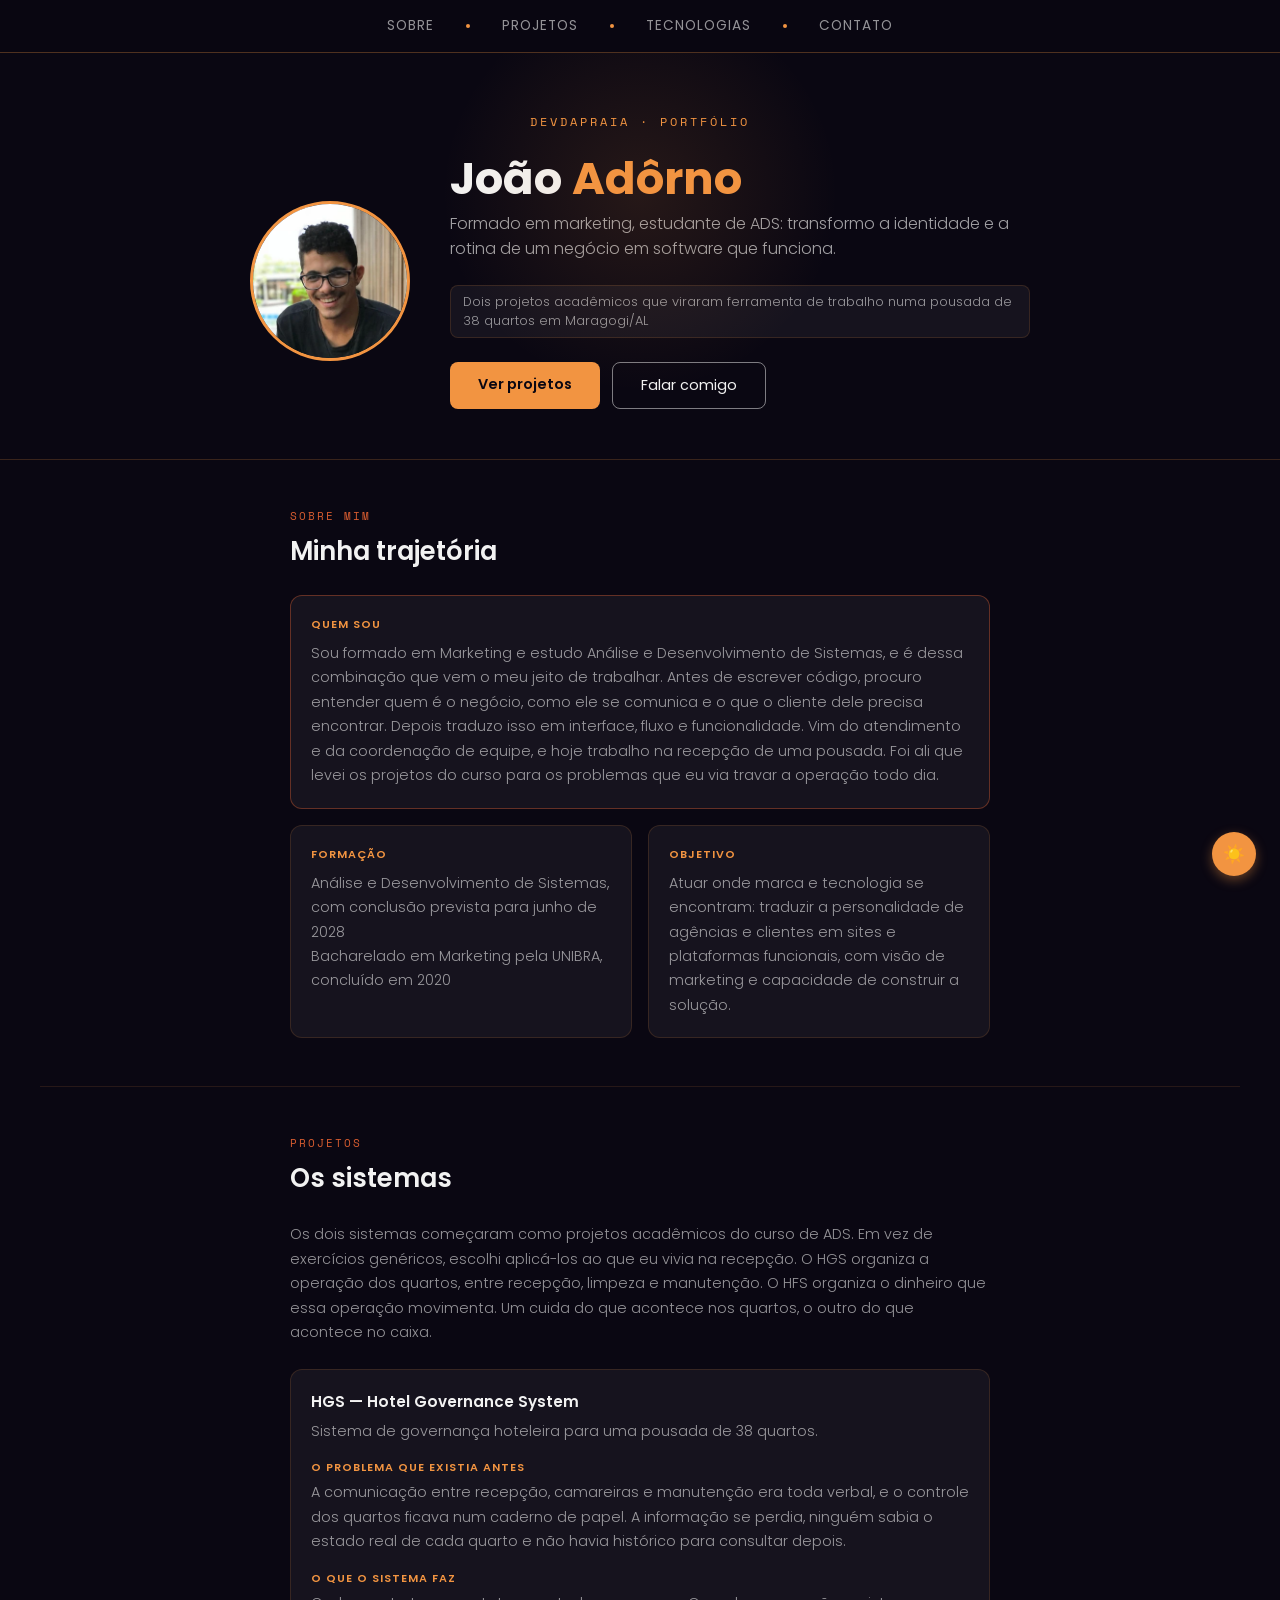
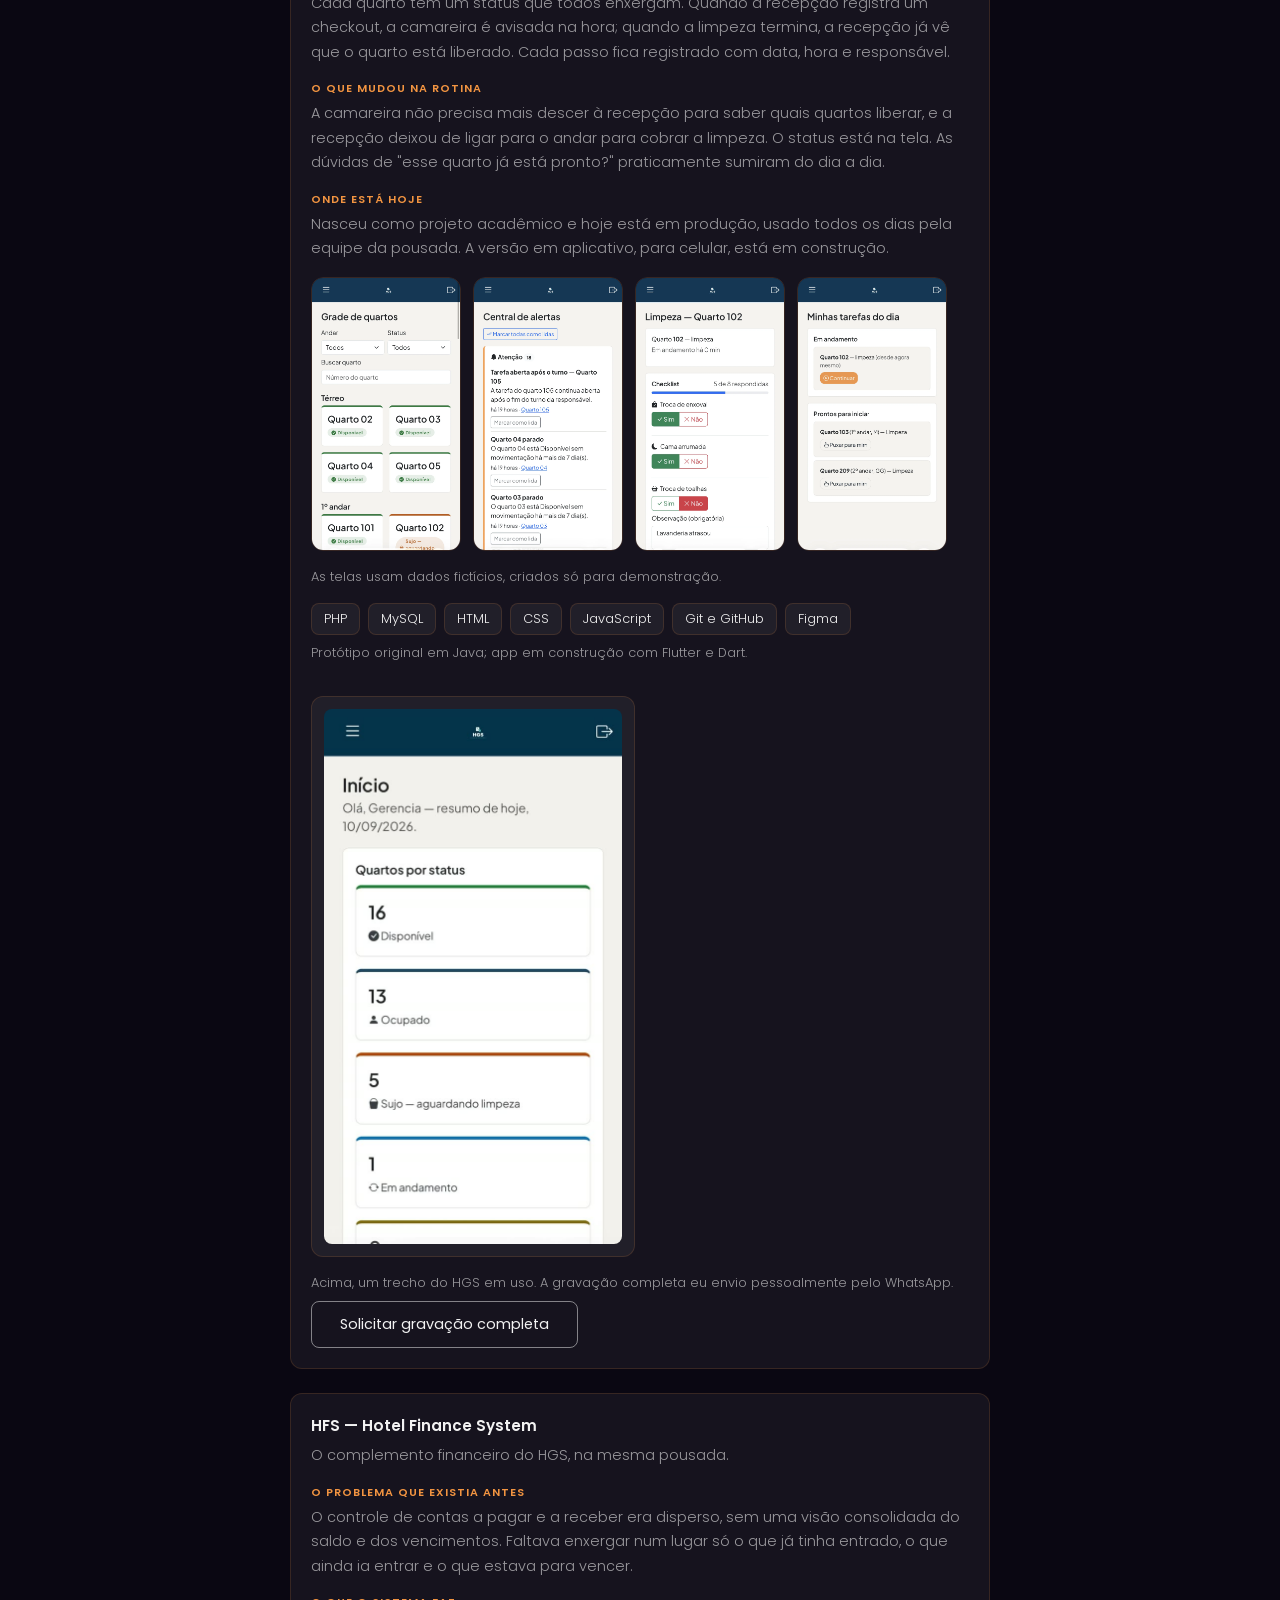
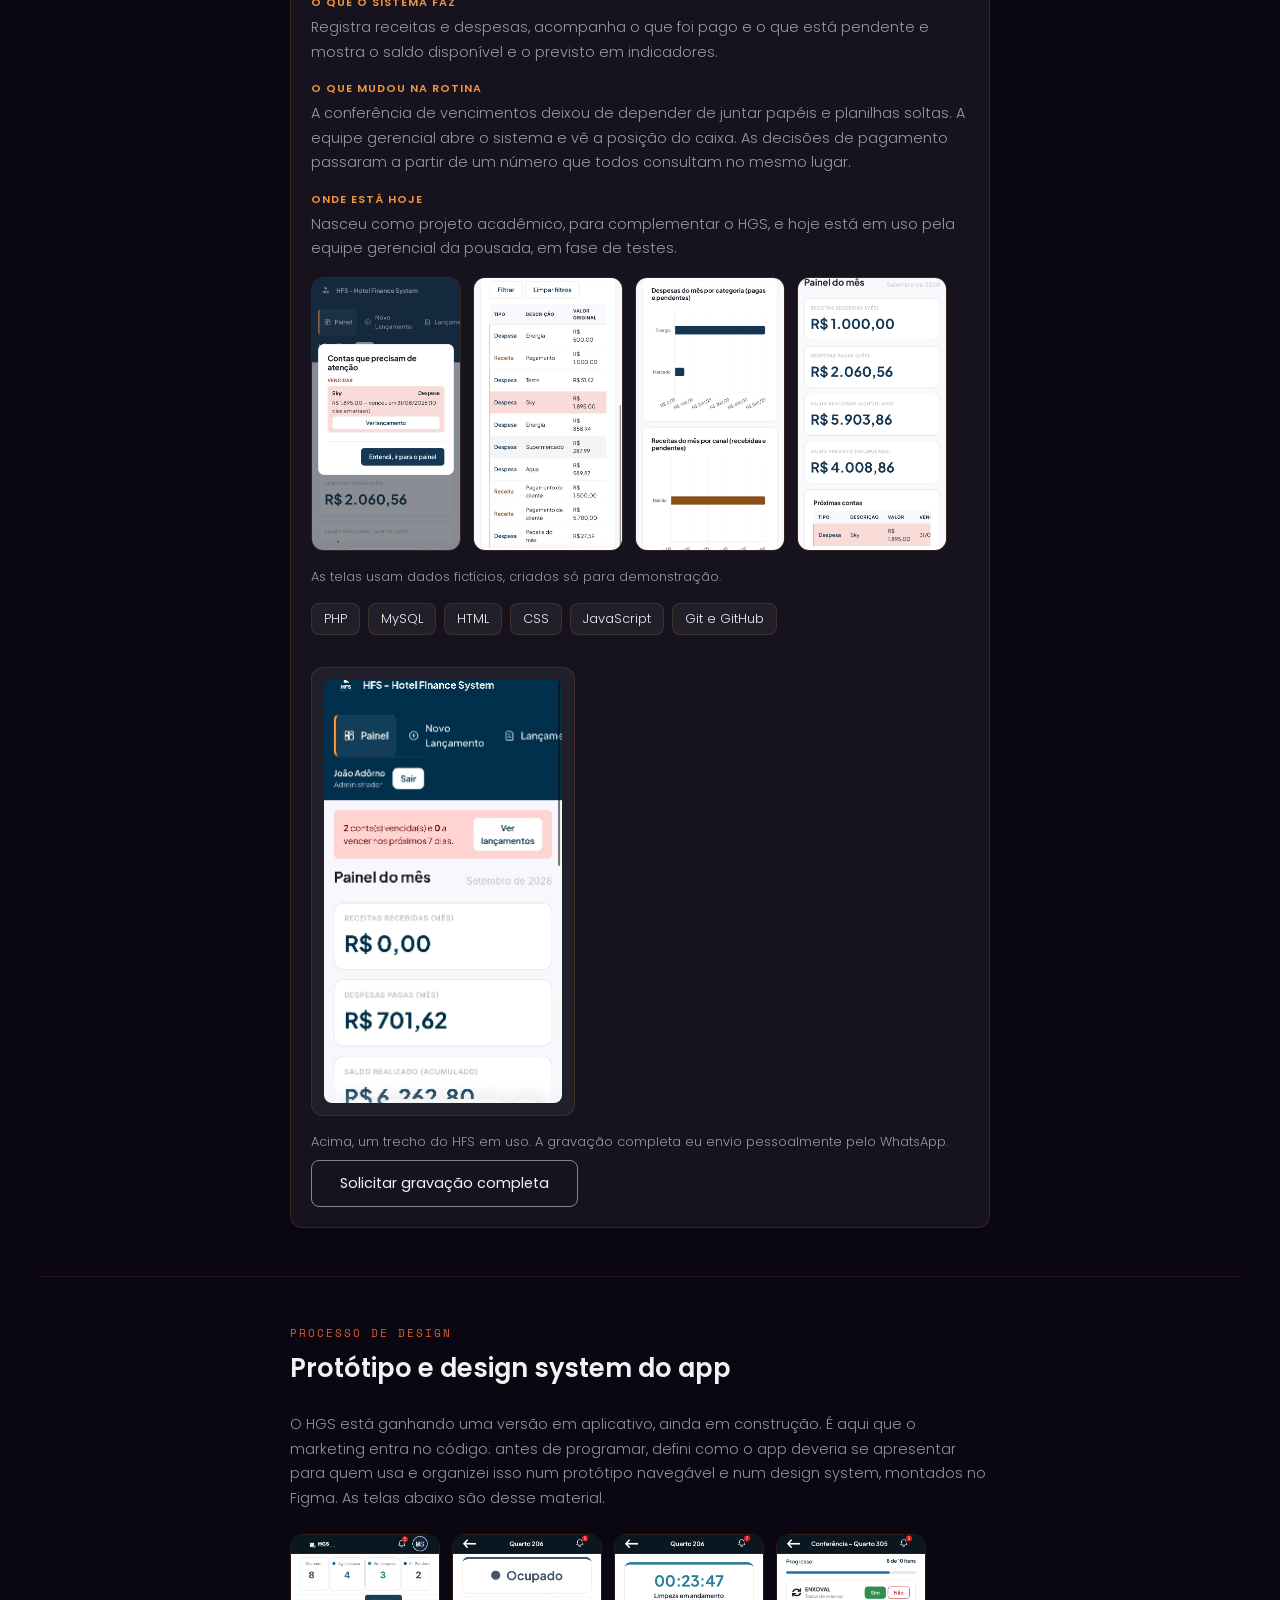
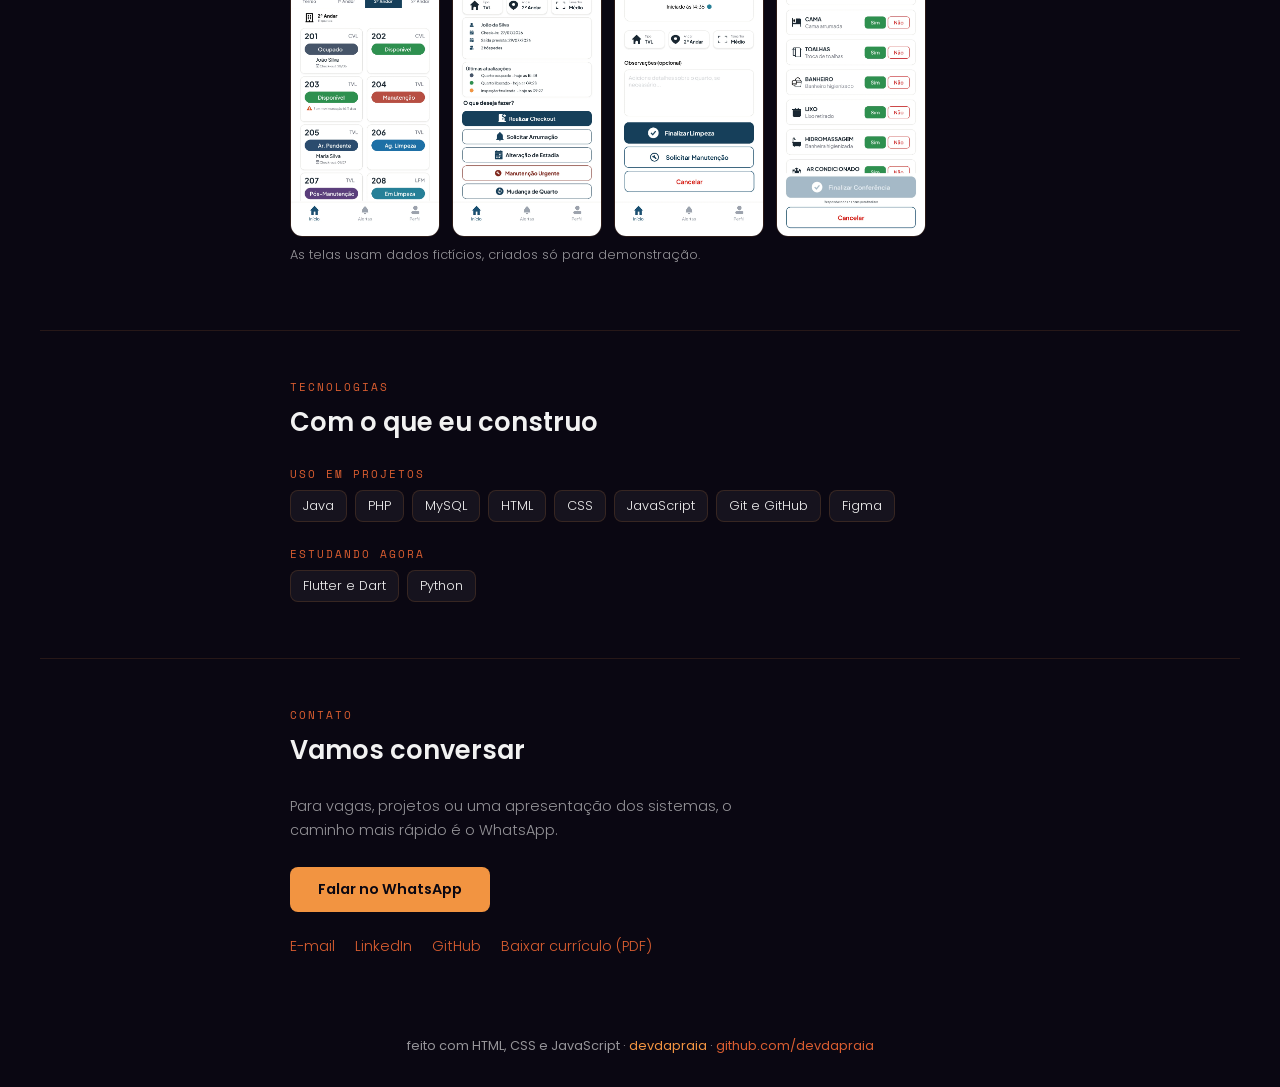
==== commit 38f7880d: "Teste HGS->video: remove WebM (so MP4 como padrao). Pronto p/ publicar. - imagens/hgs/hgs-demo.webm " ====
--- a/index.html
+++ b/index.html
@@ -131,7 +131,6 @@
                        poster="imagens/hgs/hgs-demo-poster.jpg"
                        aria-label="O HGS em uso: a recepção registra o checkout de um quarto, a camareira confere a limpeza item por item e, ao final, o quarto é encaminhado para manutenção.">
                     <source src="imagens/hgs/hgs-demo.mp4" type="video/mp4">
-                    <source src="imagens/hgs/hgs-demo.webm" type="video/webm">
                 </video>
             </figure>
 
